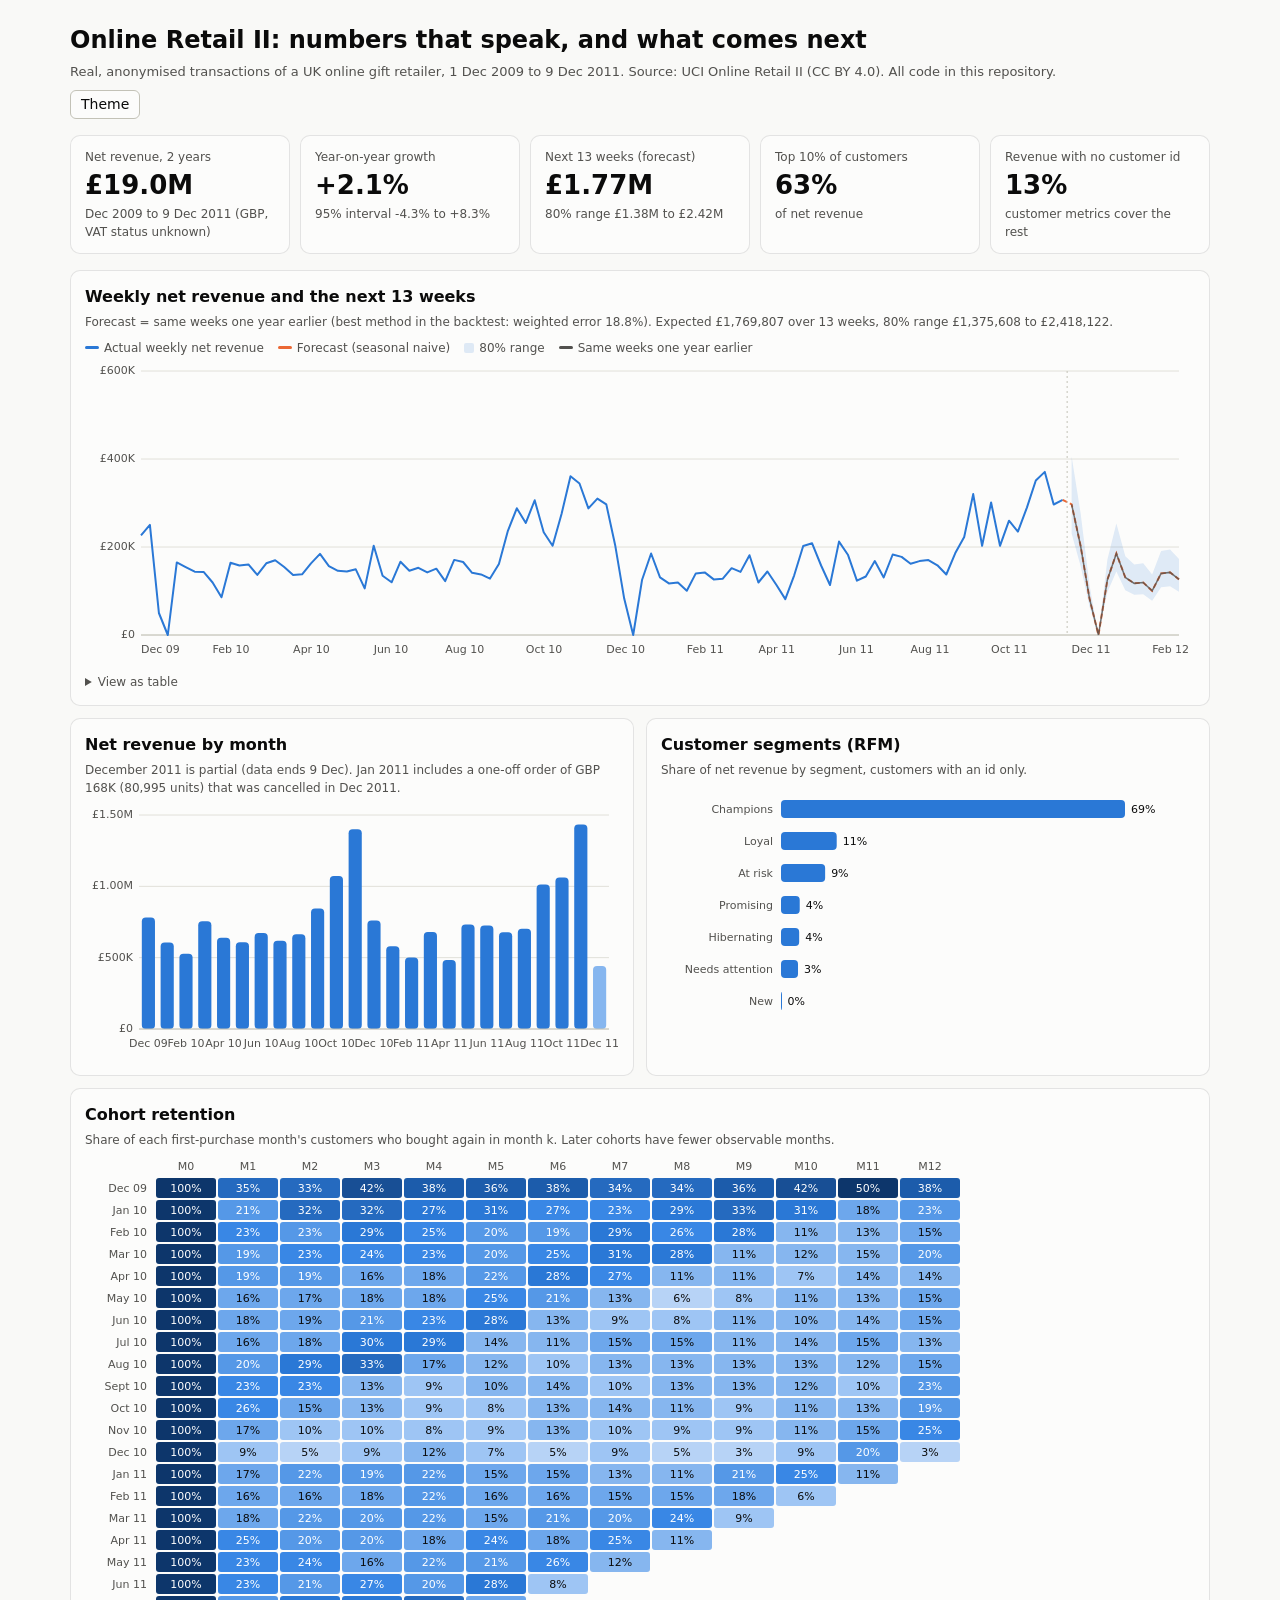
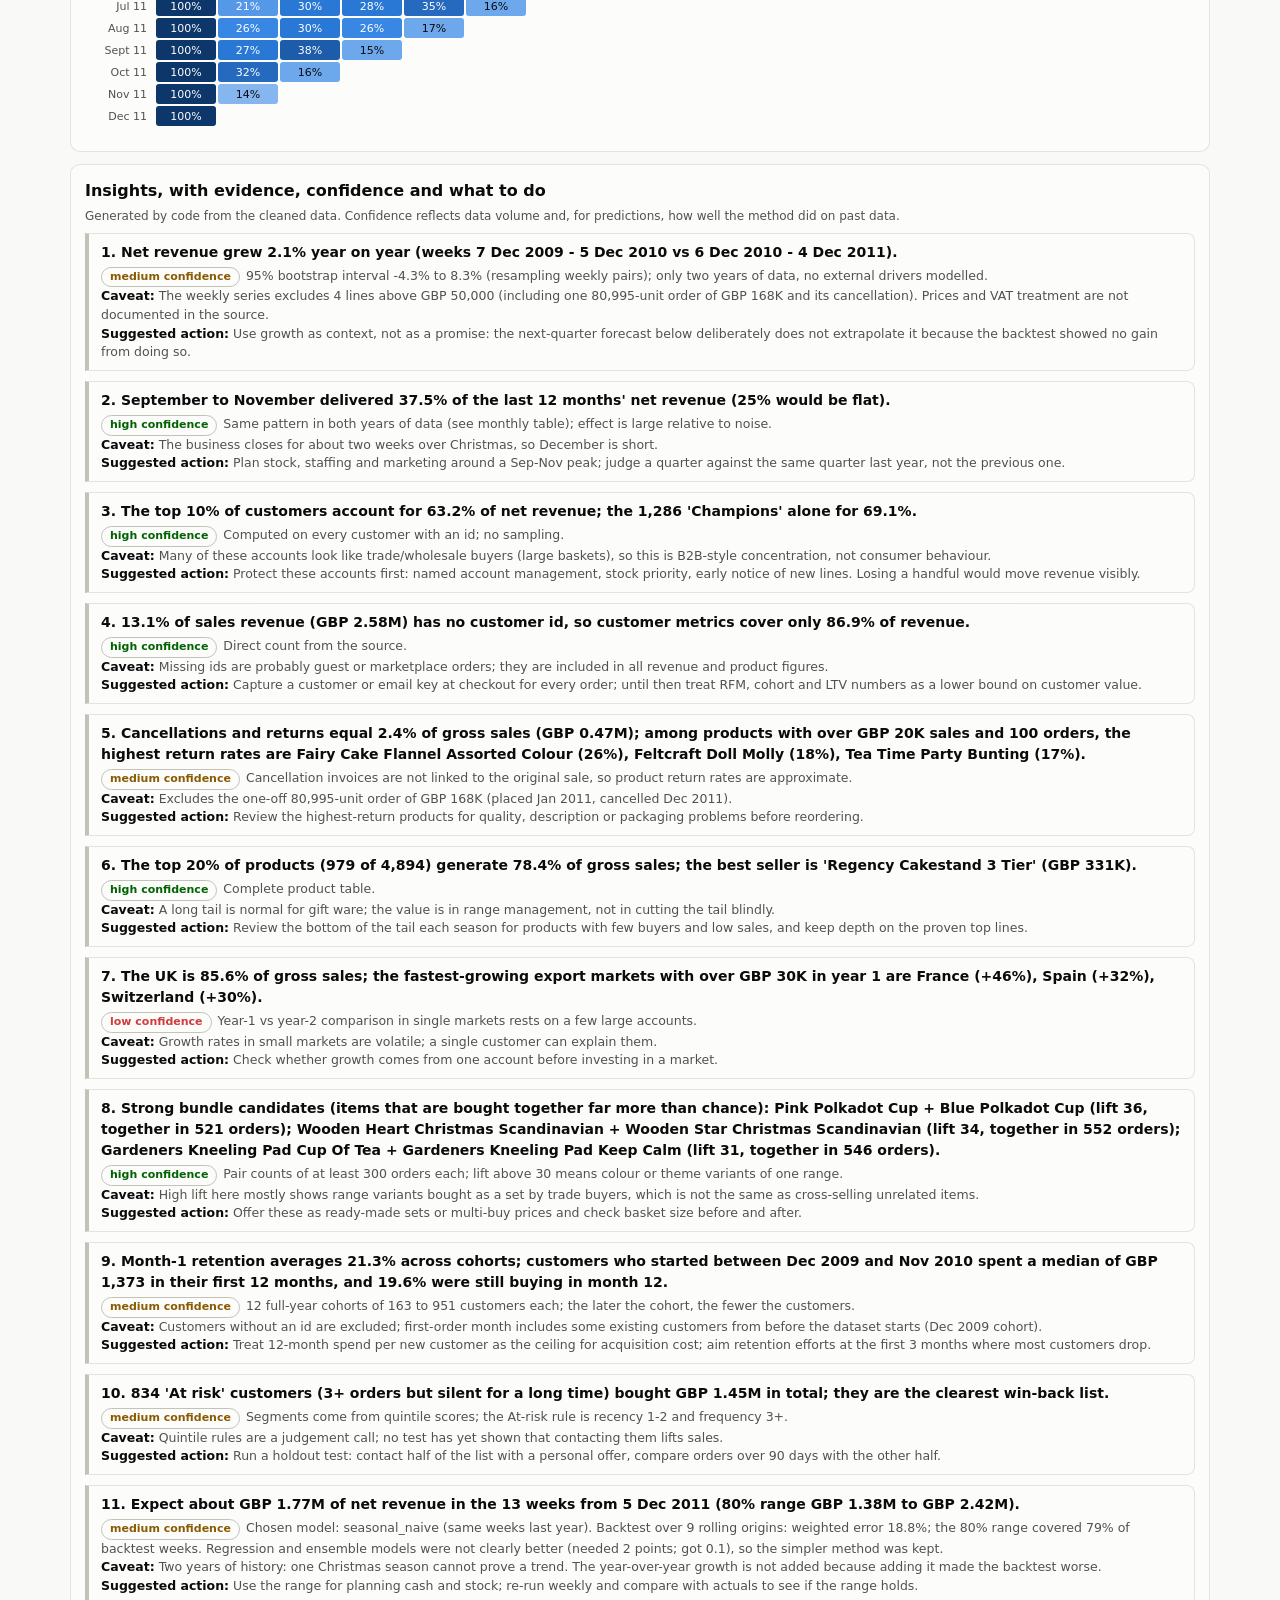
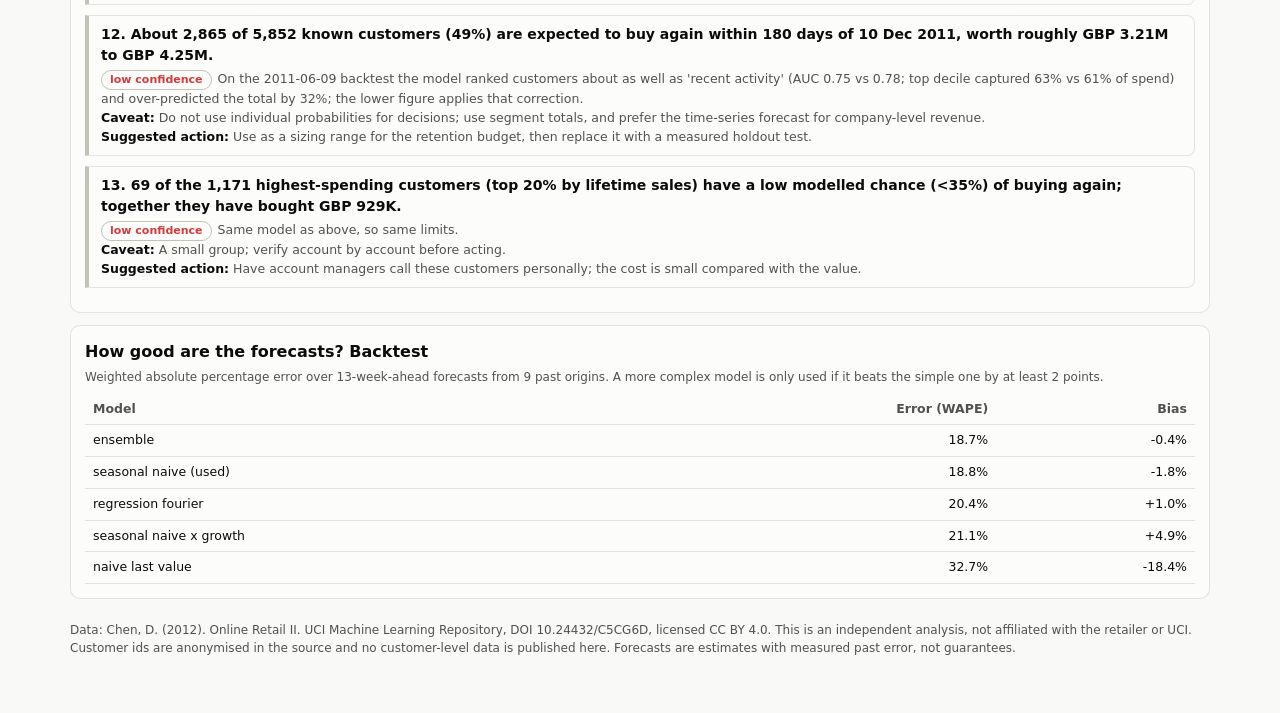
==== report/index.html @ 05dbf52a "Online Retail II: pipeline (clean, metrics, forecast, customer model, insights), report and docs Co-" ====
<!DOCTYPE html>
<html lang="en">
<head>
<meta charset="utf-8">
<meta name="viewport" content="width=device-width, initial-scale=1">
<title>Online Retail II: insights and forecast (real public data)</title>
<meta name="description" content="Insights, backtested forecasts and customer segments from two years of real transactions of a UK online gift retailer (UCI Online Retail II).">
<style>
:root, :root[data-theme="light"]{color-scheme:light;--page:#f9f9f7;--surface:#fcfcfb;--ink:#0b0b0b;--ink2:#52514e;--muted:#898781;--grid:#e1e0d9;--axis:#c3c2b7;--ring:rgba(11,11,11,.10);--wash:rgba(11,11,11,.06);--s1:#2a78d6;--s2:#eb6834;--s3:#1baf7a;--good:#006300;--warn:#8a5a00;--bad:#d03b3b;--band:rgba(42,120,214,.14);
--seq0:#cde2fb;--seq1:#b7d3f6;--seq2:#9ec5f4;--seq3:#86b6ef;--seq4:#6da7ec;--seq5:#5598e7;--seq6:#3987e5;--seq7:#2a78d6;--seq8:#256abf;--seq9:#1c5cab;--seq10:#184f95;--seq11:#104281;--seq12:#0d366b}
@media (prefers-color-scheme:dark){:root:where(:not([data-theme="light"])){color-scheme:dark;--page:#0d0d0d;--surface:#1a1a19;--ink:#f0efec;--ink2:#c3c2b7;--grid:#2c2c2a;--axis:#383835;--ring:rgba(255,255,255,.10);--wash:rgba(255,255,255,.07);--s1:#3987e5;--s2:#d95926;--s3:#199e70;--good:#0ca30c;--warn:#fab219;--bad:#e66767;--band:rgba(57,135,229,.2)}}
:root[data-theme="dark"]{color-scheme:dark;--page:#0d0d0d;--surface:#1a1a19;--ink:#f0efec;--ink2:#c3c2b7;--grid:#2c2c2a;--axis:#383835;--ring:rgba(255,255,255,.10);--wash:rgba(255,255,255,.07);--s1:#3987e5;--s2:#d95926;--s3:#199e70;--good:#0ca30c;--warn:#fab219;--bad:#e66767;--band:rgba(57,135,229,.2)}
*{box-sizing:border-box}body{margin:0;background:var(--page);color:var(--ink);font:14px/1.5 system-ui,-apple-system,"Segoe UI",sans-serif}
.wrap{max-width:1180px;margin:0 auto;padding:22px 20px 56px}h1{font-size:24px;margin:0 0 4px}h2{font-size:16px;margin:0 0 4px}.sub{color:var(--ink2);font-size:13px}
.hero{display:grid;grid-template-columns:repeat(auto-fit,minmax(190px,1fr));gap:10px;margin:16px 0}.tile{background:var(--surface);border:1px solid var(--ring);border-radius:10px;padding:12px 14px}.tile .l{font-size:12px;color:var(--ink2)}.tile .v{font-size:26px;font-weight:650}.tile .d{font-size:12px;color:var(--ink2)}
.card{background:var(--surface);border:1px solid var(--ring);border-radius:10px;padding:14px;margin-bottom:12px;min-width:0}.note{font-size:12px;color:var(--ink2);margin:0 0 8px}.grid2{display:grid;grid-template-columns:1fr 1fr;gap:12px}@media(max-width:880px){.grid2{grid-template-columns:1fr}}
.legend{display:flex;flex-wrap:wrap;gap:4px 14px;font-size:12px;color:var(--ink2);margin-bottom:4px}.legend i{display:inline-block;width:14px;height:3px;margin-right:5px;vertical-align:3px;border-radius:2px;background:var(--c)}.legend i.box{height:10px;width:10px;vertical-align:-1px;border-radius:2px}
svg text{fill:var(--ink2);font:11px system-ui,sans-serif}svg .ink{fill:var(--ink)}svg .grid{stroke:var(--grid);fill:none}svg .axis{stroke:var(--axis)}
.tip{position:fixed;z-index:20;pointer-events:none;background:var(--surface);color:var(--ink);border:1px solid var(--axis);border-radius:8px;padding:8px 10px;font-size:12px;box-shadow:0 4px 18px rgba(0,0,0,.18);display:none;max-width:280px}.tip b{display:block;margin-bottom:3px}.tip .r{display:flex;justify-content:space-between;gap:14px}
table{border-collapse:collapse;width:100%;font-size:12.5px}th,td{padding:6px 8px;text-align:right;border-bottom:1px solid var(--grid)}th:first-child,td:first-child,.l{text-align:left}th{color:var(--ink2);font-weight:560}
.ins{border-left:4px solid var(--axis);padding:8px 12px;margin:0 0 10px;background:var(--surface);border-radius:0 8px 8px 0;border-top:1px solid var(--ring);border-right:1px solid var(--ring);border-bottom:1px solid var(--ring)}
.ins h3{margin:0 0 4px;font-size:14px;font-weight:600}.ins .m{font-size:12.5px;color:var(--ink2)}.ins .m b{color:var(--ink)}
.badge{display:inline-block;font-size:11px;padding:1px 8px;border-radius:999px;border:1px solid var(--axis);margin-right:6px;font-weight:600}.b-high{color:var(--good)}.b-medium{color:var(--warn)}.b-low{color:var(--bad)}
details{margin-top:6px}summary{cursor:pointer;font-size:12px;color:var(--ink2)}footer{margin-top:22px;font-size:12px;color:var(--ink2)}
.tools{display:flex;gap:8px;margin:8px 0 0}button{font:inherit;color:var(--ink);background:var(--surface);border:1px solid var(--axis);border-radius:6px;padding:3px 10px;cursor:pointer}
</style>
</head>
<body><div class="wrap">
<h1>Online Retail II: numbers that speak, and what comes next</h1>
<div class="sub" id="sub"></div>
<div class="tools"><button id="theme" type="button">Theme</button></div>
<div class="hero" id="hero"></div>

<div class="card"><h2>Weekly net revenue and the next 13 weeks</h2>
<p class="note" id="fnote"></p><div class="legend" id="flg"></div><div id="fc"></div><div id="fct"></div></div>

<div class="grid2">
<div class="card"><h2>Net revenue by month</h2><p class="note">December 2011 is partial (data ends 9 Dec). Jan 2011 includes a one-off order of GBP 168K (80,995 units) that was cancelled in Dec 2011.</p><div id="mo"></div></div>
<div class="card"><h2>Customer segments (RFM)</h2><p class="note">Share of net revenue by segment, customers with an id only.</p><div id="rfm"></div></div>
</div>

<div class="card"><h2>Cohort retention</h2><p class="note">Share of each first-purchase month's customers who bought again in month k. Later cohorts have fewer observable months.</p><div id="coh"></div></div>

<div class="card"><h2>Insights, with evidence, confidence and what to do</h2><p class="note">Generated by code from the cleaned data. Confidence reflects data volume and, for predictions, how well the method did on past data.</p><div id="ins"></div></div>

<div class="card"><h2>How good are the forecasts? Backtest</h2><p class="note">Weighted absolute percentage error over 13-week-ahead forecasts from 9 past origins. A more complex model is only used if it beats the simple one by at least 2 points.</p><div id="bt"></div></div>

<footer id="foot"></footer>
</div><div class="tip" id="tip"></div>
<script id="data" type="application/json">{"meta":{"subtitle":"Real, anonymised transactions of a UK online gift retailer, 1 Dec 2009 to 9 Dec 2011. Source: UCI Online Retail II (CC BY 4.0). All code in this repository.","footer":"Data: Chen, D. (2012). Online Retail II. UCI Machine Learning Repository, DOI 10.24432/C5CG6D, licensed CC BY 4.0. This is an independent analysis, not affiliated with the retailer or UCI. Customer ids are anonymised in the source and no customer-level data is published here. Forecasts are estimates with measured past error, not guarantees."},"hero":[{"l":"Net revenue, 2 years","v":"£19.0M","d":"Dec 2009 to 9 Dec 2011 (GBP, VAT status unknown)"},{"l":"Year-on-year growth","v":"+2.1%","d":"95% interval -4.3% to +8.3%"},{"l":"Next 13 weeks (forecast)","v":"£1.77M","d":"80% range £1.38M to £2.42M"},{"l":"Top 10% of customers","v":"63%","d":"of net revenue"},{"l":"Revenue with no customer id","v":"13%","d":"customer metrics cover the rest"}],"forecast":{"history":[{"week":"2009-12-07","y":226253.93000000337},{"week":"2009-12-14","y":250182.0700000038},{"week":"2009-12-21","y":49894.60000000025},{"week":"2009-12-28","y":0.0},{"week":"2010-01-04","y":165013.3800000008},{"week":"2010-01-11","y":154256.77000000243},{"week":"2010-01-18","y":143771.98000000083},{"week":"2010-01-25","y":143343.05000000042},{"week":"2010-02-01","y":119430.01999999923},{"week":"2010-02-08","y":85754.76999999984},{"week":"2010-02-15","y":164050.3500000014},{"week":"2010-02-22","y":157925.15000000186},{"week":"2010-03-01","y":160559.0500000025},{"week":"2010-03-08","y":136546.47999999986},{"week":"2010-03-15","y":163050.39000000028},{"week":"2010-03-22","y":169955.08000000115},{"week":"2010-03-29","y":154520.66000000123},{"week":"2010-04-05","y":136439.5100000006},{"week":"2010-04-12","y":137925.53999999934},{"week":"2010-04-19","y":162697.86000000234},{"week":"2010-04-26","y":184213.46999999956},{"week":"2010-05-03","y":156650.6300000016},{"week":"2010-05-10","y":145917.46000000086},{"week":"2010-05-17","y":144239.30999999875},{"week":"2010-05-24","y":149281.02000000014},{"week":"2010-05-31","y":105982.98000000021},{"week":"2010-06-07","y":202681.93000000325},{"week":"2010-06-14","y":134497.3199999991},{"week":"2010-06-21","y":119828.81999999944},{"week":"2010-06-28","y":166518.05000000095},{"week":"2010-07-05","y":145826.60000000018},{"week":"2010-07-12","y":152815.98999999918},{"week":"2010-07-19","y":142255.82999999975},{"week":"2010-07-26","y":150642.9999999986},{"week":"2010-08-02","y":122345.67999999847},{"week":"2010-08-09","y":170692.29000000018},{"week":"2010-08-16","y":165983.6500000014},{"week":"2010-08-23","y":141405.78000000014},{"week":"2010-08-30","y":137781.94000000024},{"week":"2010-09-06","y":128263.16999999824},{"week":"2010-09-13","y":161371.65000000023},{"week":"2010-09-20","y":236731.08999999973},{"week":"2010-09-27","y":288014.4300000083},{"week":"2010-10-04","y":254790.65000000517},{"week":"2010-10-11","y":306143.7400000072},{"week":"2010-10-18","y":233426.28000000547},{"week":"2010-10-25","y":202945.49000000342},{"week":"2010-11-01","y":275716.6300000084},{"week":"2010-11-08","y":360740.07000000885},{"week":"2010-11-15","y":344288.5400000095},{"week":"2010-11-22","y":287681.9900000106},{"week":"2010-11-29","y":310102.90000000864},{"week":"2010-12-06","y":296838.64000000677},{"week":"2010-12-13","y":202839.14000000255},{"week":"2010-12-20","y":82675.24000000041},{"week":"2010-12-27","y":0.0},{"week":"2011-01-03","y":125737.83999999925},{"week":"2011-01-10","y":185317.36000000333},{"week":"2011-01-17","y":130796.82999999892},{"week":"2011-01-24","y":117337.61999999867},{"week":"2011-01-31","y":119185.92999999884},{"week":"2011-02-07","y":100439.4199999991},{"week":"2011-02-14","y":139906.52000000078},{"week":"2011-02-21","y":142299.92000000048},{"week":"2011-02-28","y":126432.28999999881},{"week":"2011-03-07","y":127714.48999999891},{"week":"2011-03-14","y":151908.5700000001},{"week":"2011-03-21","y":143458.59999999896},{"week":"2011-03-28","y":181475.96000000127},{"week":"2011-04-04","y":119312.88999999952},{"week":"2011-04-11","y":144351.43000000023},{"week":"2011-04-18","y":113999.23999999969},{"week":"2011-04-25","y":81548.44000000002},{"week":"2011-05-02","y":135737.11000000092},{"week":"2011-05-09","y":202300.15000000034},{"week":"2011-05-16","y":208377.20000000112},{"week":"2011-05-23","y":157860.01000000013},{"week":"2011-05-30","y":113688.06999999892},{"week":"2011-06-06","y":212228.42999999947},{"week":"2011-06-13","y":182525.3099999998},{"week":"2011-06-20","y":123300.33999999931},{"week":"2011-06-27","y":132906.60999999952},{"week":"2011-07-04","y":168043.26000000208},{"week":"2011-07-11","y":130847.77999999914},{"week":"2011-07-18","y":183042.74999999988},{"week":"2011-07-25","y":177510.77999999997},{"week":"2011-08-01","y":161980.35999999958},{"week":"2011-08-08","y":167894.2700000006},{"week":"2011-08-15","y":170339.70999999964},{"week":"2011-08-22","y":158299.04000000085},{"week":"2011-08-29","y":137448.9599999998},{"week":"2011-09-05","y":186085.1600000005},{"week":"2011-09-12","y":222718.88999999923},{"week":"2011-09-19","y":320223.6500000076},{"week":"2011-09-26","y":202648.19999999995},{"week":"2011-10-03","y":301208.65000000363},{"week":"2011-10-10","y":202640.520000002},{"week":"2011-10-17","y":259712.3200000018},{"week":"2011-10-24","y":235085.9300000011},{"week":"2011-10-31","y":289593.31000000745},{"week":"2011-11-07","y":351158.8500000154},{"week":"2011-11-14","y":370687.2600000118},{"week":"2011-11-21","y":296531.4100000128},{"week":"2011-11-28","y":307087.1900000082}],"forecast":[{"week":"2011-12-05","point":296838.64000000677,"lo":230722.14806620864,"hi":405576.5722118046},{"week":"2011-12-12","point":202839.14000000255,"lo":157659.6702258909,"hi":277143.17486291373},{"week":"2011-12-19","point":82675.24000000041,"lo":64260.53213519977,"hi":112960.83436437952},{"week":"2011-12-26","point":0.0,"lo":0.0,"hi":0.0},{"week":"2012-01-02","point":125737.83999999925,"lo":97731.56398373345,"hi":171798.12622950596},{"week":"2012-01-09","point":185317.36000000333,"lo":144040.61200778538,"hi":253202.81631845716},{"week":"2012-01-16","point":130796.82999999892,"lo":101663.73750347928,"hi":178710.32547369334},{"week":"2012-01-23","point":117337.61999999867,"lo":91202.37087521894,"hi":160320.73759362887},{"week":"2012-01-30","point":119185.92999999884,"lo":92638.99669149503,"hi":162846.1205228353},{"week":"2012-02-06","point":100439.4199999991,"lo":78067.99927705969,"hi":137232.38887814767},{"week":"2012-02-13","point":139906.52000000078,"lo":108744.37648301927,"hi":191157.077163813},{"week":"2012-02-20","point":142299.92000000048,"lo":110604.68142573691,"hi":194427.22746476976},{"week":"2012-02-27","point":126432.28999999881,"lo":98271.33534141273,"hi":172746.96715726488}],"forecast_total":{"point":1769806.7500000077,"lo":1375608.02401624,"hi":2418122.3682412137},"chosen_model":"seasonal_naive","chosen_wape":0.1880688452720293,"backtest":[{"model":"ensemble","origins":9,"wape":0.18657774391969686,"bias":-0.003961032274878984},{"model":"seasonal_naive","origins":9,"wape":0.1880688452720293,"bias":-0.017990670300719214},{"model":"regression_fourier","origins":9,"wape":0.2040199879081778,"bias":0.010068605750961135},{"model":"seasonal_naive_x_growth","origins":9,"wape":0.21133129527306205,"bias":0.048512644962765084},{"model":"naive_last_value","origins":9,"wape":0.32719184765418385,"bias":-0.18376214013342296}],"last_year":[296838.64000000677,202839.14000000255,82675.24000000041,0.0,125737.83999999925,185317.36000000333,130796.82999999892,117337.61999999867,119185.92999999884,100439.4199999991,139906.52000000078,142299.92000000048,126432.28999999881]},"monthly":[{"month":"2009-12-01","net":781541.690000019,"orders":1666,"partial":false},{"month":"2010-01-01","net":606385.1799999977,"orders":1049,"partial":false},{"month":"2010-02-01","net":527160.2900000062,"orders":1189,"partial":false},{"month":"2010-03-01","net":754676.6500000095,"orders":1647,"partial":false},{"month":"2010-04-01","net":638968.5600000009,"orders":1435,"partial":false},{"month":"2010-05-01","net":608351.2500000008,"orders":1484,"partial":false},{"month":"2010-06-01","net":672972.0100000023,"orders":1612,"partial":false},{"month":"2010-07-01","net":617764.2599999883,"orders":1507,"partial":false},{"month":"2010-08-01","net":663642.0699999868,"orders":1402,"partial":false},{"month":"2010-09-01","net":844100.3700000229,"orders":1789,"partial":false},{"month":"2010-10-01","net":1072467.6499999,"orders":2244,"partial":false},{"month":"2010-11-01","net":1400559.239999901,"orders":2719,"partial":false},{"month":"2010-12-01","net":760323.910000005,"orders":1550,"partial":false},{"month":"2011-01-01","net":580406.8900000211,"orders":1081,"partial":false},{"month":"2011-02-01","net":500510.3300000268,"orders":1093,"partial":false},{"month":"2011-03-01","net":680582.3100000191,"orders":1440,"partial":false},{"month":"2011-04-01","net":482901.2100000136,"orders":1235,"partial":false},{"month":"2011-05-01","net":732244.180000012,"orders":1668,"partial":false},{"month":"2011-06-01","net":724991.030000023,"orders":1525,"partial":false},{"month":"2011-07-01","net":677955.2000000163,"orders":1452,"partial":false},{"month":"2011-08-01","net":702583.980000014,"orders":1339,"partial":false},{"month":"2011-09-01","net":1013430.6800000112,"orders":1818,"partial":false},{"month":"2011-10-01","net":1062677.659999984,"orders":2005,"partial":false},{"month":"2011-11-01","net":1432734.9900000338,"orders":2751,"partial":false},{"month":"2011-12-01","net":441366.51000001753,"orders":816,"partial":true}],"cohorts":[{"cohort":"2009-12-01","size":951,"active":[951,333,317,404,360,342,358,327,321,344,401,472,358],"ret":[1.0,0.3501577287066246,0.3333333333333333,0.4248159831756046,0.3785488958990536,0.3596214511041009,0.3764458464773922,0.3438485804416404,0.3375394321766561,0.3617245005257624,0.4216614090431125,0.4963196635120925,0.3764458464773922]},{"cohort":"2010-01-01","size":368,"active":[368,79,118,116,100,114,99,86,105,120,114,66,84],"ret":[1.0,0.2146739130434782,0.3206521739130434,0.3152173913043478,0.2717391304347826,0.3097826086956521,0.2690217391304347,0.233695652173913,0.2853260869565217,0.3260869565217391,0.3097826086956521,0.1793478260869565,0.2282608695652173]},{"cohort":"2010-02-01","size":375,"active":[375,88,85,110,92,74,72,108,96,104,43,47,57],"ret":[1.0,0.2346666666666666,0.2266666666666666,0.2933333333333333,0.2453333333333333,0.1973333333333333,0.192,0.288,0.256,0.2773333333333333,0.1146666666666666,0.1253333333333333,0.152]},{"cohort":"2010-03-01","size":441,"active":[441,84,102,107,102,90,109,135,122,48,51,64,88],"ret":[1.0,0.1904761904761904,0.2312925170068027,0.2426303854875283,0.2312925170068027,0.2040816326530612,0.2471655328798186,0.3061224489795918,0.2766439909297052,0.1088435374149659,0.1156462585034013,0.1451247165532879,0.1995464852607709]},{"cohort":"2010-04-01","size":294,"active":[294,56,56,47,54,65,81,78,31,32,22,41,42],"ret":[1.0,0.1904761904761904,0.1904761904761904,0.1598639455782313,0.1836734693877551,0.2210884353741496,0.2755102040816326,0.2653061224489796,0.1054421768707483,0.1088435374149659,0.0748299319727891,0.1394557823129251,0.1428571428571428]},{"cohort":"2010-05-01","size":255,"active":[255,40,43,45,45,65,54,32,15,21,29,34,39],"ret":[1.0,0.1568627450980392,0.1686274509803921,0.1764705882352941,0.1764705882352941,0.2549019607843137,0.2117647058823529,0.1254901960784313,0.0588235294117647,0.0823529411764705,0.1137254901960784,0.1333333333333333,0.1529411764705882]},{"cohort":"2010-06-01","size":267,"active":[267,47,50,55,62,76,34,24,22,30,28,37,40],"ret":[1.0,0.1760299625468165,0.1872659176029962,0.2059925093632958,0.2322097378277153,0.2846441947565543,0.1273408239700374,0.0898876404494382,0.0823970037453183,0.1123595505617977,0.1048689138576779,0.1385767790262172,0.149812734082397]},{"cohort":"2010-07-01","size":185,"active":[185,29,34,55,54,26,21,27,27,21,25,27,24],"ret":[1.0,0.1567567567567567,0.1837837837837838,0.2972972972972973,0.2918918918918919,0.1405405405405405,0.1135135135135135,0.1459459459459459,0.1459459459459459,0.1135135135135135,0.1351351351351351,0.1459459459459459,0.1297297297297297]},{"cohort":"2010-08-01","size":163,"active":[163,32,47,53,27,19,16,21,22,21,21,19,24],"ret":[1.0,0.1963190184049079,0.2883435582822086,0.3251533742331288,0.1656441717791411,0.1165644171779141,0.0981595092024539,0.1288343558282208,0.1349693251533742,0.1288343558282208,0.1288343558282208,0.1165644171779141,0.147239263803681]},{"cohort":"2010-09-01","size":239,"active":[239,55,56,31,21,25,33,23,31,31,29,24,54],"ret":[1.0,0.2301255230125523,0.2343096234309623,0.1297071129707113,0.0878661087866108,0.104602510460251,0.1380753138075313,0.0962343096234309,0.1297071129707113,0.1297071129707113,0.1213389121338912,0.100418410041841,0.2259414225941422]},{"cohort":"2010-10-01","size":375,"active":[375,97,55,47,33,31,49,52,40,35,40,48,72],"ret":[1.0,0.2586666666666666,0.1466666666666666,0.1253333333333333,0.088,0.0826666666666666,0.1306666666666666,0.1386666666666666,0.1066666666666666,0.0933333333333333,0.1066666666666666,0.128,0.192]},{"cohort":"2010-11-01","size":326,"active":[326,57,31,31,25,29,42,33,28,30,36,48,82],"ret":[1.0,0.1748466257668711,0.0950920245398773,0.0950920245398773,0.0766871165644171,0.0889570552147239,0.1288343558282208,0.1012269938650306,0.0858895705521472,0.0920245398773006,0.1104294478527607,0.147239263803681,0.2515337423312883]},{"cohort":"2010-12-01","size":76,"active":[76,7,4,7,9,5,4,7,4,2,7,15,2],"ret":[1.0,0.0921052631578947,0.0526315789473684,0.0921052631578947,0.1184210526315789,0.0657894736842105,0.0526315789473684,0.0921052631578947,0.0526315789473684,0.0263157894736842,0.0921052631578947,0.1973684210526315,0.0263157894736842]},{"cohort":"2011-01-01","size":72,"active":[72,12,16,14,16,11,11,9,8,15,18,8],"ret":[1.0,0.1666666666666666,0.2222222222222222,0.1944444444444444,0.2222222222222222,0.1527777777777778,0.1527777777777778,0.125,0.1111111111111111,0.2083333333333333,0.25,0.1111111111111111]},{"cohort":"2011-02-01","size":125,"active":[125,20,20,23,27,20,20,19,19,23,8],"ret":[1.0,0.16,0.16,0.184,0.216,0.16,0.16,0.152,0.152,0.184,0.064]},{"cohort":"2011-03-01","size":179,"active":[179,32,39,36,40,27,37,36,43,17],"ret":[1.0,0.1787709497206704,0.217877094972067,0.2011173184357542,0.2234636871508379,0.1508379888268156,0.2067039106145251,0.2011173184357542,0.2402234636871508,0.0949720670391061]},{"cohort":"2011-04-01","size":106,"active":[106,26,21,21,19,25,19,27,12],"ret":[1.0,0.2452830188679245,0.1981132075471698,0.1981132075471698,0.1792452830188679,0.2358490566037736,0.1792452830188679,0.2547169811320754,0.1132075471698113]},{"cohort":"2011-05-01","size":111,"active":[111,26,27,18,24,23,29,13],"ret":[1.0,0.2342342342342342,0.2432432432432432,0.1621621621621621,0.2162162162162162,0.2072072072072072,0.2612612612612612,0.1171171171171171]},{"cohort":"2011-06-01","size":108,"active":[108,25,23,29,22,30,9],"ret":[1.0,0.2314814814814814,0.2129629629629629,0.2685185185185185,0.2037037037037037,0.2777777777777778,0.0833333333333333]},{"cohort":"2011-07-01","size":101,"active":[101,21,30,28,35,16],"ret":[1.0,0.2079207920792079,0.297029702970297,0.2772277227722772,0.3465346534653465,0.1584158415841584]},{"cohort":"2011-08-01","size":107,"active":[107,28,32,28,18],"ret":[1.0,0.2616822429906542,0.2990654205607476,0.2616822429906542,0.1682242990654205]},{"cohort":"2011-09-01","size":188,"active":[188,51,71,28],"ret":[1.0,0.2712765957446808,0.3776595744680851,0.1489361702127659]},{"cohort":"2011-10-01","size":221,"active":[221,70,35],"ret":[1.0,0.3167420814479638,0.1583710407239819]},{"cohort":"2011-11-01","size":191,"active":[191,27],"ret":[1.0,0.1413612565445026]},{"cohort":"2011-12-01","size":28,"active":[28],"ret":[1.0]}],"rfm":[{"segment":"Champions","customers":1279,"net":11332817.45,"share":0.6904639277428224,"avg_orders":17.036747458952306,"avg_recency_days":18.935887412040657},{"segment":"Loyal","customers":709,"net":1835541.05,"share":0.1118322860584138,"avg_orders":7.674188998589563,"avg_recency_days":82.47390691114245},{"segment":"At risk","customers":837,"net":1453982.19,"share":0.0885854076627265,"avg_orders":4.961768219832736,"avg_recency_days":368.0991636798088},{"segment":"Promising","customers":702,"net":617178.83,"share":0.0376022750707521,"avg_orders":2.5883190883190883,"avg_recency_days":24.83048433048433},{"segment":"Hibernating","customers":1504,"net":598549.7,"share":0.0364672755592024,"avg_orders":1.2466755319148937,"avg_recency_days":455.81117021276594},{"segment":"Needs attention","customers":775,"net":560324.65,"share":0.0341383738295477,"avg_orders":1.8993548387096773,"avg_recency_days":96.20774193548388},{"segment":"New","customers":46,"net":14943.59,"share":0.0009104540765349,"avg_orders":1.0,"avg_recency_days":11.08695652173913}],"insights":[{"id":"growth","area":"Revenue","headline":"Net revenue grew 2.1% year on year (weeks 7 Dec 2009 - 5 Dec 2010 vs 6 Dec 2010 - 4 Dec 2011).","evidence":{"year1_net":9111349.020000096,"year2_net":9303287.85000008,"growth":0.021065906879284668,"ci95":[-0.04342914979200719,0.08258542131265205]},"confidence":"medium","why":"95% bootstrap interval -4.3% to 8.3% (resampling weekly pairs); only two years of data, no external drivers modelled.","caveat":"The weekly series excludes 4 lines above GBP 50,000 (including one 80,995-unit order of GBP 168K and its cancellation). Prices and VAT treatment are not documented in the source.","action":"Use growth as context, not as a promise: the next-quarter forecast below deliberately does not extrapolate it because the backtest showed no gain from doing so."},{"id":"seasonality","area":"Revenue","headline":"September to November delivered 37.5% of the last 12 months' net revenue (25% would be flat).","evidence":{"sep_nov_share":0.3752234910419563,"peak_month":"2011-11","peak_month_net":1432734.9900000338},"confidence":"high","why":"Same pattern in both years of data (see monthly table); effect is large relative to noise.","caveat":"The business closes for about two weeks over Christmas, so December is short.","action":"Plan stock, staffing and marketing around a Sep-Nov peak; judge a quarter against the same quarter last year, not the previous one."},{"id":"concentration","area":"Customers","headline":"The top 10% of customers account for 63.2% of net revenue; the 1,286 'Champions' alone for 69.1%.","evidence":{"top10_share":0.631530475460047,"champions":1286,"champions_share":0.6913694675232736,"customers_with_id":5852},"confidence":"high","why":"Computed on every customer with an id; no sampling.","caveat":"Many of these accounts look like trade/wholesale buyers (large baskets), so this is B2B-style concentration, not consumer behaviour.","action":"Protect these accounts first: named account management, stock priority, early notice of new lines. Losing a handful would move revenue visibly."},{"id":"tracking_gap","area":"Data quality","headline":"13.1% of sales revenue (GBP 2.58M) has no customer id, so customer metrics cover only 86.9% of revenue.","evidence":{"sales_without_customer_id":2576013.4600000703,"total_sales":19700954.43999741},"confidence":"high","why":"Direct count from the source.","caveat":"Missing ids are probably guest or marketplace orders; they are included in all revenue and product figures.","action":"Capture a customer or email key at checkout for every order; until then treat RFM, cohort and LTV numbers as a lower bound on customer value."},{"id":"returns","area":"Operations","headline":"Cancellations and returns equal 2.4% of gross sales (GBP 0.47M); among products with over GBP 20K sales and 100 orders, the highest return rates are Fairy Cake Flannel Assorted Colour (26%), Feltcraft Doll Molly (18%), Tea Time Party Bunting (17%).","evidence":{"returns":474003.13999999885,"gross_sales":19455301.239997257,"rate":0.0243637008830024,"worst_products":[{"description":"FAIRY CAKE FLANNEL ASSORTED COLOUR","rate":0.2600441035919384},{"description":"FELTCRAFT DOLL MOLLY","rate":0.17644358316961564},{"description":"TEA TIME PARTY BUNTING","rate":0.17380154151381702}]},"confidence":"medium","why":"Cancellation invoices are not linked to the original sale, so product return rates are approximate.","caveat":"Excludes the one-off 80,995-unit order of GBP 168K (placed Jan 2011, cancelled Dec 2011).","action":"Review the highest-return products for quality, description or packaging problems before reordering."},{"id":"products","area":"Products","headline":"The top 20% of products (979 of 4,894) generate 78.4% of gross sales; the best seller is 'Regency Cakestand 3 Tier' (GBP 331K).","evidence":{"products_sold":4894,"top20_share":0.7839805419533044,"top_product":"REGENCY CAKESTAND 3 TIER","christmas_named_share":0.04390779764662233},"confidence":"high","why":"Complete product table.","caveat":"A long tail is normal for gift ware; the value is in range management, not in cutting the tail blindly.","action":"Review the bottom of the tail each season for products with few buyers and low sales, and keep depth on the proven top lines."},{"id":"geography","area":"Markets","headline":"The UK is 85.6% of gross sales; the fastest-growing export markets with over GBP 30K in year 1 are France (+46%), Spain (+32%), Switzerland (+30%).","evidence":{"uk_share":0.8556098635391587,"fast":[{"country":"France","y1":126705.64,"y2":184582.74,"growth":0.457},{"country":"Spain","y1":42092.96,"y2":55725.11,"growth":0.324},{"country":"Switzerland","y1":40958.99,"y2":53087.9,"growth":0.296}]},"confidence":"low","why":"Year-1 vs year-2 comparison in single markets rests on a few large accounts.","caveat":"Growth rates in small markets are volatile; a single customer can explain them.","action":"Check whether growth comes from one account before investing in a market."},{"id":"bundles","area":"Products","headline":"Strong bundle candidates (items that are bought together far more than chance): Pink Polkadot Cup + Blue Polkadot Cup (lift 36, together in 521 orders); Wooden Heart Christmas Scandinavian + Wooden Star Christmas Scandinavian (lift 34, together in 552 orders); Gardeners Kneeling Pad Cup Of Tea + Gardeners Kneeling Pad Keep Calm (lift 31, together in 546 orders).","evidence":{"pairs":[{"desc_a":"PINK  POLKADOT CUP","desc_b":"BLUE POLKADOT CUP","together":521,"lift":35.649,"confidence_a_to_b":0.694,"confidence_b_to_a":0.678},{"desc_a":"WOODEN HEART CHRISTMAS SCANDINAVIAN","desc_b":"WOODEN STAR CHRISTMAS SCANDINAVIAN","together":552,"lift":34.137,"confidence_a_to_b":0.663,"confidence_b_to_a":0.719},{"desc_a":"GARDENERS KNEELING PAD CUP OF TEA","desc_b":"GARDENERS KNEELING PAD KEEP CALM","together":546,"lift":31.176,"confidence_a_to_b":0.72,"confidence_b_to_a":0.598}]},"confidence":"high","why":"Pair counts of at least 300 orders each; lift above 30 means colour or theme variants of one range.","caveat":"High lift here mostly shows range variants bought as a set by trade buyers, which is not the same as cross-selling unrelated items.","action":"Offer these as ready-made sets or multi-buy prices and check basket size before and after."},{"id":"retention","area":"Customers","headline":"Month-1 retention averages 21.3% across cohorts; customers who started between Dec 2009 and Nov 2010 spent a median of GBP 1,373 in their first 12 months, and 19.6% were still buying in month 12.","evidence":{"month1_retention_mean":0.21287918756578864,"ltv12_median":1372.5156460674157,"month12_retention_mean":0.1956923677643625,"cohorts":12},"confidence":"medium","why":"12 full-year cohorts of 163 to 951 customers each; the later the cohort, the fewer the customers.","caveat":"Customers without an id are excluded; first-order month includes some existing customers from before the dataset starts (Dec 2009 cohort).","action":"Treat 12-month spend per new customer as the ceiling for acquisition cost; aim retention efforts at the first 3 months where most customers drop."},{"id":"winback","area":"Customers","headline":"834 'At risk' customers (3+ orders but silent for a long time) bought GBP 1.45M in total; they are the clearest win-back list.","evidence":{"at_risk_customers":834,"at_risk_net":1449561.6,"segments":[{"segment":"At risk","customers":834,"net":1449562.0},{"segment":"Champions","customers":1286,"net":11347680.0},{"segment":"Hibernating","customers":1507,"net":602474.0},{"segment":"Loyal","customers":702,"net":1832594.0},{"segment":"Needs attention","customers":772,"net":551546.0},{"segment":"New","customers":46,"net":15173.0},{"segment":"Promising","customers":705,"net":614309.0}]},"confidence":"medium","why":"Segments come from quintile scores; the At-risk rule is recency 1-2 and frequency 3+.","caveat":"Quintile rules are a judgement call; no test has yet shown that contacting them lifts sales.","action":"Run a holdout test: contact half of the list with a personal offer, compare orders over 90 days with the other half."},{"id":"forecast_13w","area":"Forecast","headline":"Expect about GBP 1.77M of net revenue in the 13 weeks from 5 Dec 2011 (80% range GBP 1.38M to GBP 2.42M).","evidence":{"point":1769806.7500000077,"lo":1375608.02401624,"hi":2418122.3682412137,"same_period_last_year":1769806.7500000077,"model":"seasonal_naive","backtest_wape":0.1880688452720293,"backtest_coverage_80":0.7948717948717948,"models":[{"model":"ensemble","origins":9,"wape":0.18657774391969686,"bias":-0.003961032274878984},{"model":"seasonal_naive","origins":9,"wape":0.1880688452720293,"bias":-0.017990670300719214},{"model":"regression_fourier","origins":9,"wape":0.2040199879081778,"bias":0.010068605750961135},{"model":"seasonal_naive_x_growth","origins":9,"wape":0.21133129527306205,"bias":0.048512644962765084},{"model":"naive_last_value","origins":9,"wape":0.32719184765418385,"bias":-0.18376214013342296}]},"confidence":"medium","why":"Chosen model: seasonal_naive (same weeks last year). Backtest over 9 rolling origins: weighted error 18.8%; the 80% range covered 79% of backtest weeks. Regression and ensemble models were not clearly better (needed 2 points; got 0.1), so the simpler method was kept.","caveat":"Two years of history: one Christmas season cannot prove a trend. The year-over-year growth is not added because adding it made the backtest worse.","action":"Use the range for planning cash and stock; re-run weekly and compare with actuals to see if the range holds."},{"id":"customer_forecast","area":"Forecast","headline":"About 2,865 of 5,852 known customers (49%) are expected to buy again within 180 days of 10 Dec 2011, worth roughly GBP 3.21M to GBP 4.25M.","evidence":{"expected_buyers":2865.281357701251,"customers":5852,"expected_spend_raw":4246098.693545485,"expected_spend_calibrated":3211593.923139047,"auc_model":0.7527900961918879,"auc_baseline":0.7787782593605185,"top_decile_capture_model":0.6265953026704331,"top_decile_capture_baseline":0.6128800779306014,"backtest_total_ratio":1.3221156831045757,"segments":[{"segment":"At risk","customers":837,"expected_buyers":259.027,"expected_spend":132231.7,"hist_net_gross":1610969.92,"avg_p_buy":0.309},{"segment":"Champions","customers":1282,"expected_buyers":1127.232,"expected_spend":3186502.294,"hist_net_gross":11660371.95,"avg_p_buy":0.879},{"segment":"Hibernating","customers":1504,"expected_buyers":248.28,"expected_spend":95965.296,"hist_net_gross":615264.66,"avg_p_buy":0.165},{"segment":"Loyal","customers":709,"expected_buyers":472.71,"expected_spend":372442.755,"hist_net_gross":1858946.17,"avg_p_buy":0.667},{"segment":"Needs attention","customers":764,"expected_buyers":334.46,"expected_spend":178442.518,"hist_net_gross":563451.82,"avg_p_buy":0.438},{"segment":"New","customers":48,"expected_buyers":23.109,"expected_spend":10878.62,"hist_net_gross":16006.09,"avg_p_buy":0.481},{"segment":"Promising","customers":708,"expected_buyers":400.463,"expected_spend":269635.51,"hist_net_gross":799930.37,"avg_p_buy":0.566}]},"confidence":"low","why":"On the 2011-06-09 backtest the model ranked customers about as well as 'recent activity' (AUC 0.75 vs 0.78; top decile captured 63% vs 61% of spend) and over-predicted the total by 32%; the lower figure applies that correction.","caveat":"Do not use individual probabilities for decisions; use segment totals, and prefer the time-series forecast for company-level revenue.","action":"Use as a sizing range for the retention budget, then replace it with a measured holdout test."},{"id":"value_at_risk","area":"Forecast","headline":"69 of the 1,171 highest-spending customers (top 20% by lifetime sales) have a low modelled chance (<35%) of buying again; together they have bought GBP 929K.","evidence":{"customers":69,"of_high_value":1171,"hist_gross":929445.4700000002},"confidence":"low","why":"Same model as above, so same limits.","caveat":"A small group; verify account by account before acting.","action":"Have account managers call these customers personally; the cost is small compared with the value."}]}</script>
<script>
"use strict";
const D=JSON.parse(document.getElementById("data").textContent);const $=s=>document.querySelector(s);
const css=n=>getComputedStyle(document.documentElement).getPropertyValue(n).trim();
const nf0=new Intl.NumberFormat("en-GB",{maximumFractionDigits:0});
const gbp=x=>(x<0?"-":"")+"£"+nf0.format(Math.abs(x)),gbpC=x=>{const a=Math.abs(x),s=x<0?"-":"";return a>=1e6?s+"£"+(a/1e6).toFixed(2)+"M":a>=1e3?s+"£"+nf0.format(a/1e3)+"K":s+"£"+nf0.format(a)};
const pct=(x,d=1)=>(x*100).toFixed(d)+"%";
const NS="http://www.w3.org/2000/svg";function S(t,a={},k){const e=document.createElementNS(NS,t);for(const x in a)e.setAttribute(x,a[x]);if(k!=null)e.textContent=k;return e}
const tip=$("#tip");function showTip(ev,h){tip.innerHTML=h;tip.style.display="block";let x=ev.clientX+14,y=ev.clientY+14;if(x+tip.offsetWidth>innerWidth-8)x=ev.clientX-tip.offsetWidth-14;if(y+tip.offsetHeight>innerHeight-8)y=ev.clientY-tip.offsetHeight-14;tip.style.left=Math.max(8,x)+"px";tip.style.top=Math.max(8,y)+"px"}const hideTip=()=>tip.style.display="none";
const trow=(c,l,v)=>`<div class="r"><span>${c?`<i style="display:inline-block;width:9px;height:9px;border-radius:50%;margin-right:6px;background:${c}"></i>`:""}${l}</span><span>${v}</span></div>`;
const width=n=>Math.max(300,n.clientWidth||600);
function niceStep(v){const raw=v/4,p=Math.pow(10,Math.floor(Math.log10(raw)));for(const c of[1,2,2.5,5,10])if(c*p>=raw*.999)return c*p;return 10*p}
function niceMax(v){const s=niceStep(v);return s*Math.max(1,Math.ceil(v/s-1e-9))}function ticks(m){const s=niceStep(m),o=[];for(let t=0;t<=m+s*1e-6;t+=s)o.push(t);return o}
const ML=m=>new Date(m+"T00:00:00Z").toLocaleString("en-GB",{month:"short",year:"2-digit",timeZone:"UTC"});
function lum(h){const c=h.replace("#","");const[r,g,b]=[0,2,4].map(i=>parseInt(c.substr(i,2),16)/255).map(v=>v<=.03928?v/12.92:Math.pow((v+.055)/1.055,2.4));return .2126*r+.7152*g+.0722*b}
const isDark=()=>document.documentElement.dataset.theme==="dark"||(!document.documentElement.dataset.theme&&matchMedia("(prefers-color-scheme: dark)").matches);
function seq(t){const i=Math.round(Math.max(0,Math.min(1,t))*12);return css("--seq"+(isDark()?12-i:i))}

function forecastChart(){
 const H=D.forecast.history,F=D.forecast.forecast;const el=$("#fc");const W=width(el),Ht=300,m={l:56,r:16,t:10,b:26},iw=W-m.l-m.r,ih=Ht-m.t-m.b;
 const dates=H.map(h=>h.week).concat(F.map(f=>f.week));const n=dates.length;const x=i=>m.l+iw*i/(n-1);
 const ly=F.map((f,i)=>D.forecast.last_year[i]);
 const max=niceMax(Math.max(...H.map(h=>h.y),...F.map(f=>f.hi)));const y=v=>m.t+ih*(1-v/max);
 const svg=S("svg",{viewBox:`0 0 ${W} ${Ht}`,width:W,height:Ht,role:"img","aria-label":"Weekly net revenue history and 13-week forecast with 80% range"});
 for(const t of ticks(max)){svg.append(S("line",{x1:m.l,x2:W-m.r,y1:y(t),y2:y(t),class:"grid"}));svg.append(S("text",{x:m.l-6,y:y(t)+3,"text-anchor":"end"},gbpC(t)))}
 svg.append(S("line",{x1:m.l,x2:W-m.r,y1:y(0),y2:y(0),class:"axis"}));
 let lastM="",lastX=-1e9;dates.forEach((d,i)=>{const k=d.slice(0,7);if(k!==lastM&&x(i)-lastX>=46){svg.append(S("text",{x:x(i),y:Ht-8},ML(d.slice(0,7)+"-01")));lastX=x(i)}lastM=k});
 const hn=H.length;
 // band
 let up="",dn="";F.forEach((f,i)=>{up+=(i?"L":"M")+x(hn+i)+" "+y(f.hi)});for(let i=F.length-1;i>=0;i--)dn+="L"+x(hn+i)+" "+y(F[i].lo);
 svg.append(S("path",{d:up+dn+"Z",fill:"var(--band)"}));
 let d1="";H.forEach((h,i)=>d1+=(i?"L":"M")+x(i).toFixed(1)+" "+y(h.y).toFixed(1));svg.append(S("path",{d:d1,fill:"none",stroke:"var(--s1)","stroke-width":2,"stroke-linejoin":"round"}));
 let d2="M"+x(hn-1)+" "+y(H[hn-1].y);F.forEach((f,i)=>d2+="L"+x(hn+i)+" "+y(f.point));svg.append(S("path",{d:d2,fill:"none",stroke:"var(--s2)","stroke-width":2,"stroke-dasharray":"5 3"}));
 let d3="";ly.forEach((v,i)=>d3+=(i?"L":"M")+x(hn+i)+" "+y(v));svg.append(S("path",{d:d3,fill:"none",stroke:"var(--ink2)","stroke-width":1.5,opacity:.8}));
 svg.append(S("line",{x1:x(hn-.5),x2:x(hn-.5),y1:m.t,y2:m.t+ih,stroke:"var(--axis)","stroke-dasharray":"2 3"}));
 const cross=S("line",{y1:m.t,y2:m.t+ih,stroke:"var(--axis)",visibility:"hidden"});svg.append(cross);
 const hit=S("rect",{x:m.l,y:m.t,width:iw,height:ih,fill:"transparent"});svg.append(hit);
 hit.addEventListener("pointermove",e=>{const r=svg.getBoundingClientRect(),px=(e.clientX-r.left)*(W/r.width);const i=Math.max(0,Math.min(n-1,Math.round((px-m.l)/iw*(n-1))));cross.setAttribute("x1",x(i));cross.setAttribute("x2",x(i));cross.setAttribute("visibility","visible");
  const wk=new Date(dates[i]+"T00:00:00Z").toLocaleDateString("en-GB",{day:"numeric",month:"short",year:"numeric",timeZone:"UTC"});
  let h=`<b>Week of ${wk}</b>`;if(i<hn)h+=trow("var(--s1)","Actual",gbp(H[i].y));else{const f=F[i-hn];h+=trow("var(--s2)","Forecast",gbp(f.point))+trow("","80% range",gbpC(f.lo)+" to "+gbpC(f.hi))+trow("var(--ink2)","Same week last year",gbp(ly[i-hn]))}showTip(e,h)});
 hit.addEventListener("pointerleave",()=>{hideTip();cross.setAttribute("visibility","hidden")});
 el.replaceChildren(svg);
 $("#flg").innerHTML=`<span><i style="--c:var(--s1)"></i>Actual weekly net revenue</span><span><i style="--c:var(--s2)"></i>Forecast (${D.forecast.chosen_model.replace(/_/g," ")})</span><span><i class="box" style="--c:var(--band)"></i>80% range</span><span><i style="--c:var(--ink2)"></i>Same weeks one year earlier</span>`;
 $("#fct").innerHTML=`<details><summary>View as table</summary><table><thead><tr><th>Week</th><th>Forecast</th><th>Low (80%)</th><th>High (80%)</th><th>Same week last year</th></tr></thead><tbody>${F.map((f,i)=>`<tr><td>${f.week}</td><td>${gbp(f.point)}</td><td>${gbp(f.lo)}</td><td>${gbp(f.hi)}</td><td>${gbp(ly[i])}</td></tr>`).join("")}</tbody></table></details>`;
}
function monthly(){const el=$("#mo"),M=D.monthly;const W=width(el),Ht=250,m={l:54,r:10,t:10,b:26},iw=W-m.l-m.r,ih=Ht-m.t-m.b;const max=niceMax(Math.max(...M.map(r=>r.net)));const band=iw/M.length,bw=Math.min(26,band*.7),y=v=>m.t+ih*(1-v/max);
 const svg=S("svg",{viewBox:`0 0 ${W} ${Ht}`,width:W,height:Ht,role:"img","aria-label":"Net revenue by month"});for(const t of ticks(max)){svg.append(S("line",{x1:m.l,x2:W-m.r,y1:y(t),y2:y(t),class:"grid"}));svg.append(S("text",{x:m.l-6,y:y(t)+3,"text-anchor":"end"},gbpC(t)))}
 M.forEach((r,i)=>{const cx=m.l+band*i+band/2;const rc=S("rect",{x:cx-bw/2,y:y(r.net),width:bw,height:Math.max(1,y(0)-y(r.net)),rx:4,fill:r.partial?"var(--seq3)":"var(--s1)"});rc.addEventListener("pointermove",e=>showTip(e,`<b>${ML(r.month)}</b>`+trow("","Net revenue",gbp(r.net))+trow("","Orders",nf0.format(r.orders))+(r.partial?"<div>partial month</div>":"")));rc.addEventListener("pointerleave",hideTip);svg.append(rc);if(i%2===0||M.length<14)svg.append(S("text",{x:cx,y:Ht-8,"text-anchor":"middle"},ML(r.month)))});
 svg.append(S("line",{x1:m.l,x2:W-m.r,y1:y(0),y2:y(0),class:"axis"}));el.replaceChildren(svg)}
function hbars(el,items,fmt){const W=width(el),m={l:120,r:70,t:6,b:6},rowH=32,Ht=m.t+m.b+rowH*items.length,iw=W-m.l-m.r;const max=Math.max(...items.map(i=>i.v));const svg=S("svg",{viewBox:`0 0 ${W} ${Ht}`,width:W,height:Ht,role:"img","aria-label":"Bar chart"});
 items.forEach((it,i)=>{const cy=m.t+rowH*i+rowH/2;svg.append(S("text",{x:m.l-8,y:cy+4,"text-anchor":"end"},it.l));const r=S("rect",{x:m.l,y:cy-9,width:Math.max(1,iw*it.v/max),height:18,rx:4,fill:"var(--s1)"});r.addEventListener("pointermove",e=>showTip(e,`<b>${it.l}</b>`+it.tip));r.addEventListener("pointerleave",hideTip);svg.append(r);svg.append(S("text",{x:m.l+iw*it.v/max+6,y:cy+4,class:"ink"},fmt(it.v)))});el.replaceChildren(svg)}
function heat(){const el=$("#coh"),rows=D.cohorts,K=13;const W=width(el),lw=70,cw=Math.min(62,(W-lw-8)/K),ch=22,m={t:20};const Ht=m.t+ch*rows.length+4;const svg=S("svg",{viewBox:`0 0 ${W} ${Ht}`,width:W,height:Ht,role:"img","aria-label":"Cohort retention heatmap"});
 for(let k=0;k<K;k++)svg.append(S("text",{x:lw+cw*k+cw/2,y:13,"text-anchor":"middle"},"M"+k));
 rows.forEach((r,i)=>{svg.append(S("text",{x:lw-8,y:m.t+ch*i+ch/2+4,"text-anchor":"end"},ML(r.cohort)));r.ret.forEach((v,k)=>{if(v==null)return;const fill=seq(v/0.5);const c=S("rect",{x:lw+cw*k+1,y:m.t+ch*i+1,width:cw-2,height:ch-2,rx:3,fill});c.addEventListener("pointermove",e=>showTip(e,`<b>${ML(r.cohort)} cohort, month ${k}</b>`+trow("","Retention",pct(v))+trow("","Customers",nf0.format(r.active[k])+" of "+nf0.format(r.size))));c.addEventListener("pointerleave",hideTip);svg.append(c);
  const hx=fill.startsWith("#")?fill:"#888888";const t=S("text",{x:lw+cw*k+cw/2,y:m.t+ch*i+ch/2+4,"text-anchor":"middle",style:`fill:${lum(hx)>.35?"#0b0b0b":"#fff"}`},k===0?"100%":Math.round(v*100)+"%");t.style.pointerEvents="none";svg.append(t)})});el.replaceChildren(svg)}
function render(){
 $("#sub").textContent=D.meta.subtitle;
 const f=D.forecast,ft=f.forecast_total;
 $("#hero").innerHTML=D.hero.map(h=>`<div class="tile"><div class="l">${h.l}</div><div class="v">${h.v}</div><div class="d">${h.d}</div></div>`).join("");
 $("#fnote").textContent=`Forecast = same weeks one year earlier (best method in the backtest: weighted error ${pct(f.chosen_wape)}). Expected ${gbp(ft.point)} over 13 weeks, 80% range ${gbp(ft.lo)} to ${gbp(ft.hi)}.`;
 forecastChart();monthly();
 hbars($("#rfm"),D.rfm.map(r=>({l:r.segment,v:r.share,tip:trow("","Customers",nf0.format(r.customers))+trow("","Net revenue",gbp(r.net))+trow("","Avg orders",r.avg_orders.toFixed(1))+trow("","Avg days since last order",nf0.format(r.avg_recency_days))})),v=>pct(v,0));
 heat();
 $("#ins").innerHTML=D.insights.map((x,i)=>`<div class="ins"><h3>${i+1}. ${x.headline}</h3><div class="m"><span class="badge b-${x.confidence}">${x.confidence} confidence</span>${x.why}<br><b>Caveat:</b> ${x.caveat}<br><b>Suggested action:</b> ${x.action}</div></div>`).join("");
 $("#bt").innerHTML=`<table><thead><tr><th>Model</th><th>Error (WAPE)</th><th>Bias</th></tr></thead><tbody>${f.backtest.map(b=>`<tr><td>${b.model.replace(/_/g," ")}${b.model===f.chosen_model?" (used)":""}</td><td>${pct(b.wape)}</td><td>${(b.bias>=0?"+":"")+pct(b.bias)}</td></tr>`).join("")}</tbody></table>`;
 $("#foot").innerHTML=D.meta.footer;
}
$("#theme").onclick=()=>{const r=document.documentElement;r.dataset.theme=isDark()?"light":"dark";render()};
let rt;addEventListener("resize",()=>{clearTimeout(rt);rt=setTimeout(render,150)});render();
</script></body></html>
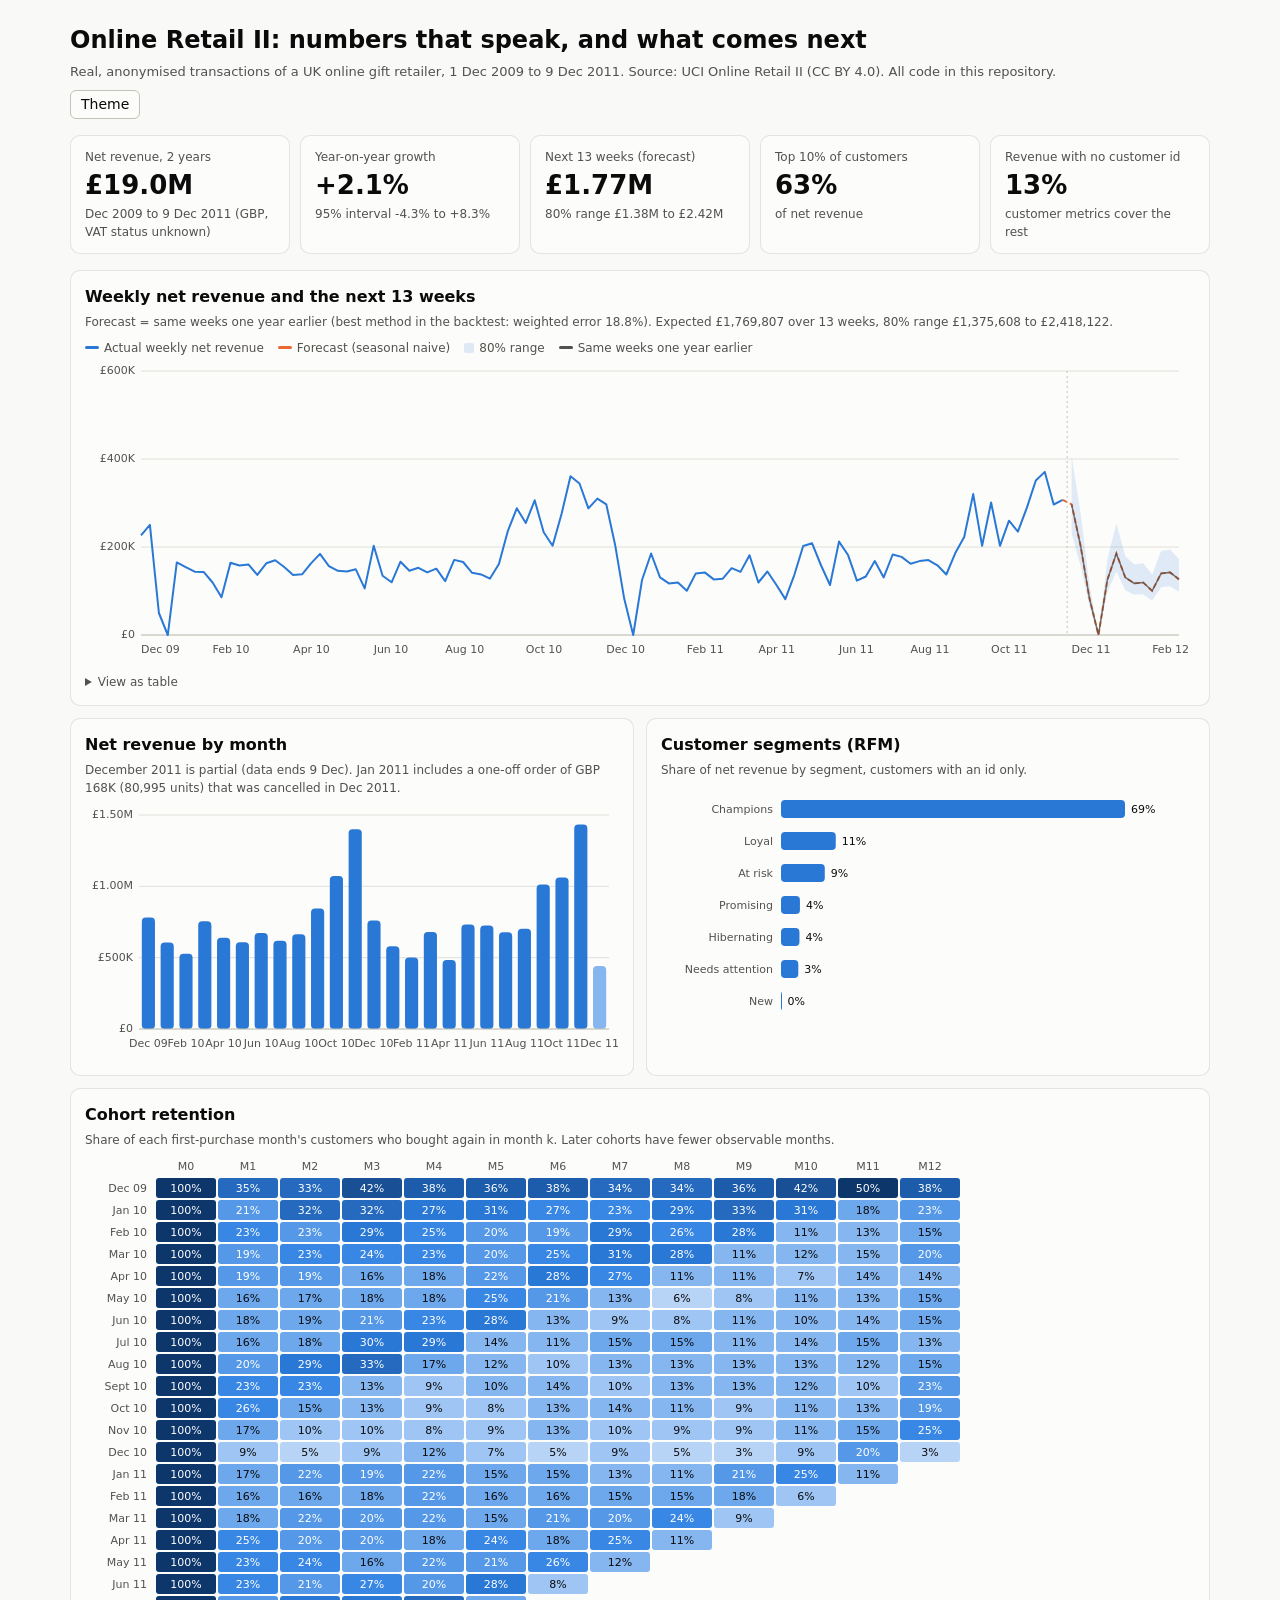
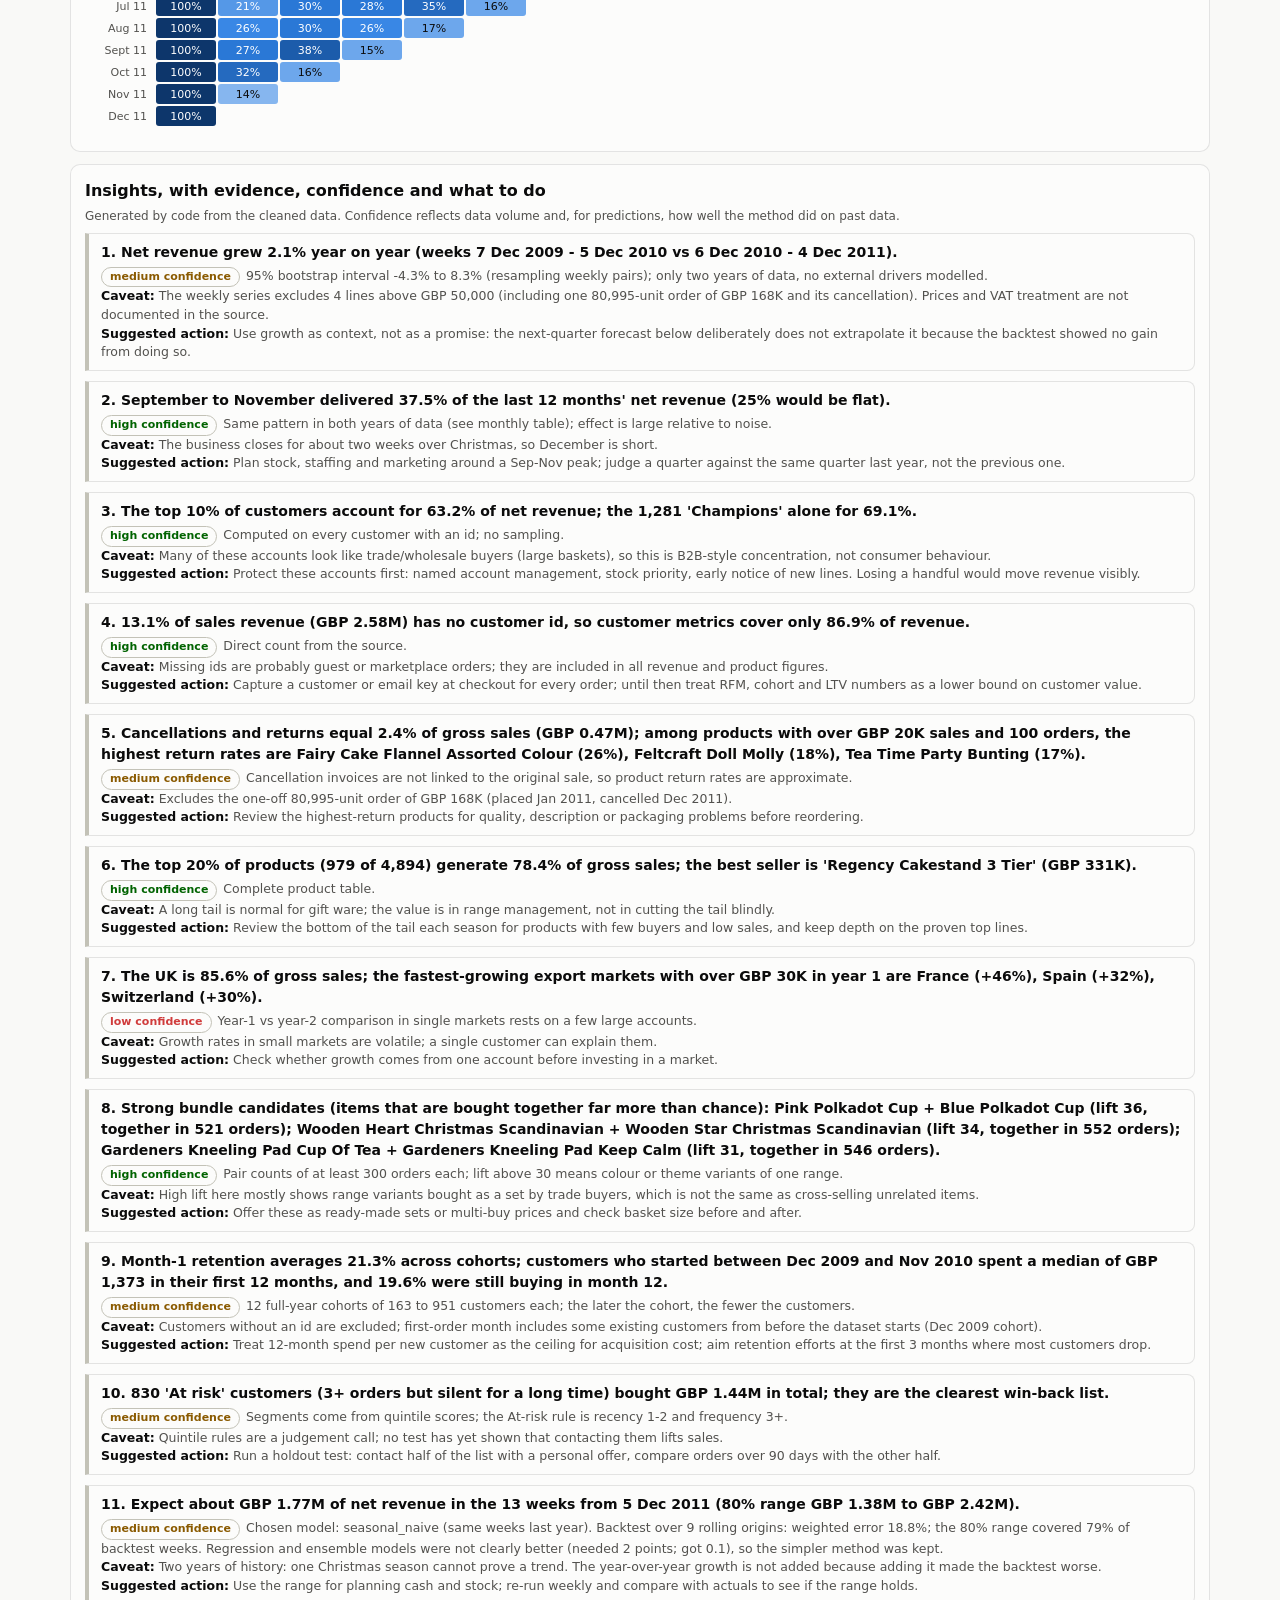
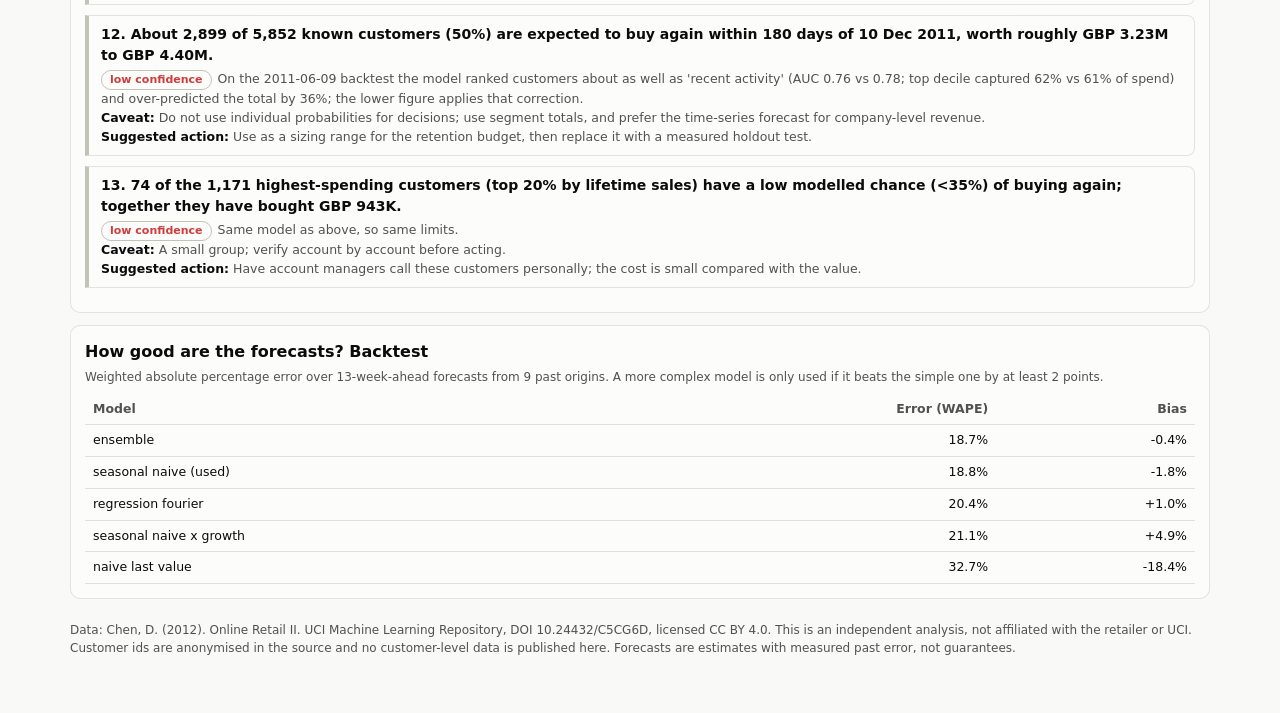
==== commit fbf97137: "Make RFM and customer model deterministic; sync numbers in docs Co-Authored-By: Claude Sonnet 5.5 <n" ====
--- a/report/index.html
+++ b/report/index.html
@@ -47,7 +47,7 @@
 
 <footer id="foot"></footer>
 </div><div class="tip" id="tip"></div>
-<script id="data" type="application/json">{"meta":{"subtitle":"Real, anonymised transactions of a UK online gift retailer, 1 Dec 2009 to 9 Dec 2011. Source: UCI Online Retail II (CC BY 4.0). All code in this repository.","footer":"Data: Chen, D. (2012). Online Retail II. UCI Machine Learning Repository, DOI 10.24432/C5CG6D, licensed CC BY 4.0. This is an independent analysis, not affiliated with the retailer or UCI. Customer ids are anonymised in the source and no customer-level data is published here. Forecasts are estimates with measured past error, not guarantees."},"hero":[{"l":"Net revenue, 2 years","v":"£19.0M","d":"Dec 2009 to 9 Dec 2011 (GBP, VAT status unknown)"},{"l":"Year-on-year growth","v":"+2.1%","d":"95% interval -4.3% to +8.3%"},{"l":"Next 13 weeks (forecast)","v":"£1.77M","d":"80% range £1.38M to £2.42M"},{"l":"Top 10% of customers","v":"63%","d":"of net revenue"},{"l":"Revenue with no customer id","v":"13%","d":"customer metrics cover the rest"}],"forecast":{"history":[{"week":"2009-12-07","y":226253.93000000337},{"week":"2009-12-14","y":250182.0700000038},{"week":"2009-12-21","y":49894.60000000025},{"week":"2009-12-28","y":0.0},{"week":"2010-01-04","y":165013.3800000008},{"week":"2010-01-11","y":154256.77000000243},{"week":"2010-01-18","y":143771.98000000083},{"week":"2010-01-25","y":143343.05000000042},{"week":"2010-02-01","y":119430.01999999923},{"week":"2010-02-08","y":85754.76999999984},{"week":"2010-02-15","y":164050.3500000014},{"week":"2010-02-22","y":157925.15000000186},{"week":"2010-03-01","y":160559.0500000025},{"week":"2010-03-08","y":136546.47999999986},{"week":"2010-03-15","y":163050.39000000028},{"week":"2010-03-22","y":169955.08000000115},{"week":"2010-03-29","y":154520.66000000123},{"week":"2010-04-05","y":136439.5100000006},{"week":"2010-04-12","y":137925.53999999934},{"week":"2010-04-19","y":162697.86000000234},{"week":"2010-04-26","y":184213.46999999956},{"week":"2010-05-03","y":156650.6300000016},{"week":"2010-05-10","y":145917.46000000086},{"week":"2010-05-17","y":144239.30999999875},{"week":"2010-05-24","y":149281.02000000014},{"week":"2010-05-31","y":105982.98000000021},{"week":"2010-06-07","y":202681.93000000325},{"week":"2010-06-14","y":134497.3199999991},{"week":"2010-06-21","y":119828.81999999944},{"week":"2010-06-28","y":166518.05000000095},{"week":"2010-07-05","y":145826.60000000018},{"week":"2010-07-12","y":152815.98999999918},{"week":"2010-07-19","y":142255.82999999975},{"week":"2010-07-26","y":150642.9999999986},{"week":"2010-08-02","y":122345.67999999847},{"week":"2010-08-09","y":170692.29000000018},{"week":"2010-08-16","y":165983.6500000014},{"week":"2010-08-23","y":141405.78000000014},{"week":"2010-08-30","y":137781.94000000024},{"week":"2010-09-06","y":128263.16999999824},{"week":"2010-09-13","y":161371.65000000023},{"week":"2010-09-20","y":236731.08999999973},{"week":"2010-09-27","y":288014.4300000083},{"week":"2010-10-04","y":254790.65000000517},{"week":"2010-10-11","y":306143.7400000072},{"week":"2010-10-18","y":233426.28000000547},{"week":"2010-10-25","y":202945.49000000342},{"week":"2010-11-01","y":275716.6300000084},{"week":"2010-11-08","y":360740.07000000885},{"week":"2010-11-15","y":344288.5400000095},{"week":"2010-11-22","y":287681.9900000106},{"week":"2010-11-29","y":310102.90000000864},{"week":"2010-12-06","y":296838.64000000677},{"week":"2010-12-13","y":202839.14000000255},{"week":"2010-12-20","y":82675.24000000041},{"week":"2010-12-27","y":0.0},{"week":"2011-01-03","y":125737.83999999925},{"week":"2011-01-10","y":185317.36000000333},{"week":"2011-01-17","y":130796.82999999892},{"week":"2011-01-24","y":117337.61999999867},{"week":"2011-01-31","y":119185.92999999884},{"week":"2011-02-07","y":100439.4199999991},{"week":"2011-02-14","y":139906.52000000078},{"week":"2011-02-21","y":142299.92000000048},{"week":"2011-02-28","y":126432.28999999881},{"week":"2011-03-07","y":127714.48999999891},{"week":"2011-03-14","y":151908.5700000001},{"week":"2011-03-21","y":143458.59999999896},{"week":"2011-03-28","y":181475.96000000127},{"week":"2011-04-04","y":119312.88999999952},{"week":"2011-04-11","y":144351.43000000023},{"week":"2011-04-18","y":113999.23999999969},{"week":"2011-04-25","y":81548.44000000002},{"week":"2011-05-02","y":135737.11000000092},{"week":"2011-05-09","y":202300.15000000034},{"week":"2011-05-16","y":208377.20000000112},{"week":"2011-05-23","y":157860.01000000013},{"week":"2011-05-30","y":113688.06999999892},{"week":"2011-06-06","y":212228.42999999947},{"week":"2011-06-13","y":182525.3099999998},{"week":"2011-06-20","y":123300.33999999931},{"week":"2011-06-27","y":132906.60999999952},{"week":"2011-07-04","y":168043.26000000208},{"week":"2011-07-11","y":130847.77999999914},{"week":"2011-07-18","y":183042.74999999988},{"week":"2011-07-25","y":177510.77999999997},{"week":"2011-08-01","y":161980.35999999958},{"week":"2011-08-08","y":167894.2700000006},{"week":"2011-08-15","y":170339.70999999964},{"week":"2011-08-22","y":158299.04000000085},{"week":"2011-08-29","y":137448.9599999998},{"week":"2011-09-05","y":186085.1600000005},{"week":"2011-09-12","y":222718.88999999923},{"week":"2011-09-19","y":320223.6500000076},{"week":"2011-09-26","y":202648.19999999995},{"week":"2011-10-03","y":301208.65000000363},{"week":"2011-10-10","y":202640.520000002},{"week":"2011-10-17","y":259712.3200000018},{"week":"2011-10-24","y":235085.9300000011},{"week":"2011-10-31","y":289593.31000000745},{"week":"2011-11-07","y":351158.8500000154},{"week":"2011-11-14","y":370687.2600000118},{"week":"2011-11-21","y":296531.4100000128},{"week":"2011-11-28","y":307087.1900000082}],"forecast":[{"week":"2011-12-05","point":296838.64000000677,"lo":230722.14806620864,"hi":405576.5722118046},{"week":"2011-12-12","point":202839.14000000255,"lo":157659.6702258909,"hi":277143.17486291373},{"week":"2011-12-19","point":82675.24000000041,"lo":64260.53213519977,"hi":112960.83436437952},{"week":"2011-12-26","point":0.0,"lo":0.0,"hi":0.0},{"week":"2012-01-02","point":125737.83999999925,"lo":97731.56398373345,"hi":171798.12622950596},{"week":"2012-01-09","point":185317.36000000333,"lo":144040.61200778538,"hi":253202.81631845716},{"week":"2012-01-16","point":130796.82999999892,"lo":101663.73750347928,"hi":178710.32547369334},{"week":"2012-01-23","point":117337.61999999867,"lo":91202.37087521894,"hi":160320.73759362887},{"week":"2012-01-30","point":119185.92999999884,"lo":92638.99669149503,"hi":162846.1205228353},{"week":"2012-02-06","point":100439.4199999991,"lo":78067.99927705969,"hi":137232.38887814767},{"week":"2012-02-13","point":139906.52000000078,"lo":108744.37648301927,"hi":191157.077163813},{"week":"2012-02-20","point":142299.92000000048,"lo":110604.68142573691,"hi":194427.22746476976},{"week":"2012-02-27","point":126432.28999999881,"lo":98271.33534141273,"hi":172746.96715726488}],"forecast_total":{"point":1769806.7500000077,"lo":1375608.02401624,"hi":2418122.3682412137},"chosen_model":"seasonal_naive","chosen_wape":0.1880688452720293,"backtest":[{"model":"ensemble","origins":9,"wape":0.18657774391969686,"bias":-0.003961032274878984},{"model":"seasonal_naive","origins":9,"wape":0.1880688452720293,"bias":-0.017990670300719214},{"model":"regression_fourier","origins":9,"wape":0.2040199879081778,"bias":0.010068605750961135},{"model":"seasonal_naive_x_growth","origins":9,"wape":0.21133129527306205,"bias":0.048512644962765084},{"model":"naive_last_value","origins":9,"wape":0.32719184765418385,"bias":-0.18376214013342296}],"last_year":[296838.64000000677,202839.14000000255,82675.24000000041,0.0,125737.83999999925,185317.36000000333,130796.82999999892,117337.61999999867,119185.92999999884,100439.4199999991,139906.52000000078,142299.92000000048,126432.28999999881]},"monthly":[{"month":"2009-12-01","net":781541.690000019,"orders":1666,"partial":false},{"month":"2010-01-01","net":606385.1799999977,"orders":1049,"partial":false},{"month":"2010-02-01","net":527160.2900000062,"orders":1189,"partial":false},{"month":"2010-03-01","net":754676.6500000095,"orders":1647,"partial":false},{"month":"2010-04-01","net":638968.5600000009,"orders":1435,"partial":false},{"month":"2010-05-01","net":608351.2500000008,"orders":1484,"partial":false},{"month":"2010-06-01","net":672972.0100000023,"orders":1612,"partial":false},{"month":"2010-07-01","net":617764.2599999883,"orders":1507,"partial":false},{"month":"2010-08-01","net":663642.0699999868,"orders":1402,"partial":false},{"month":"2010-09-01","net":844100.3700000229,"orders":1789,"partial":false},{"month":"2010-10-01","net":1072467.6499999,"orders":2244,"partial":false},{"month":"2010-11-01","net":1400559.239999901,"orders":2719,"partial":false},{"month":"2010-12-01","net":760323.910000005,"orders":1550,"partial":false},{"month":"2011-01-01","net":580406.8900000211,"orders":1081,"partial":false},{"month":"2011-02-01","net":500510.3300000268,"orders":1093,"partial":false},{"month":"2011-03-01","net":680582.3100000191,"orders":1440,"partial":false},{"month":"2011-04-01","net":482901.2100000136,"orders":1235,"partial":false},{"month":"2011-05-01","net":732244.180000012,"orders":1668,"partial":false},{"month":"2011-06-01","net":724991.030000023,"orders":1525,"partial":false},{"month":"2011-07-01","net":677955.2000000163,"orders":1452,"partial":false},{"month":"2011-08-01","net":702583.980000014,"orders":1339,"partial":false},{"month":"2011-09-01","net":1013430.6800000112,"orders":1818,"partial":false},{"month":"2011-10-01","net":1062677.659999984,"orders":2005,"partial":false},{"month":"2011-11-01","net":1432734.9900000338,"orders":2751,"partial":false},{"month":"2011-12-01","net":441366.51000001753,"orders":816,"partial":true}],"cohorts":[{"cohort":"2009-12-01","size":951,"active":[951,333,317,404,360,342,358,327,321,344,401,472,358],"ret":[1.0,0.3501577287066246,0.3333333333333333,0.4248159831756046,0.3785488958990536,0.3596214511041009,0.3764458464773922,0.3438485804416404,0.3375394321766561,0.3617245005257624,0.4216614090431125,0.4963196635120925,0.3764458464773922]},{"cohort":"2010-01-01","size":368,"active":[368,79,118,116,100,114,99,86,105,120,114,66,84],"ret":[1.0,0.2146739130434782,0.3206521739130434,0.3152173913043478,0.2717391304347826,0.3097826086956521,0.2690217391304347,0.233695652173913,0.2853260869565217,0.3260869565217391,0.3097826086956521,0.1793478260869565,0.2282608695652173]},{"cohort":"2010-02-01","size":375,"active":[375,88,85,110,92,74,72,108,96,104,43,47,57],"ret":[1.0,0.2346666666666666,0.2266666666666666,0.2933333333333333,0.2453333333333333,0.1973333333333333,0.192,0.288,0.256,0.2773333333333333,0.1146666666666666,0.1253333333333333,0.152]},{"cohort":"2010-03-01","size":441,"active":[441,84,102,107,102,90,109,135,122,48,51,64,88],"ret":[1.0,0.1904761904761904,0.2312925170068027,0.2426303854875283,0.2312925170068027,0.2040816326530612,0.2471655328798186,0.3061224489795918,0.2766439909297052,0.1088435374149659,0.1156462585034013,0.1451247165532879,0.1995464852607709]},{"cohort":"2010-04-01","size":294,"active":[294,56,56,47,54,65,81,78,31,32,22,41,42],"ret":[1.0,0.1904761904761904,0.1904761904761904,0.1598639455782313,0.1836734693877551,0.2210884353741496,0.2755102040816326,0.2653061224489796,0.1054421768707483,0.1088435374149659,0.0748299319727891,0.1394557823129251,0.1428571428571428]},{"cohort":"2010-05-01","size":255,"active":[255,40,43,45,45,65,54,32,15,21,29,34,39],"ret":[1.0,0.1568627450980392,0.1686274509803921,0.1764705882352941,0.1764705882352941,0.2549019607843137,0.2117647058823529,0.1254901960784313,0.0588235294117647,0.0823529411764705,0.1137254901960784,0.1333333333333333,0.1529411764705882]},{"cohort":"2010-06-01","size":267,"active":[267,47,50,55,62,76,34,24,22,30,28,37,40],"ret":[1.0,0.1760299625468165,0.1872659176029962,0.2059925093632958,0.2322097378277153,0.2846441947565543,0.1273408239700374,0.0898876404494382,0.0823970037453183,0.1123595505617977,0.1048689138576779,0.1385767790262172,0.149812734082397]},{"cohort":"2010-07-01","size":185,"active":[185,29,34,55,54,26,21,27,27,21,25,27,24],"ret":[1.0,0.1567567567567567,0.1837837837837838,0.2972972972972973,0.2918918918918919,0.1405405405405405,0.1135135135135135,0.1459459459459459,0.1459459459459459,0.1135135135135135,0.1351351351351351,0.1459459459459459,0.1297297297297297]},{"cohort":"2010-08-01","size":163,"active":[163,32,47,53,27,19,16,21,22,21,21,19,24],"ret":[1.0,0.1963190184049079,0.2883435582822086,0.3251533742331288,0.1656441717791411,0.1165644171779141,0.0981595092024539,0.1288343558282208,0.1349693251533742,0.1288343558282208,0.1288343558282208,0.1165644171779141,0.147239263803681]},{"cohort":"2010-09-01","size":239,"active":[239,55,56,31,21,25,33,23,31,31,29,24,54],"ret":[1.0,0.2301255230125523,0.2343096234309623,0.1297071129707113,0.0878661087866108,0.104602510460251,0.1380753138075313,0.0962343096234309,0.1297071129707113,0.1297071129707113,0.1213389121338912,0.100418410041841,0.2259414225941422]},{"cohort":"2010-10-01","size":375,"active":[375,97,55,47,33,31,49,52,40,35,40,48,72],"ret":[1.0,0.2586666666666666,0.1466666666666666,0.1253333333333333,0.088,0.0826666666666666,0.1306666666666666,0.1386666666666666,0.1066666666666666,0.0933333333333333,0.1066666666666666,0.128,0.192]},{"cohort":"2010-11-01","size":326,"active":[326,57,31,31,25,29,42,33,28,30,36,48,82],"ret":[1.0,0.1748466257668711,0.0950920245398773,0.0950920245398773,0.0766871165644171,0.0889570552147239,0.1288343558282208,0.1012269938650306,0.0858895705521472,0.0920245398773006,0.1104294478527607,0.147239263803681,0.2515337423312883]},{"cohort":"2010-12-01","size":76,"active":[76,7,4,7,9,5,4,7,4,2,7,15,2],"ret":[1.0,0.0921052631578947,0.0526315789473684,0.0921052631578947,0.1184210526315789,0.0657894736842105,0.0526315789473684,0.0921052631578947,0.0526315789473684,0.0263157894736842,0.0921052631578947,0.1973684210526315,0.0263157894736842]},{"cohort":"2011-01-01","size":72,"active":[72,12,16,14,16,11,11,9,8,15,18,8],"ret":[1.0,0.1666666666666666,0.2222222222222222,0.1944444444444444,0.2222222222222222,0.1527777777777778,0.1527777777777778,0.125,0.1111111111111111,0.2083333333333333,0.25,0.1111111111111111]},{"cohort":"2011-02-01","size":125,"active":[125,20,20,23,27,20,20,19,19,23,8],"ret":[1.0,0.16,0.16,0.184,0.216,0.16,0.16,0.152,0.152,0.184,0.064]},{"cohort":"2011-03-01","size":179,"active":[179,32,39,36,40,27,37,36,43,17],"ret":[1.0,0.1787709497206704,0.217877094972067,0.2011173184357542,0.2234636871508379,0.1508379888268156,0.2067039106145251,0.2011173184357542,0.2402234636871508,0.0949720670391061]},{"cohort":"2011-04-01","size":106,"active":[106,26,21,21,19,25,19,27,12],"ret":[1.0,0.2452830188679245,0.1981132075471698,0.1981132075471698,0.1792452830188679,0.2358490566037736,0.1792452830188679,0.2547169811320754,0.1132075471698113]},{"cohort":"2011-05-01","size":111,"active":[111,26,27,18,24,23,29,13],"ret":[1.0,0.2342342342342342,0.2432432432432432,0.1621621621621621,0.2162162162162162,0.2072072072072072,0.2612612612612612,0.1171171171171171]},{"cohort":"2011-06-01","size":108,"active":[108,25,23,29,22,30,9],"ret":[1.0,0.2314814814814814,0.2129629629629629,0.2685185185185185,0.2037037037037037,0.2777777777777778,0.0833333333333333]},{"cohort":"2011-07-01","size":101,"active":[101,21,30,28,35,16],"ret":[1.0,0.2079207920792079,0.297029702970297,0.2772277227722772,0.3465346534653465,0.1584158415841584]},{"cohort":"2011-08-01","size":107,"active":[107,28,32,28,18],"ret":[1.0,0.2616822429906542,0.2990654205607476,0.2616822429906542,0.1682242990654205]},{"cohort":"2011-09-01","size":188,"active":[188,51,71,28],"ret":[1.0,0.2712765957446808,0.3776595744680851,0.1489361702127659]},{"cohort":"2011-10-01","size":221,"active":[221,70,35],"ret":[1.0,0.3167420814479638,0.1583710407239819]},{"cohort":"2011-11-01","size":191,"active":[191,27],"ret":[1.0,0.1413612565445026]},{"cohort":"2011-12-01","size":28,"active":[28],"ret":[1.0]}],"rfm":[{"segment":"Champions","customers":1279,"net":11332817.45,"share":0.6904639277428224,"avg_orders":17.036747458952306,"avg_recency_days":18.935887412040657},{"segment":"Loyal","customers":709,"net":1835541.05,"share":0.1118322860584138,"avg_orders":7.674188998589563,"avg_recency_days":82.47390691114245},{"segment":"At risk","customers":837,"net":1453982.19,"share":0.0885854076627265,"avg_orders":4.961768219832736,"avg_recency_days":368.0991636798088},{"segment":"Promising","customers":702,"net":617178.83,"share":0.0376022750707521,"avg_orders":2.5883190883190883,"avg_recency_days":24.83048433048433},{"segment":"Hibernating","customers":1504,"net":598549.7,"share":0.0364672755592024,"avg_orders":1.2466755319148937,"avg_recency_days":455.81117021276594},{"segment":"Needs attention","customers":775,"net":560324.65,"share":0.0341383738295477,"avg_orders":1.8993548387096773,"avg_recency_days":96.20774193548388},{"segment":"New","customers":46,"net":14943.59,"share":0.0009104540765349,"avg_orders":1.0,"avg_recency_days":11.08695652173913}],"insights":[{"id":"growth","area":"Revenue","headline":"Net revenue grew 2.1% year on year (weeks 7 Dec 2009 - 5 Dec 2010 vs 6 Dec 2010 - 4 Dec 2011).","evidence":{"year1_net":9111349.020000096,"year2_net":9303287.85000008,"growth":0.021065906879284668,"ci95":[-0.04342914979200719,0.08258542131265205]},"confidence":"medium","why":"95% bootstrap interval -4.3% to 8.3% (resampling weekly pairs); only two years of data, no external drivers modelled.","caveat":"The weekly series excludes 4 lines above GBP 50,000 (including one 80,995-unit order of GBP 168K and its cancellation). Prices and VAT treatment are not documented in the source.","action":"Use growth as context, not as a promise: the next-quarter forecast below deliberately does not extrapolate it because the backtest showed no gain from doing so."},{"id":"seasonality","area":"Revenue","headline":"September to November delivered 37.5% of the last 12 months' net revenue (25% would be flat).","evidence":{"sep_nov_share":0.3752234910419563,"peak_month":"2011-11","peak_month_net":1432734.9900000338},"confidence":"high","why":"Same pattern in both years of data (see monthly table); effect is large relative to noise.","caveat":"The business closes for about two weeks over Christmas, so December is short.","action":"Plan stock, staffing and marketing around a Sep-Nov peak; judge a quarter against the same quarter last year, not the previous one."},{"id":"concentration","area":"Customers","headline":"The top 10% of customers account for 63.2% of net revenue; the 1,286 'Champions' alone for 69.1%.","evidence":{"top10_share":0.631530475460047,"champions":1286,"champions_share":0.6913694675232736,"customers_with_id":5852},"confidence":"high","why":"Computed on every customer with an id; no sampling.","caveat":"Many of these accounts look like trade/wholesale buyers (large baskets), so this is B2B-style concentration, not consumer behaviour.","action":"Protect these accounts first: named account management, stock priority, early notice of new lines. Losing a handful would move revenue visibly."},{"id":"tracking_gap","area":"Data quality","headline":"13.1% of sales revenue (GBP 2.58M) has no customer id, so customer metrics cover only 86.9% of revenue.","evidence":{"sales_without_customer_id":2576013.4600000703,"total_sales":19700954.43999741},"confidence":"high","why":"Direct count from the source.","caveat":"Missing ids are probably guest or marketplace orders; they are included in all revenue and product figures.","action":"Capture a customer or email key at checkout for every order; until then treat RFM, cohort and LTV numbers as a lower bound on customer value."},{"id":"returns","area":"Operations","headline":"Cancellations and returns equal 2.4% of gross sales (GBP 0.47M); among products with over GBP 20K sales and 100 orders, the highest return rates are Fairy Cake Flannel Assorted Colour (26%), Feltcraft Doll Molly (18%), Tea Time Party Bunting (17%).","evidence":{"returns":474003.13999999885,"gross_sales":19455301.239997257,"rate":0.0243637008830024,"worst_products":[{"description":"FAIRY CAKE FLANNEL ASSORTED COLOUR","rate":0.2600441035919384},{"description":"FELTCRAFT DOLL MOLLY","rate":0.17644358316961564},{"description":"TEA TIME PARTY BUNTING","rate":0.17380154151381702}]},"confidence":"medium","why":"Cancellation invoices are not linked to the original sale, so product return rates are approximate.","caveat":"Excludes the one-off 80,995-unit order of GBP 168K (placed Jan 2011, cancelled Dec 2011).","action":"Review the highest-return products for quality, description or packaging problems before reordering."},{"id":"products","area":"Products","headline":"The top 20% of products (979 of 4,894) generate 78.4% of gross sales; the best seller is 'Regency Cakestand 3 Tier' (GBP 331K).","evidence":{"products_sold":4894,"top20_share":0.7839805419533044,"top_product":"REGENCY CAKESTAND 3 TIER","christmas_named_share":0.04390779764662233},"confidence":"high","why":"Complete product table.","caveat":"A long tail is normal for gift ware; the value is in range management, not in cutting the tail blindly.","action":"Review the bottom of the tail each season for products with few buyers and low sales, and keep depth on the proven top lines."},{"id":"geography","area":"Markets","headline":"The UK is 85.6% of gross sales; the fastest-growing export markets with over GBP 30K in year 1 are France (+46%), Spain (+32%), Switzerland (+30%).","evidence":{"uk_share":0.8556098635391587,"fast":[{"country":"France","y1":126705.64,"y2":184582.74,"growth":0.457},{"country":"Spain","y1":42092.96,"y2":55725.11,"growth":0.324},{"country":"Switzerland","y1":40958.99,"y2":53087.9,"growth":0.296}]},"confidence":"low","why":"Year-1 vs year-2 comparison in single markets rests on a few large accounts.","caveat":"Growth rates in small markets are volatile; a single customer can explain them.","action":"Check whether growth comes from one account before investing in a market."},{"id":"bundles","area":"Products","headline":"Strong bundle candidates (items that are bought together far more than chance): Pink Polkadot Cup + Blue Polkadot Cup (lift 36, together in 521 orders); Wooden Heart Christmas Scandinavian + Wooden Star Christmas Scandinavian (lift 34, together in 552 orders); Gardeners Kneeling Pad Cup Of Tea + Gardeners Kneeling Pad Keep Calm (lift 31, together in 546 orders).","evidence":{"pairs":[{"desc_a":"PINK  POLKADOT CUP","desc_b":"BLUE POLKADOT CUP","together":521,"lift":35.649,"confidence_a_to_b":0.694,"confidence_b_to_a":0.678},{"desc_a":"WOODEN HEART CHRISTMAS SCANDINAVIAN","desc_b":"WOODEN STAR CHRISTMAS SCANDINAVIAN","together":552,"lift":34.137,"confidence_a_to_b":0.663,"confidence_b_to_a":0.719},{"desc_a":"GARDENERS KNEELING PAD CUP OF TEA","desc_b":"GARDENERS KNEELING PAD KEEP CALM","together":546,"lift":31.176,"confidence_a_to_b":0.72,"confidence_b_to_a":0.598}]},"confidence":"high","why":"Pair counts of at least 300 orders each; lift above 30 means colour or theme variants of one range.","caveat":"High lift here mostly shows range variants bought as a set by trade buyers, which is not the same as cross-selling unrelated items.","action":"Offer these as ready-made sets or multi-buy prices and check basket size before and after."},{"id":"retention","area":"Customers","headline":"Month-1 retention averages 21.3% across cohorts; customers who started between Dec 2009 and Nov 2010 spent a median of GBP 1,373 in their first 12 months, and 19.6% were still buying in month 12.","evidence":{"month1_retention_mean":0.21287918756578864,"ltv12_median":1372.5156460674157,"month12_retention_mean":0.1956923677643625,"cohorts":12},"confidence":"medium","why":"12 full-year cohorts of 163 to 951 customers each; the later the cohort, the fewer the customers.","caveat":"Customers without an id are excluded; first-order month includes some existing customers from before the dataset starts (Dec 2009 cohort).","action":"Treat 12-month spend per new customer as the ceiling for acquisition cost; aim retention efforts at the first 3 months where most customers drop."},{"id":"winback","area":"Customers","headline":"834 'At risk' customers (3+ orders but silent for a long time) bought GBP 1.45M in total; they are the clearest win-back list.","evidence":{"at_risk_customers":834,"at_risk_net":1449561.6,"segments":[{"segment":"At risk","customers":834,"net":1449562.0},{"segment":"Champions","customers":1286,"net":11347680.0},{"segment":"Hibernating","customers":1507,"net":602474.0},{"segment":"Loyal","customers":702,"net":1832594.0},{"segment":"Needs attention","customers":772,"net":551546.0},{"segment":"New","customers":46,"net":15173.0},{"segment":"Promising","customers":705,"net":614309.0}]},"confidence":"medium","why":"Segments come from quintile scores; the At-risk rule is recency 1-2 and frequency 3+.","caveat":"Quintile rules are a judgement call; no test has yet shown that contacting them lifts sales.","action":"Run a holdout test: contact half of the list with a personal offer, compare orders over 90 days with the other half."},{"id":"forecast_13w","area":"Forecast","headline":"Expect about GBP 1.77M of net revenue in the 13 weeks from 5 Dec 2011 (80% range GBP 1.38M to GBP 2.42M).","evidence":{"point":1769806.7500000077,"lo":1375608.02401624,"hi":2418122.3682412137,"same_period_last_year":1769806.7500000077,"model":"seasonal_naive","backtest_wape":0.1880688452720293,"backtest_coverage_80":0.7948717948717948,"models":[{"model":"ensemble","origins":9,"wape":0.18657774391969686,"bias":-0.003961032274878984},{"model":"seasonal_naive","origins":9,"wape":0.1880688452720293,"bias":-0.017990670300719214},{"model":"regression_fourier","origins":9,"wape":0.2040199879081778,"bias":0.010068605750961135},{"model":"seasonal_naive_x_growth","origins":9,"wape":0.21133129527306205,"bias":0.048512644962765084},{"model":"naive_last_value","origins":9,"wape":0.32719184765418385,"bias":-0.18376214013342296}]},"confidence":"medium","why":"Chosen model: seasonal_naive (same weeks last year). Backtest over 9 rolling origins: weighted error 18.8%; the 80% range covered 79% of backtest weeks. Regression and ensemble models were not clearly better (needed 2 points; got 0.1), so the simpler method was kept.","caveat":"Two years of history: one Christmas season cannot prove a trend. The year-over-year growth is not added because adding it made the backtest worse.","action":"Use the range for planning cash and stock; re-run weekly and compare with actuals to see if the range holds."},{"id":"customer_forecast","area":"Forecast","headline":"About 2,865 of 5,852 known customers (49%) are expected to buy again within 180 days of 10 Dec 2011, worth roughly GBP 3.21M to GBP 4.25M.","evidence":{"expected_buyers":2865.281357701251,"customers":5852,"expected_spend_raw":4246098.693545485,"expected_spend_calibrated":3211593.923139047,"auc_model":0.7527900961918879,"auc_baseline":0.7787782593605185,"top_decile_capture_model":0.6265953026704331,"top_decile_capture_baseline":0.6128800779306014,"backtest_total_ratio":1.3221156831045757,"segments":[{"segment":"At risk","customers":837,"expected_buyers":259.027,"expected_spend":132231.7,"hist_net_gross":1610969.92,"avg_p_buy":0.309},{"segment":"Champions","customers":1282,"expected_buyers":1127.232,"expected_spend":3186502.294,"hist_net_gross":11660371.95,"avg_p_buy":0.879},{"segment":"Hibernating","customers":1504,"expected_buyers":248.28,"expected_spend":95965.296,"hist_net_gross":615264.66,"avg_p_buy":0.165},{"segment":"Loyal","customers":709,"expected_buyers":472.71,"expected_spend":372442.755,"hist_net_gross":1858946.17,"avg_p_buy":0.667},{"segment":"Needs attention","customers":764,"expected_buyers":334.46,"expected_spend":178442.518,"hist_net_gross":563451.82,"avg_p_buy":0.438},{"segment":"New","customers":48,"expected_buyers":23.109,"expected_spend":10878.62,"hist_net_gross":16006.09,"avg_p_buy":0.481},{"segment":"Promising","customers":708,"expected_buyers":400.463,"expected_spend":269635.51,"hist_net_gross":799930.37,"avg_p_buy":0.566}]},"confidence":"low","why":"On the 2011-06-09 backtest the model ranked customers about as well as 'recent activity' (AUC 0.75 vs 0.78; top decile captured 63% vs 61% of spend) and over-predicted the total by 32%; the lower figure applies that correction.","caveat":"Do not use individual probabilities for decisions; use segment totals, and prefer the time-series forecast for company-level revenue.","action":"Use as a sizing range for the retention budget, then replace it with a measured holdout test."},{"id":"value_at_risk","area":"Forecast","headline":"69 of the 1,171 highest-spending customers (top 20% by lifetime sales) have a low modelled chance (<35%) of buying again; together they have bought GBP 929K.","evidence":{"customers":69,"of_high_value":1171,"hist_gross":929445.4700000002},"confidence":"low","why":"Same model as above, so same limits.","caveat":"A small group; verify account by account before acting.","action":"Have account managers call these customers personally; the cost is small compared with the value."}]}</script>
+<script id="data" type="application/json">{"meta":{"subtitle":"Real, anonymised transactions of a UK online gift retailer, 1 Dec 2009 to 9 Dec 2011. Source: UCI Online Retail II (CC BY 4.0). All code in this repository.","footer":"Data: Chen, D. (2012). Online Retail II. UCI Machine Learning Repository, DOI 10.24432/C5CG6D, licensed CC BY 4.0. This is an independent analysis, not affiliated with the retailer or UCI. Customer ids are anonymised in the source and no customer-level data is published here. Forecasts are estimates with measured past error, not guarantees."},"hero":[{"l":"Net revenue, 2 years","v":"£19.0M","d":"Dec 2009 to 9 Dec 2011 (GBP, VAT status unknown)"},{"l":"Year-on-year growth","v":"+2.1%","d":"95% interval -4.3% to +8.3%"},{"l":"Next 13 weeks (forecast)","v":"£1.77M","d":"80% range £1.38M to £2.42M"},{"l":"Top 10% of customers","v":"63%","d":"of net revenue"},{"l":"Revenue with no customer id","v":"13%","d":"customer metrics cover the rest"}],"forecast":{"history":[{"week":"2009-12-07","y":226253.93000000337},{"week":"2009-12-14","y":250182.0700000038},{"week":"2009-12-21","y":49894.60000000025},{"week":"2009-12-28","y":0.0},{"week":"2010-01-04","y":165013.3800000008},{"week":"2010-01-11","y":154256.77000000243},{"week":"2010-01-18","y":143771.98000000083},{"week":"2010-01-25","y":143343.05000000042},{"week":"2010-02-01","y":119430.01999999923},{"week":"2010-02-08","y":85754.76999999984},{"week":"2010-02-15","y":164050.3500000014},{"week":"2010-02-22","y":157925.15000000186},{"week":"2010-03-01","y":160559.0500000025},{"week":"2010-03-08","y":136546.47999999986},{"week":"2010-03-15","y":163050.39000000028},{"week":"2010-03-22","y":169955.08000000115},{"week":"2010-03-29","y":154520.66000000123},{"week":"2010-04-05","y":136439.5100000006},{"week":"2010-04-12","y":137925.53999999934},{"week":"2010-04-19","y":162697.86000000234},{"week":"2010-04-26","y":184213.46999999956},{"week":"2010-05-03","y":156650.6300000016},{"week":"2010-05-10","y":145917.46000000086},{"week":"2010-05-17","y":144239.30999999875},{"week":"2010-05-24","y":149281.02000000014},{"week":"2010-05-31","y":105982.98000000021},{"week":"2010-06-07","y":202681.93000000325},{"week":"2010-06-14","y":134497.3199999991},{"week":"2010-06-21","y":119828.81999999944},{"week":"2010-06-28","y":166518.05000000095},{"week":"2010-07-05","y":145826.60000000018},{"week":"2010-07-12","y":152815.98999999918},{"week":"2010-07-19","y":142255.82999999975},{"week":"2010-07-26","y":150642.9999999986},{"week":"2010-08-02","y":122345.67999999847},{"week":"2010-08-09","y":170692.29000000018},{"week":"2010-08-16","y":165983.6500000014},{"week":"2010-08-23","y":141405.78000000014},{"week":"2010-08-30","y":137781.94000000024},{"week":"2010-09-06","y":128263.16999999824},{"week":"2010-09-13","y":161371.65000000023},{"week":"2010-09-20","y":236731.08999999973},{"week":"2010-09-27","y":288014.4300000083},{"week":"2010-10-04","y":254790.65000000517},{"week":"2010-10-11","y":306143.7400000072},{"week":"2010-10-18","y":233426.28000000547},{"week":"2010-10-25","y":202945.49000000342},{"week":"2010-11-01","y":275716.6300000084},{"week":"2010-11-08","y":360740.07000000885},{"week":"2010-11-15","y":344288.5400000095},{"week":"2010-11-22","y":287681.9900000106},{"week":"2010-11-29","y":310102.90000000864},{"week":"2010-12-06","y":296838.64000000677},{"week":"2010-12-13","y":202839.14000000255},{"week":"2010-12-20","y":82675.24000000041},{"week":"2010-12-27","y":0.0},{"week":"2011-01-03","y":125737.83999999925},{"week":"2011-01-10","y":185317.36000000333},{"week":"2011-01-17","y":130796.82999999892},{"week":"2011-01-24","y":117337.61999999867},{"week":"2011-01-31","y":119185.92999999884},{"week":"2011-02-07","y":100439.4199999991},{"week":"2011-02-14","y":139906.52000000078},{"week":"2011-02-21","y":142299.92000000048},{"week":"2011-02-28","y":126432.28999999881},{"week":"2011-03-07","y":127714.48999999891},{"week":"2011-03-14","y":151908.5700000001},{"week":"2011-03-21","y":143458.59999999896},{"week":"2011-03-28","y":181475.96000000127},{"week":"2011-04-04","y":119312.88999999952},{"week":"2011-04-11","y":144351.43000000023},{"week":"2011-04-18","y":113999.23999999969},{"week":"2011-04-25","y":81548.44000000002},{"week":"2011-05-02","y":135737.11000000092},{"week":"2011-05-09","y":202300.15000000034},{"week":"2011-05-16","y":208377.20000000112},{"week":"2011-05-23","y":157860.01000000013},{"week":"2011-05-30","y":113688.06999999892},{"week":"2011-06-06","y":212228.42999999947},{"week":"2011-06-13","y":182525.3099999998},{"week":"2011-06-20","y":123300.33999999931},{"week":"2011-06-27","y":132906.60999999952},{"week":"2011-07-04","y":168043.26000000208},{"week":"2011-07-11","y":130847.77999999914},{"week":"2011-07-18","y":183042.74999999988},{"week":"2011-07-25","y":177510.77999999997},{"week":"2011-08-01","y":161980.35999999958},{"week":"2011-08-08","y":167894.2700000006},{"week":"2011-08-15","y":170339.70999999964},{"week":"2011-08-22","y":158299.04000000085},{"week":"2011-08-29","y":137448.9599999998},{"week":"2011-09-05","y":186085.1600000005},{"week":"2011-09-12","y":222718.88999999923},{"week":"2011-09-19","y":320223.6500000076},{"week":"2011-09-26","y":202648.19999999995},{"week":"2011-10-03","y":301208.65000000363},{"week":"2011-10-10","y":202640.520000002},{"week":"2011-10-17","y":259712.3200000018},{"week":"2011-10-24","y":235085.9300000011},{"week":"2011-10-31","y":289593.31000000745},{"week":"2011-11-07","y":351158.8500000154},{"week":"2011-11-14","y":370687.2600000118},{"week":"2011-11-21","y":296531.4100000128},{"week":"2011-11-28","y":307087.1900000082}],"forecast":[{"week":"2011-12-05","point":296838.64000000677,"lo":230722.14806620864,"hi":405576.5722118046},{"week":"2011-12-12","point":202839.14000000255,"lo":157659.6702258909,"hi":277143.17486291373},{"week":"2011-12-19","point":82675.24000000041,"lo":64260.53213519977,"hi":112960.83436437952},{"week":"2011-12-26","point":0.0,"lo":0.0,"hi":0.0},{"week":"2012-01-02","point":125737.83999999925,"lo":97731.56398373345,"hi":171798.12622950596},{"week":"2012-01-09","point":185317.36000000333,"lo":144040.61200778538,"hi":253202.81631845716},{"week":"2012-01-16","point":130796.82999999892,"lo":101663.73750347928,"hi":178710.32547369334},{"week":"2012-01-23","point":117337.61999999867,"lo":91202.37087521894,"hi":160320.73759362887},{"week":"2012-01-30","point":119185.92999999884,"lo":92638.99669149503,"hi":162846.1205228353},{"week":"2012-02-06","point":100439.4199999991,"lo":78067.99927705969,"hi":137232.38887814767},{"week":"2012-02-13","point":139906.52000000078,"lo":108744.37648301927,"hi":191157.077163813},{"week":"2012-02-20","point":142299.92000000048,"lo":110604.68142573691,"hi":194427.22746476976},{"week":"2012-02-27","point":126432.28999999881,"lo":98271.33534141273,"hi":172746.96715726488}],"forecast_total":{"point":1769806.7500000077,"lo":1375608.02401624,"hi":2418122.3682412137},"chosen_model":"seasonal_naive","chosen_wape":0.1880688452720293,"backtest":[{"model":"ensemble","origins":9,"wape":0.18657774391969686,"bias":-0.003961032274878984},{"model":"seasonal_naive","origins":9,"wape":0.1880688452720293,"bias":-0.017990670300719214},{"model":"regression_fourier","origins":9,"wape":0.2040199879081778,"bias":0.010068605750961135},{"model":"seasonal_naive_x_growth","origins":9,"wape":0.21133129527306205,"bias":0.048512644962765084},{"model":"naive_last_value","origins":9,"wape":0.32719184765418385,"bias":-0.18376214013342296}],"last_year":[296838.64000000677,202839.14000000255,82675.24000000041,0.0,125737.83999999925,185317.36000000333,130796.82999999892,117337.61999999867,119185.92999999884,100439.4199999991,139906.52000000078,142299.92000000048,126432.28999999881]},"monthly":[{"month":"2009-12-01","net":781541.690000019,"orders":1666,"partial":false},{"month":"2010-01-01","net":606385.1799999977,"orders":1049,"partial":false},{"month":"2010-02-01","net":527160.2900000062,"orders":1189,"partial":false},{"month":"2010-03-01","net":754676.6500000095,"orders":1647,"partial":false},{"month":"2010-04-01","net":638968.5600000009,"orders":1435,"partial":false},{"month":"2010-05-01","net":608351.2500000008,"orders":1484,"partial":false},{"month":"2010-06-01","net":672972.0100000023,"orders":1612,"partial":false},{"month":"2010-07-01","net":617764.2599999883,"orders":1507,"partial":false},{"month":"2010-08-01","net":663642.0699999868,"orders":1402,"partial":false},{"month":"2010-09-01","net":844100.3700000229,"orders":1789,"partial":false},{"month":"2010-10-01","net":1072467.6499999,"orders":2244,"partial":false},{"month":"2010-11-01","net":1400559.239999901,"orders":2719,"partial":false},{"month":"2010-12-01","net":760323.910000005,"orders":1550,"partial":false},{"month":"2011-01-01","net":580406.8900000211,"orders":1081,"partial":false},{"month":"2011-02-01","net":500510.3300000268,"orders":1093,"partial":false},{"month":"2011-03-01","net":680582.3100000191,"orders":1440,"partial":false},{"month":"2011-04-01","net":482901.2100000136,"orders":1235,"partial":false},{"month":"2011-05-01","net":732244.180000012,"orders":1668,"partial":false},{"month":"2011-06-01","net":724991.030000023,"orders":1525,"partial":false},{"month":"2011-07-01","net":677955.2000000163,"orders":1452,"partial":false},{"month":"2011-08-01","net":702583.980000014,"orders":1339,"partial":false},{"month":"2011-09-01","net":1013430.6800000112,"orders":1818,"partial":false},{"month":"2011-10-01","net":1062677.659999984,"orders":2005,"partial":false},{"month":"2011-11-01","net":1432734.9900000338,"orders":2751,"partial":false},{"month":"2011-12-01","net":441366.51000001753,"orders":816,"partial":true}],"cohorts":[{"cohort":"2009-12-01","size":951,"active":[951,333,317,404,360,342,358,327,321,344,401,472,358],"ret":[1.0,0.3501577287066246,0.3333333333333333,0.4248159831756046,0.3785488958990536,0.3596214511041009,0.3764458464773922,0.3438485804416404,0.3375394321766561,0.3617245005257624,0.4216614090431125,0.4963196635120925,0.3764458464773922]},{"cohort":"2010-01-01","size":368,"active":[368,79,118,116,100,114,99,86,105,120,114,66,84],"ret":[1.0,0.2146739130434782,0.3206521739130434,0.3152173913043478,0.2717391304347826,0.3097826086956521,0.2690217391304347,0.233695652173913,0.2853260869565217,0.3260869565217391,0.3097826086956521,0.1793478260869565,0.2282608695652173]},{"cohort":"2010-02-01","size":375,"active":[375,88,85,110,92,74,72,108,96,104,43,47,57],"ret":[1.0,0.2346666666666666,0.2266666666666666,0.2933333333333333,0.2453333333333333,0.1973333333333333,0.192,0.288,0.256,0.2773333333333333,0.1146666666666666,0.1253333333333333,0.152]},{"cohort":"2010-03-01","size":441,"active":[441,84,102,107,102,90,109,135,122,48,51,64,88],"ret":[1.0,0.1904761904761904,0.2312925170068027,0.2426303854875283,0.2312925170068027,0.2040816326530612,0.2471655328798186,0.3061224489795918,0.2766439909297052,0.1088435374149659,0.1156462585034013,0.1451247165532879,0.1995464852607709]},{"cohort":"2010-04-01","size":294,"active":[294,56,56,47,54,65,81,78,31,32,22,41,42],"ret":[1.0,0.1904761904761904,0.1904761904761904,0.1598639455782313,0.1836734693877551,0.2210884353741496,0.2755102040816326,0.2653061224489796,0.1054421768707483,0.1088435374149659,0.0748299319727891,0.1394557823129251,0.1428571428571428]},{"cohort":"2010-05-01","size":255,"active":[255,40,43,45,45,65,54,32,15,21,29,34,39],"ret":[1.0,0.1568627450980392,0.1686274509803921,0.1764705882352941,0.1764705882352941,0.2549019607843137,0.2117647058823529,0.1254901960784313,0.0588235294117647,0.0823529411764705,0.1137254901960784,0.1333333333333333,0.1529411764705882]},{"cohort":"2010-06-01","size":267,"active":[267,47,50,55,62,76,34,24,22,30,28,37,40],"ret":[1.0,0.1760299625468165,0.1872659176029962,0.2059925093632958,0.2322097378277153,0.2846441947565543,0.1273408239700374,0.0898876404494382,0.0823970037453183,0.1123595505617977,0.1048689138576779,0.1385767790262172,0.149812734082397]},{"cohort":"2010-07-01","size":185,"active":[185,29,34,55,54,26,21,27,27,21,25,27,24],"ret":[1.0,0.1567567567567567,0.1837837837837838,0.2972972972972973,0.2918918918918919,0.1405405405405405,0.1135135135135135,0.1459459459459459,0.1459459459459459,0.1135135135135135,0.1351351351351351,0.1459459459459459,0.1297297297297297]},{"cohort":"2010-08-01","size":163,"active":[163,32,47,53,27,19,16,21,22,21,21,19,24],"ret":[1.0,0.1963190184049079,0.2883435582822086,0.3251533742331288,0.1656441717791411,0.1165644171779141,0.0981595092024539,0.1288343558282208,0.1349693251533742,0.1288343558282208,0.1288343558282208,0.1165644171779141,0.147239263803681]},{"cohort":"2010-09-01","size":239,"active":[239,55,56,31,21,25,33,23,31,31,29,24,54],"ret":[1.0,0.2301255230125523,0.2343096234309623,0.1297071129707113,0.0878661087866108,0.104602510460251,0.1380753138075313,0.0962343096234309,0.1297071129707113,0.1297071129707113,0.1213389121338912,0.100418410041841,0.2259414225941422]},{"cohort":"2010-10-01","size":375,"active":[375,97,55,47,33,31,49,52,40,35,40,48,72],"ret":[1.0,0.2586666666666666,0.1466666666666666,0.1253333333333333,0.088,0.0826666666666666,0.1306666666666666,0.1386666666666666,0.1066666666666666,0.0933333333333333,0.1066666666666666,0.128,0.192]},{"cohort":"2010-11-01","size":326,"active":[326,57,31,31,25,29,42,33,28,30,36,48,82],"ret":[1.0,0.1748466257668711,0.0950920245398773,0.0950920245398773,0.0766871165644171,0.0889570552147239,0.1288343558282208,0.1012269938650306,0.0858895705521472,0.0920245398773006,0.1104294478527607,0.147239263803681,0.2515337423312883]},{"cohort":"2010-12-01","size":76,"active":[76,7,4,7,9,5,4,7,4,2,7,15,2],"ret":[1.0,0.0921052631578947,0.0526315789473684,0.0921052631578947,0.1184210526315789,0.0657894736842105,0.0526315789473684,0.0921052631578947,0.0526315789473684,0.0263157894736842,0.0921052631578947,0.1973684210526315,0.0263157894736842]},{"cohort":"2011-01-01","size":72,"active":[72,12,16,14,16,11,11,9,8,15,18,8],"ret":[1.0,0.1666666666666666,0.2222222222222222,0.1944444444444444,0.2222222222222222,0.1527777777777778,0.1527777777777778,0.125,0.1111111111111111,0.2083333333333333,0.25,0.1111111111111111]},{"cohort":"2011-02-01","size":125,"active":[125,20,20,23,27,20,20,19,19,23,8],"ret":[1.0,0.16,0.16,0.184,0.216,0.16,0.16,0.152,0.152,0.184,0.064]},{"cohort":"2011-03-01","size":179,"active":[179,32,39,36,40,27,37,36,43,17],"ret":[1.0,0.1787709497206704,0.217877094972067,0.2011173184357542,0.2234636871508379,0.1508379888268156,0.2067039106145251,0.2011173184357542,0.2402234636871508,0.0949720670391061]},{"cohort":"2011-04-01","size":106,"active":[106,26,21,21,19,25,19,27,12],"ret":[1.0,0.2452830188679245,0.1981132075471698,0.1981132075471698,0.1792452830188679,0.2358490566037736,0.1792452830188679,0.2547169811320754,0.1132075471698113]},{"cohort":"2011-05-01","size":111,"active":[111,26,27,18,24,23,29,13],"ret":[1.0,0.2342342342342342,0.2432432432432432,0.1621621621621621,0.2162162162162162,0.2072072072072072,0.2612612612612612,0.1171171171171171]},{"cohort":"2011-06-01","size":108,"active":[108,25,23,29,22,30,9],"ret":[1.0,0.2314814814814814,0.2129629629629629,0.2685185185185185,0.2037037037037037,0.2777777777777778,0.0833333333333333]},{"cohort":"2011-07-01","size":101,"active":[101,21,30,28,35,16],"ret":[1.0,0.2079207920792079,0.297029702970297,0.2772277227722772,0.3465346534653465,0.1584158415841584]},{"cohort":"2011-08-01","size":107,"active":[107,28,32,28,18],"ret":[1.0,0.2616822429906542,0.2990654205607476,0.2616822429906542,0.1682242990654205]},{"cohort":"2011-09-01","size":188,"active":[188,51,71,28],"ret":[1.0,0.2712765957446808,0.3776595744680851,0.1489361702127659]},{"cohort":"2011-10-01","size":221,"active":[221,70,35],"ret":[1.0,0.3167420814479638,0.1583710407239819]},{"cohort":"2011-11-01","size":191,"active":[191,27],"ret":[1.0,0.1413612565445026]},{"cohort":"2011-12-01","size":28,"active":[28],"ret":[1.0]}],"rfm":[{"segment":"Champions","customers":1281,"net":11341814.66,"share":0.691012092308495,"avg_orders":17.040593286494925,"avg_recency_days":19.079625292740047},{"segment":"Loyal","customers":700,"net":1805431.11,"share":0.1099978060159862,"avg_orders":7.678571428571429,"avg_recency_days":82.59285714285714},{"segment":"At risk","customers":830,"net":1443964.48,"share":0.0879750680517598,"avg_orders":4.98433734939759,"avg_recency_days":367.121686746988},{"segment":"Promising","customers":711,"net":624366.34,"share":0.038040181743756,"avg_orders":2.573839662447257,"avg_recency_days":25.126582278481013},{"segment":"Hibernating","customers":1511,"net":608684.55,"share":0.0370847520489595,"avg_orders":1.2495036399735275,"avg_recency_days":455.9417604235605},{"segment":"Needs attention","customers":767,"net":571055.18,"share":0.0347921427553467,"avg_orders":1.9335071707953064,"avg_recency_days":97.23076923076924},{"segment":"New","customers":52,"net":18021.14,"share":0.0010979570756964,"avg_orders":1.0,"avg_recency_days":9.576923076923077}],"insights":[{"id":"growth","area":"Revenue","headline":"Net revenue grew 2.1% year on year (weeks 7 Dec 2009 - 5 Dec 2010 vs 6 Dec 2010 - 4 Dec 2011).","evidence":{"year1_net":9111349.020000096,"year2_net":9303287.85000008,"growth":0.021065906879284668,"ci95":[-0.04342914979200719,0.08258542131265205]},"confidence":"medium","why":"95% bootstrap interval -4.3% to 8.3% (resampling weekly pairs); only two years of data, no external drivers modelled.","caveat":"The weekly series excludes 4 lines above GBP 50,000 (including one 80,995-unit order of GBP 168K and its cancellation). Prices and VAT treatment are not documented in the source.","action":"Use growth as context, not as a promise: the next-quarter forecast below deliberately does not extrapolate it because the backtest showed no gain from doing so."},{"id":"seasonality","area":"Revenue","headline":"September to November delivered 37.5% of the last 12 months' net revenue (25% would be flat).","evidence":{"sep_nov_share":0.3752234910419563,"peak_month":"2011-11","peak_month_net":1432734.9900000338},"confidence":"high","why":"Same pattern in both years of data (see monthly table); effect is large relative to noise.","caveat":"The business closes for about two weeks over Christmas, so December is short.","action":"Plan stock, staffing and marketing around a Sep-Nov peak; judge a quarter against the same quarter last year, not the previous one."},{"id":"concentration","area":"Customers","headline":"The top 10% of customers account for 63.2% of net revenue; the 1,281 'Champions' alone for 69.1%.","evidence":{"top10_share":0.631530475460047,"champions":1281,"champions_share":0.691012092308495,"customers_with_id":5852},"confidence":"high","why":"Computed on every customer with an id; no sampling.","caveat":"Many of these accounts look like trade/wholesale buyers (large baskets), so this is B2B-style concentration, not consumer behaviour.","action":"Protect these accounts first: named account management, stock priority, early notice of new lines. Losing a handful would move revenue visibly."},{"id":"tracking_gap","area":"Data quality","headline":"13.1% of sales revenue (GBP 2.58M) has no customer id, so customer metrics cover only 86.9% of revenue.","evidence":{"sales_without_customer_id":2576013.4600000707,"total_sales":19700954.43999741},"confidence":"high","why":"Direct count from the source.","caveat":"Missing ids are probably guest or marketplace orders; they are included in all revenue and product figures.","action":"Capture a customer or email key at checkout for every order; until then treat RFM, cohort and LTV numbers as a lower bound on customer value."},{"id":"returns","area":"Operations","headline":"Cancellations and returns equal 2.4% of gross sales (GBP 0.47M); among products with over GBP 20K sales and 100 orders, the highest return rates are Fairy Cake Flannel Assorted Colour (26%), Feltcraft Doll Molly (18%), Tea Time Party Bunting (17%).","evidence":{"returns":474003.13999999873,"gross_sales":19455301.239997257,"rate":0.024363700883002395,"worst_products":[{"description":"FAIRY CAKE FLANNEL ASSORTED COLOUR","rate":0.2600441035919384},{"description":"FELTCRAFT DOLL MOLLY","rate":0.17644358316961564},{"description":"TEA TIME PARTY BUNTING","rate":0.17380154151381702}]},"confidence":"medium","why":"Cancellation invoices are not linked to the original sale, so product return rates are approximate.","caveat":"Excludes the one-off 80,995-unit order of GBP 168K (placed Jan 2011, cancelled Dec 2011).","action":"Review the highest-return products for quality, description or packaging problems before reordering."},{"id":"products","area":"Products","headline":"The top 20% of products (979 of 4,894) generate 78.4% of gross sales; the best seller is 'Regency Cakestand 3 Tier' (GBP 331K).","evidence":{"products_sold":4894,"top20_share":0.7839805419533044,"top_product":"REGENCY CAKESTAND 3 TIER","christmas_named_share":0.04390779764662233},"confidence":"high","why":"Complete product table.","caveat":"A long tail is normal for gift ware; the value is in range management, not in cutting the tail blindly.","action":"Review the bottom of the tail each season for products with few buyers and low sales, and keep depth on the proven top lines."},{"id":"geography","area":"Markets","headline":"The UK is 85.6% of gross sales; the fastest-growing export markets with over GBP 30K in year 1 are France (+46%), Spain (+32%), Switzerland (+30%).","evidence":{"uk_share":0.8556098635391587,"fast":[{"country":"France","y1":126705.64,"y2":184582.74,"growth":0.457},{"country":"Spain","y1":42092.96,"y2":55725.11,"growth":0.324},{"country":"Switzerland","y1":40958.99,"y2":53087.9,"growth":0.296}]},"confidence":"low","why":"Year-1 vs year-2 comparison in single markets rests on a few large accounts.","caveat":"Growth rates in small markets are volatile; a single customer can explain them.","action":"Check whether growth comes from one account before investing in a market."},{"id":"bundles","area":"Products","headline":"Strong bundle candidates (items that are bought together far more than chance): Pink Polkadot Cup + Blue Polkadot Cup (lift 36, together in 521 orders); Wooden Heart Christmas Scandinavian + Wooden Star Christmas Scandinavian (lift 34, together in 552 orders); Gardeners Kneeling Pad Cup Of Tea + Gardeners Kneeling Pad Keep Calm (lift 31, together in 546 orders).","evidence":{"pairs":[{"desc_a":"PINK  POLKADOT CUP","desc_b":"BLUE POLKADOT CUP","together":521,"lift":35.649,"confidence_a_to_b":0.694,"confidence_b_to_a":0.678},{"desc_a":"WOODEN HEART CHRISTMAS SCANDINAVIAN","desc_b":"WOODEN STAR CHRISTMAS SCANDINAVIAN","together":552,"lift":34.137,"confidence_a_to_b":0.663,"confidence_b_to_a":0.719},{"desc_a":"GARDENERS KNEELING PAD CUP OF TEA","desc_b":"GARDENERS KNEELING PAD KEEP CALM","together":546,"lift":31.176,"confidence_a_to_b":0.72,"confidence_b_to_a":0.598}]},"confidence":"high","why":"Pair counts of at least 300 orders each; lift above 30 means colour or theme variants of one range.","caveat":"High lift here mostly shows range variants bought as a set by trade buyers, which is not the same as cross-selling unrelated items.","action":"Offer these as ready-made sets or multi-buy prices and check basket size before and after."},{"id":"retention","area":"Customers","headline":"Month-1 retention averages 21.3% across cohorts; customers who started between Dec 2009 and Nov 2010 spent a median of GBP 1,373 in their first 12 months, and 19.6% were still buying in month 12.","evidence":{"month1_retention_mean":0.21287918756578864,"ltv12_median":1372.5156460674157,"month12_retention_mean":0.1956923677643625,"cohorts":12},"confidence":"medium","why":"12 full-year cohorts of 163 to 951 customers each; the later the cohort, the fewer the customers.","caveat":"Customers without an id are excluded; first-order month includes some existing customers from before the dataset starts (Dec 2009 cohort).","action":"Treat 12-month spend per new customer as the ceiling for acquisition cost; aim retention efforts at the first 3 months where most customers drop."},{"id":"winback","area":"Customers","headline":"830 'At risk' customers (3+ orders but silent for a long time) bought GBP 1.44M in total; they are the clearest win-back list.","evidence":{"at_risk_customers":830,"at_risk_net":1443964.48,"segments":[{"segment":"At risk","customers":830,"net":1443964.0},{"segment":"Champions","customers":1281,"net":11341815.0},{"segment":"Hibernating","customers":1511,"net":608685.0},{"segment":"Loyal","customers":700,"net":1805431.0},{"segment":"Needs attention","customers":767,"net":571055.0},{"segment":"New","customers":52,"net":18021.0},{"segment":"Promising","customers":711,"net":624366.0}]},"confidence":"medium","why":"Segments come from quintile scores; the At-risk rule is recency 1-2 and frequency 3+.","caveat":"Quintile rules are a judgement call; no test has yet shown that contacting them lifts sales.","action":"Run a holdout test: contact half of the list with a personal offer, compare orders over 90 days with the other half."},{"id":"forecast_13w","area":"Forecast","headline":"Expect about GBP 1.77M of net revenue in the 13 weeks from 5 Dec 2011 (80% range GBP 1.38M to GBP 2.42M).","evidence":{"point":1769806.7500000077,"lo":1375608.02401624,"hi":2418122.3682412137,"same_period_last_year":1769806.7500000077,"model":"seasonal_naive","backtest_wape":0.1880688452720293,"backtest_coverage_80":0.7948717948717948,"models":[{"model":"ensemble","origins":9,"wape":0.18657774391969686,"bias":-0.003961032274878984},{"model":"seasonal_naive","origins":9,"wape":0.1880688452720293,"bias":-0.017990670300719214},{"model":"regression_fourier","origins":9,"wape":0.2040199879081778,"bias":0.010068605750961135},{"model":"seasonal_naive_x_growth","origins":9,"wape":0.21133129527306205,"bias":0.048512644962765084},{"model":"naive_last_value","origins":9,"wape":0.32719184765418385,"bias":-0.18376214013342296}]},"confidence":"medium","why":"Chosen model: seasonal_naive (same weeks last year). Backtest over 9 rolling origins: weighted error 18.8%; the 80% range covered 79% of backtest weeks. Regression and ensemble models were not clearly better (needed 2 points; got 0.1), so the simpler method was kept.","caveat":"Two years of history: one Christmas season cannot prove a trend. The year-over-year growth is not added because adding it made the backtest worse.","action":"Use the range for planning cash and stock; re-run weekly and compare with actuals to see if the range holds."},{"id":"customer_forecast","area":"Forecast","headline":"About 2,899 of 5,852 known customers (50%) are expected to buy again within 180 days of 10 Dec 2011, worth roughly GBP 3.23M to GBP 4.40M.","evidence":{"expected_buyers":2898.507189067541,"customers":5852,"expected_spend_raw":4397207.193401871,"expected_spend_calibrated":3226685.011358545,"auc_model":0.7562541785832151,"auc_baseline":0.7787782593605185,"top_decile_capture_model":0.6245787937742618,"top_decile_capture_baseline":0.6128800779306014,"backtest_total_ratio":1.3627630766321674,"segments":[{"segment":"At risk","customers":830,"expected_buyers":244.787,"expected_spend":116186.927,"hist_net_gross":1604314.52,"avg_p_buy":0.295},{"segment":"Champions","customers":1281,"expected_buyers":1150.978,"expected_spend":3331037.352,"hist_net_gross":11639992.62,"avg_p_buy":0.898},{"segment":"Hibernating","customers":1511,"expected_buyers":241.608,"expected_spend":92053.563,"hist_net_gross":623849.22,"avg_p_buy":0.16},{"segment":"Loyal","customers":700,"expected_buyers":485.593,"expected_spend":379520.596,"hist_net_gross":1840269.46,"avg_p_buy":0.694},{"segment":"Needs attention","customers":767,"expected_buyers":342.483,"expected_spend":186123.971,"hist_net_gross":581681.4,"avg_p_buy":0.447},{"segment":"New","customers":52,"expected_buyers":25.941,"expected_spend":13109.979,"hist_net_gross":18341.0,"avg_p_buy":0.499},{"segment":"Promising","customers":711,"expected_buyers":407.117,"expected_spend":279174.805,"hist_net_gross":816492.76,"avg_p_buy":0.573}]},"confidence":"low","why":"On the 2011-06-09 backtest the model ranked customers about as well as 'recent activity' (AUC 0.76 vs 0.78; top decile captured 62% vs 61% of spend) and over-predicted the total by 36%; the lower figure applies that correction.","caveat":"Do not use individual probabilities for decisions; use segment totals, and prefer the time-series forecast for company-level revenue.","action":"Use as a sizing range for the retention budget, then replace it with a measured holdout test."},{"id":"value_at_risk","area":"Forecast","headline":"74 of the 1,171 highest-spending customers (top 20% by lifetime sales) have a low modelled chance (<35%) of buying again; together they have bought GBP 943K.","evidence":{"customers":74,"of_high_value":1171,"hist_gross":943423.7000000001},"confidence":"low","why":"Same model as above, so same limits.","caveat":"A small group; verify account by account before acting.","action":"Have account managers call these customers personally; the cost is small compared with the value."}]}</script>
 <script>
 "use strict";
 const D=JSON.parse(document.getElementById("data").textContent);const $=s=>document.querySelector(s);
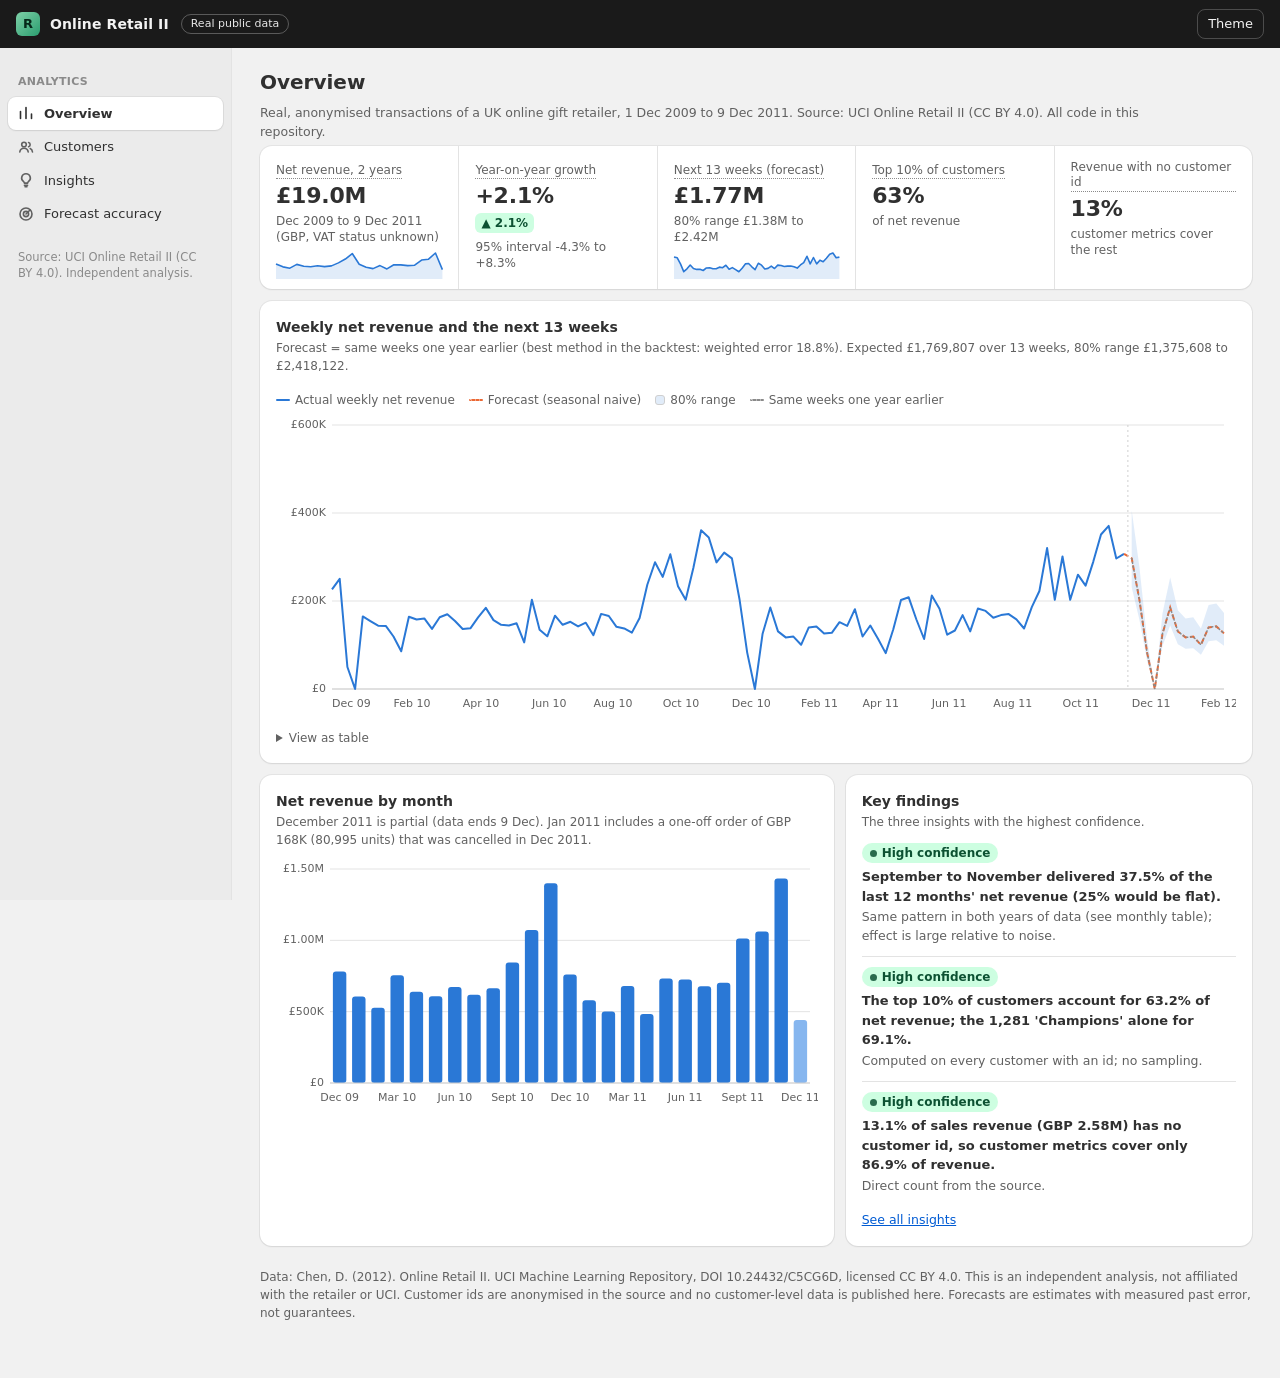
==== commit f7d356b5: "Report: admin-style redesign (sidebar pages, metric strip, insight filters, forecast accuracy page) " ====
--- a/report/index.html
+++ b/report/index.html
@@ -6,48 +6,269 @@
 <title>Online Retail II: insights and forecast (real public data)</title>
 <meta name="description" content="Insights, backtested forecasts and customer segments from two years of real transactions of a UK online gift retailer (UCI Online Retail II).">
 <style>
-:root, :root[data-theme="light"]{color-scheme:light;--page:#f9f9f7;--surface:#fcfcfb;--ink:#0b0b0b;--ink2:#52514e;--muted:#898781;--grid:#e1e0d9;--axis:#c3c2b7;--ring:rgba(11,11,11,.10);--wash:rgba(11,11,11,.06);--s1:#2a78d6;--s2:#eb6834;--s3:#1baf7a;--good:#006300;--warn:#8a5a00;--bad:#d03b3b;--band:rgba(42,120,214,.14);
---seq0:#cde2fb;--seq1:#b7d3f6;--seq2:#9ec5f4;--seq3:#86b6ef;--seq4:#6da7ec;--seq5:#5598e7;--seq6:#3987e5;--seq7:#2a78d6;--seq8:#256abf;--seq9:#1c5cab;--seq10:#184f95;--seq11:#104281;--seq12:#0d366b}
-@media (prefers-color-scheme:dark){:root:where(:not([data-theme="light"])){color-scheme:dark;--page:#0d0d0d;--surface:#1a1a19;--ink:#f0efec;--ink2:#c3c2b7;--grid:#2c2c2a;--axis:#383835;--ring:rgba(255,255,255,.10);--wash:rgba(255,255,255,.07);--s1:#3987e5;--s2:#d95926;--s3:#199e70;--good:#0ca30c;--warn:#fab219;--bad:#e66767;--band:rgba(57,135,229,.2)}}
-:root[data-theme="dark"]{color-scheme:dark;--page:#0d0d0d;--surface:#1a1a19;--ink:#f0efec;--ink2:#c3c2b7;--grid:#2c2c2a;--axis:#383835;--ring:rgba(255,255,255,.10);--wash:rgba(255,255,255,.07);--s1:#3987e5;--s2:#d95926;--s3:#199e70;--good:#0ca30c;--warn:#fab219;--bad:#e66767;--band:rgba(57,135,229,.2)}
-*{box-sizing:border-box}body{margin:0;background:var(--page);color:var(--ink);font:14px/1.5 system-ui,-apple-system,"Segoe UI",sans-serif}
-.wrap{max-width:1180px;margin:0 auto;padding:22px 20px 56px}h1{font-size:24px;margin:0 0 4px}h2{font-size:16px;margin:0 0 4px}.sub{color:var(--ink2);font-size:13px}
-.hero{display:grid;grid-template-columns:repeat(auto-fit,minmax(190px,1fr));gap:10px;margin:16px 0}.tile{background:var(--surface);border:1px solid var(--ring);border-radius:10px;padding:12px 14px}.tile .l{font-size:12px;color:var(--ink2)}.tile .v{font-size:26px;font-weight:650}.tile .d{font-size:12px;color:var(--ink2)}
-.card{background:var(--surface);border:1px solid var(--ring);border-radius:10px;padding:14px;margin-bottom:12px;min-width:0}.note{font-size:12px;color:var(--ink2);margin:0 0 8px}.grid2{display:grid;grid-template-columns:1fr 1fr;gap:12px}@media(max-width:880px){.grid2{grid-template-columns:1fr}}
-.legend{display:flex;flex-wrap:wrap;gap:4px 14px;font-size:12px;color:var(--ink2);margin-bottom:4px}.legend i{display:inline-block;width:14px;height:3px;margin-right:5px;vertical-align:3px;border-radius:2px;background:var(--c)}.legend i.box{height:10px;width:10px;vertical-align:-1px;border-radius:2px}
-svg text{fill:var(--ink2);font:11px system-ui,sans-serif}svg .ink{fill:var(--ink)}svg .grid{stroke:var(--grid);fill:none}svg .axis{stroke:var(--axis)}
-.tip{position:fixed;z-index:20;pointer-events:none;background:var(--surface);color:var(--ink);border:1px solid var(--axis);border-radius:8px;padding:8px 10px;font-size:12px;box-shadow:0 4px 18px rgba(0,0,0,.18);display:none;max-width:280px}.tip b{display:block;margin-bottom:3px}.tip .r{display:flex;justify-content:space-between;gap:14px}
-table{border-collapse:collapse;width:100%;font-size:12.5px}th,td{padding:6px 8px;text-align:right;border-bottom:1px solid var(--grid)}th:first-child,td:first-child,.l{text-align:left}th{color:var(--ink2);font-weight:560}
-.ins{border-left:4px solid var(--axis);padding:8px 12px;margin:0 0 10px;background:var(--surface);border-radius:0 8px 8px 0;border-top:1px solid var(--ring);border-right:1px solid var(--ring);border-bottom:1px solid var(--ring)}
-.ins h3{margin:0 0 4px;font-size:14px;font-weight:600}.ins .m{font-size:12.5px;color:var(--ink2)}.ins .m b{color:var(--ink)}
-.badge{display:inline-block;font-size:11px;padding:1px 8px;border-radius:999px;border:1px solid var(--axis);margin-right:6px;font-weight:600}.b-high{color:var(--good)}.b-medium{color:var(--warn)}.b-low{color:var(--bad)}
-details{margin-top:6px}summary{cursor:pointer;font-size:12px;color:var(--ink2)}footer{margin-top:22px;font-size:12px;color:var(--ink2)}
-.tools{display:flex;gap:8px;margin:8px 0 0}button{font:inherit;color:var(--ink);background:var(--surface);border:1px solid var(--axis);border-radius:6px;padding:3px 10px;cursor:pointer}
+/* Shared admin-style theme (inspired by the look and feel of ecommerce admin analytics: neutral grey canvas, white rounded cards,
+   dark top bar, left navigation, metric strip with trend pills). Own implementation, no third-party assets, no external fonts.
+   Tokens: light by default; dark via prefers-color-scheme or [data-theme="dark"]. Series colours keep the validated categorical order. */
+:root, :root[data-theme="light"] {
+  color-scheme: light;
+  --bg:#f1f1f1; --surface:#ffffff; --surface-2:#fafafa; --side:#ebebeb; --top:#1a1a1a; --top-ink:#f3f3f3;
+  --ink:#303030; --ink2:#616161; --muted:#8a8a8a; --line:#e3e3e3; --line-strong:#cfcfcf; --hover:#f4f4f4; --press:#ebebeb;
+  --shadow:0 1px 2px rgba(26,26,26,.07), 0 0 0 1px rgba(26,26,26,.06);
+  --pop-shadow:0 8px 24px rgba(26,26,26,.18), 0 0 0 1px rgba(26,26,26,.08);
+  --primary:#303030; --primary-ink:#ffffff; --link:#005bd3; --focus:#005bd3;
+  --ok-bg:#cdfee1; --ok-ink:#0c5132; --bad-bg:#fedad9; --bad-ink:#8e0b21; --warn-bg:#ffeb78; --warn-ink:#5e4200; --info-bg:#e0f0ff; --info-ink:#00527c; --neutral-bg:#e8e8e8; --neutral-ink:#4a4a4a;
+  --s1:#2a78d6; --s2:#eb6834; --s3:#1baf7a; --s4:#eda100; --s5:#e87ba4; --s6:#008300; --s7:#6250d6; --s8:#e34948;
+  --good:#006300; --critical:#d03b3b; --band:rgba(42,120,214,.14); --compare:#8a8a8a;
+  --seq0:#cde2fb; --seq1:#b7d3f6; --seq2:#9ec5f4; --seq3:#86b6ef; --seq4:#6da7ec; --seq5:#5598e7; --seq6:#3987e5; --seq7:#2a78d6; --seq8:#256abf; --seq9:#1c5cab; --seq10:#184f95; --seq11:#104281; --seq12:#0d366b;
+}
+@media (prefers-color-scheme: dark) {
+  :root:where(:not([data-theme="light"])) {
+    color-scheme: dark;
+    --bg:#0f0f0f; --surface:#1a1a1a; --surface-2:#202020; --side:#141414; --top:#000000; --top-ink:#f3f3f3;
+    --ink:#f3f3f3; --ink2:#c7c7c7; --muted:#8a8a8a; --line:#2e2e2e; --line-strong:#454545; --hover:#242424; --press:#2b2b2b;
+    --shadow:0 0 0 1px rgba(255,255,255,.08); --pop-shadow:0 8px 24px rgba(0,0,0,.6), 0 0 0 1px rgba(255,255,255,.1);
+    --primary:#f3f3f3; --primary-ink:#1a1a1a; --link:#7fb5ff; --focus:#7fb5ff;
+    --ok-bg:#0b3d24; --ok-ink:#9be8bf; --bad-bg:#4a1218; --bad-ink:#ffb4b4; --warn-bg:#4a3a00; --warn-ink:#ffe27a; --info-bg:#0c2b44; --info-ink:#9ccfff; --neutral-bg:#2e2e2e; --neutral-ink:#d0d0d0;
+    --s1:#3987e5; --s2:#d95926; --s3:#199e70; --s4:#c98500; --s5:#d55181; --s6:#0ca30c; --s7:#9085e9; --s8:#e66767;
+    --good:#0ca30c; --critical:#e66767; --band:rgba(57,135,229,.2); --compare:#8a8a8a;
+  }
+}
+:root[data-theme="dark"] {
+  color-scheme: dark;
+  --bg:#0f0f0f; --surface:#1a1a1a; --surface-2:#202020; --side:#141414; --top:#000000; --top-ink:#f3f3f3;
+  --ink:#f3f3f3; --ink2:#c7c7c7; --muted:#8a8a8a; --line:#2e2e2e; --line-strong:#454545; --hover:#242424; --press:#2b2b2b;
+  --shadow:0 0 0 1px rgba(255,255,255,.08); --pop-shadow:0 8px 24px rgba(0,0,0,.6), 0 0 0 1px rgba(255,255,255,.1);
+  --primary:#f3f3f3; --primary-ink:#1a1a1a; --link:#7fb5ff; --focus:#7fb5ff;
+  --ok-bg:#0b3d24; --ok-ink:#9be8bf; --bad-bg:#4a1218; --bad-ink:#ffb4b4; --warn-bg:#4a3a00; --warn-ink:#ffe27a; --info-bg:#0c2b44; --info-ink:#9ccfff; --neutral-bg:#2e2e2e; --neutral-ink:#d0d0d0;
+  --s1:#3987e5; --s2:#d95926; --s3:#199e70; --s4:#c98500; --s5:#d55181; --s6:#0ca30c; --s7:#9085e9; --s8:#e66767;
+  --good:#0ca30c; --critical:#e66767; --band:rgba(57,135,229,.2); --compare:#8a8a8a;
+}
+
+*{box-sizing:border-box}
+html,body{height:100%}
+body{margin:0;background:var(--bg);color:var(--ink);font:13px/1.5 system-ui,-apple-system,"Segoe UI",Roboto,sans-serif;-webkit-font-smoothing:antialiased}
+a{color:var(--link)}
+button,select,input{font:inherit;color:inherit}
+:focus-visible{outline:2px solid var(--focus);outline-offset:2px;border-radius:6px}
+.sr{position:absolute;width:1px;height:1px;overflow:hidden;clip:rect(0 0 0 0)}
+
+/* top bar */
+.topbar{position:sticky;top:0;z-index:30;height:48px;background:var(--top);color:var(--top-ink);display:flex;align-items:center;gap:12px;padding:0 16px}
+.brand{display:flex;align-items:center;gap:10px;font-weight:650;font-size:14px;letter-spacing:.1px}
+.logo{width:24px;height:24px;border-radius:6px;background:linear-gradient(135deg,#7fd1a8,#2a9d6f);display:grid;place-items:center;color:#06281a;font-weight:800;font-size:13px}
+.topbar .spacer{flex:1}
+.topbar .pill-top{font-size:11px;border:1px solid rgba(255,255,255,.28);border-radius:999px;padding:1px 9px;color:#e8e8e8}
+.topbar .tbtn{background:transparent;border:1px solid rgba(255,255,255,.22);color:var(--top-ink);border-radius:8px;padding:4px 10px;cursor:pointer}
+.topbar .tbtn:hover{background:rgba(255,255,255,.1)}
+.burger{display:none}
+
+/* shell */
+.shell{display:grid;grid-template-columns:232px minmax(0,1fr);min-height:calc(100vh - 48px)}
+.side{background:var(--side);padding:12px 8px;border-right:1px solid var(--line);position:sticky;top:48px;align-self:start;height:calc(100vh - 48px);overflow:auto}
+.side h6{margin:14px 10px 6px;font-size:11px;font-weight:600;color:var(--muted);letter-spacing:.3px;text-transform:uppercase}
+.nav{display:flex;align-items:center;gap:10px;width:100%;padding:7px 10px;border:none;background:transparent;border-radius:8px;color:var(--ink);cursor:pointer;text-align:left;text-decoration:none;font-weight:500}
+.nav svg{width:16px;height:16px;flex:none;stroke:currentColor;fill:none;stroke-width:1.6;stroke-linecap:round;stroke-linejoin:round;color:var(--ink2)}
+.nav:hover{background:var(--press)}
+.nav[aria-current="page"]{background:var(--surface);box-shadow:var(--shadow);font-weight:650}
+.nav[aria-current="page"] svg{color:var(--ink)}
+.side .foot{margin:18px 10px 0;font-size:11.5px;color:var(--muted);line-height:1.45}
+.main{padding:20px 28px 56px;max-width:1180px;width:100%}
+
+/* page head and controls */
+.page-head{display:flex;flex-wrap:wrap;align-items:center;gap:10px 12px;margin-bottom:14px}
+.page-head h1{font-size:20px;line-height:28px;font-weight:650;margin:0 auto 0 0}
+.btn{display:inline-flex;align-items:center;gap:6px;background:var(--surface);border:1px solid var(--line-strong);border-radius:8px;padding:5px 11px;cursor:pointer;box-shadow:0 1px 0 rgba(26,26,26,.05);white-space:nowrap}
+.btn:hover{background:var(--hover)}
+.btn[aria-expanded="true"]{background:var(--press)}
+.btn.primary{background:var(--primary);color:var(--primary-ink);border-color:var(--primary)}
+.btn .chev{width:10px;height:10px;stroke:currentColor;fill:none;stroke-width:2;color:var(--ink2)}
+.btn .k{color:var(--ink2)}
+.ctrl{position:relative}
+.pop{position:absolute;top:calc(100% + 6px);left:0;z-index:25;min-width:240px;background:var(--surface);border-radius:12px;box-shadow:var(--pop-shadow);padding:6px;display:none}
+.pop.right{left:auto;right:0}
+.pop.open{display:block}
+.pop .item{display:flex;align-items:center;gap:10px;width:100%;padding:7px 10px;border:none;background:transparent;border-radius:8px;cursor:pointer;text-align:left}
+.pop .item:hover{background:var(--hover)}
+.pop .item[aria-checked="true"]{background:var(--press);font-weight:600}
+.pop .sep{height:1px;background:var(--line);margin:6px 4px}
+.pop .row{display:flex;gap:8px;align-items:center;padding:6px 10px}
+.pop select{flex:1;background:var(--surface);border:1px solid var(--line-strong);border-radius:8px;padding:5px 8px}
+.check{width:16px;height:16px;border:1.5px solid var(--line-strong);border-radius:4px;display:inline-grid;place-items:center;flex:none;background:var(--surface)}
+.item[aria-checked="true"] .check{background:var(--primary);border-color:var(--primary);color:var(--primary-ink)}
+.check svg{width:11px;height:11px;stroke:currentColor;fill:none;stroke-width:3;opacity:0}
+.item[aria-checked="true"] .check svg{opacity:1}
+.swatch{width:9px;height:9px;border-radius:50%;flex:none;background:var(--c)}
+.switch{display:inline-flex;align-items:center;gap:8px;cursor:pointer;user-select:none}
+.switch input{position:absolute;opacity:0}
+.switch .tr{width:32px;height:18px;border-radius:999px;background:var(--line-strong);position:relative;transition:background .12s}
+.switch .tr::after{content:"";position:absolute;top:2px;left:2px;width:14px;height:14px;border-radius:50%;background:#fff;transition:transform .12s;box-shadow:0 1px 2px rgba(0,0,0,.3)}
+.switch input:checked + .tr{background:var(--primary)}
+.switch input:checked + .tr::after{transform:translateX(14px);background:var(--primary-ink)}
+.switch input:focus-visible + .tr{outline:2px solid var(--focus);outline-offset:2px}
+
+/* cards */
+.card{background:var(--surface);border-radius:12px;box-shadow:var(--shadow);padding:16px;min-width:0}
+.card h2{font-size:14px;line-height:20px;font-weight:650;margin:0}
+.card .note{margin:2px 0 10px;color:var(--ink2);font-size:12px}
+.card-head{display:flex;align-items:flex-start;gap:12px;justify-content:space-between;flex-wrap:wrap;margin-bottom:6px}
+.grid{display:grid;grid-template-columns:repeat(12,minmax(0,1fr));gap:12px;margin-top:12px}
+.c12{grid-column:span 12}.c8{grid-column:span 8}.c7{grid-column:span 7}.c6{grid-column:span 6}.c5{grid-column:span 5}.c4{grid-column:span 4}
+@media (max-width:1000px){.c8,.c7,.c6,.c5,.c4{grid-column:span 12}}
+
+/* metric strip */
+.strip{display:grid;grid-template-columns:repeat(auto-fit,minmax(170px,1fr));padding:0;overflow:hidden}
+.kpi{padding:14px 16px 10px;border-left:1px solid var(--line);position:relative;min-width:0;background:transparent;border-top:none;border-right:none;border-bottom:none;text-align:left;cursor:default}
+.kpi:first-child{border-left:none}
+button.kpi{cursor:pointer}
+button.kpi:hover{background:var(--hover)}
+button.kpi[aria-pressed="true"]{box-shadow:inset 0 -2px 0 var(--ink)}
+.kpi .l{font-size:12px;color:var(--ink2);display:inline-block;border-bottom:1px dotted var(--muted);line-height:1.3}
+.kpi .v{font-size:22px;line-height:30px;font-weight:650;margin-top:2px;letter-spacing:-.2px;white-space:nowrap}
+.kpi .d{display:flex;align-items:center;gap:6px;min-height:22px;font-size:12px;color:var(--ink2);margin-top:2px}
+.kpi svg.spark{display:block;width:100%;height:28px;margin-top:6px;overflow:visible}
+.pill{display:inline-flex;align-items:center;gap:3px;border-radius:6px;padding:0 6px;font-size:12px;font-weight:600;line-height:20px;white-space:nowrap}
+.pill.up{background:var(--ok-bg);color:var(--ok-ink)}
+.pill.down{background:var(--bad-bg);color:var(--bad-ink)}
+.pill.flat{background:var(--neutral-bg);color:var(--neutral-ink)}
+.badge{display:inline-flex;align-items:center;gap:5px;border-radius:999px;padding:0 8px;font-size:12px;font-weight:550;line-height:20px;white-space:nowrap}
+.badge::before{content:"";width:7px;height:7px;border-radius:50%;background:currentColor;opacity:.85}
+.badge.success{background:var(--ok-bg);color:var(--ok-ink)}
+.badge.critical{background:var(--bad-bg);color:var(--bad-ink)}
+.badge.warning{background:var(--warn-bg);color:var(--warn-ink)}
+.badge.info{background:var(--info-bg);color:var(--info-ink)}
+.badge.neutral{background:var(--neutral-bg);color:var(--neutral-ink)}
+
+/* segmented control and legends */
+.seg{display:inline-flex;background:var(--press);border-radius:8px;padding:2px;gap:2px}
+.seg button{border:none;background:transparent;border-radius:6px;padding:3px 10px;cursor:pointer;color:var(--ink2);font-weight:550}
+.seg button[aria-pressed="true"]{background:var(--surface);color:var(--ink);box-shadow:0 1px 2px rgba(26,26,26,.15)}
+.legend{display:flex;flex-wrap:wrap;gap:4px 14px;margin:2px 0 6px;font-size:12px;color:var(--ink2)}
+.legend i{display:inline-block;width:10px;height:10px;border-radius:3px;margin-right:5px;vertical-align:-1px;background:var(--c)}
+.legend i.line{height:2px;width:14px;border-radius:1px;vertical-align:3px}
+.legend i.dash{height:0;width:14px;border-top:2px dotted var(--c);background:none;vertical-align:3px}
+.legend i.band{background:var(--wash,rgba(128,128,128,.12));border:1px solid var(--line-strong)}
+
+/* charts */
+svg text{fill:var(--ink2);font:11px system-ui,-apple-system,"Segoe UI",sans-serif}
+svg .ink{fill:var(--ink)}
+svg .grid{stroke:var(--line);stroke-width:1;fill:none}
+svg .axis{stroke:var(--line-strong);stroke-width:1}
+.tip{position:fixed;z-index:60;pointer-events:none;background:var(--surface);color:var(--ink);border-radius:10px;padding:9px 11px;font-size:12px;box-shadow:var(--pop-shadow);max-width:290px;display:none}
+.tip b{display:block;margin-bottom:4px}
+.tip .r{display:flex;justify-content:space-between;gap:16px}
+.tip .r i{display:inline-block;width:9px;height:9px;border-radius:50%;margin-right:6px}
+
+/* tables */
+.scroll{max-height:340px;overflow:auto;border-radius:8px}
+table{border-collapse:collapse;width:100%;font-size:13px}
+th,td{padding:9px 12px;text-align:right;border-bottom:1px solid var(--line);white-space:nowrap}
+th:first-child,td:first-child,.l{text-align:left}
+th{color:var(--ink2);font-weight:560;background:var(--surface-2);position:sticky;top:0;font-size:12px}
+tbody tr:hover td{background:var(--hover)}
+tbody tr:last-child td{border-bottom:none}
+details{margin-top:8px}summary{cursor:pointer;font-size:12px;color:var(--ink2)}
+.empty{color:var(--ink2);padding:28px 0;text-align:center}
+.insight{border:1px solid var(--line);border-radius:10px;padding:12px 14px;margin:0 0 10px;background:var(--surface)}
+.insight h3{margin:0 0 6px;font-size:14px;line-height:20px;font-weight:600}
+.insight .m{color:var(--ink2);font-size:12.5px}.insight .m b{color:var(--ink)}
+footer.foot-note{margin-top:22px;font-size:12px;color:var(--ink2)}
+
+/* small screens: navigation becomes a horizontal strip */
+@media (max-width:860px){
+  .shell{grid-template-columns:1fr}
+  .side{position:static;height:auto;display:flex;gap:4px;overflow-x:auto;padding:8px;border-right:none;border-bottom:1px solid var(--line)}
+  .side h6,.side .foot{display:none}
+  .nav{width:auto;white-space:nowrap}
+  .main{padding:14px 12px 40px}
+  .page-head h1{width:100%}
+  .strip{grid-template-columns:repeat(2,minmax(0,1fr))}
+  .kpi:nth-child(odd){border-left:none}
+  .kpi{border-top:1px solid var(--line)}
+  .kpi:nth-child(-n+2){border-top:none}
+}
+@media print{.topbar,.side,.page-head .ctrl,.switch{display:none}.shell{display:block}body{background:#fff}}
+
+.page[hidden]{display:none}
+.sub{color:var(--ink2);font-size:12.5px;margin:-6px 0 4px;max-width:880px}
+.kpi .d .ci{min-width:0}
+.kpi .d{align-items:flex-start;line-height:1.35}
+.kpi .d{flex-wrap:wrap}
+.legend i.box{border-radius:2px}
+.finding{display:block;padding:10px 0;border-top:1px solid var(--line)}
+.finding:first-of-type{border-top:none;padding-top:2px}
+.finding .t{font-weight:600;margin:4px 0 2px}
+.finding .w{color:var(--ink2);font-size:12.5px}
+.card .more{display:inline-block;margin-top:6px;font-size:12.5px}
+.filters{display:flex;flex-wrap:wrap;align-items:center;gap:10px 14px;margin-bottom:12px}
+.filters label{color:var(--ink2);font-size:12.5px;display:flex;align-items:center;gap:6px}
+.filters select{background:var(--surface);border:1px solid var(--line-strong);border-radius:8px;padding:5px 8px}
+.filters .count{margin-left:auto;color:var(--ink2);font-size:12.5px}
+.insight .top{display:flex;gap:8px;align-items:center;flex-wrap:wrap;margin-bottom:6px;color:var(--ink2);font-size:12px}
+.insight .row{margin:3px 0 0;color:var(--ink2);font-size:12.5px}.insight .row b{color:var(--ink);font-weight:600}
+.warnline{display:flex;gap:10px;align-items:flex-start;margin-top:12px;padding:10px 12px;border-radius:10px;background:var(--warn-bg);color:var(--warn-ink);font-size:12.5px}
+.warnline b{font-weight:650}
+.used{margin-left:6px}
+.tight th,.tight td{padding:7px 10px}
+.num{font-variant-numeric:tabular-nums}
+@media (max-width:860px){.kpi:last-child:nth-child(odd){grid-column:span 2}.shell{grid-template-columns:minmax(0,1fr)}.main{min-width:0}.filters .count{margin-left:0;width:100%}.kpi .v{font-size:19px}}
 </style>
 </head>
-<body><div class="wrap">
-<h1>Online Retail II: numbers that speak, and what comes next</h1>
-<div class="sub" id="sub"></div>
-<div class="tools"><button id="theme" type="button">Theme</button></div>
-<div class="hero" id="hero"></div>
-
-<div class="card"><h2>Weekly net revenue and the next 13 weeks</h2>
-<p class="note" id="fnote"></p><div class="legend" id="flg"></div><div id="fc"></div><div id="fct"></div></div>
-
-<div class="grid2">
-<div class="card"><h2>Net revenue by month</h2><p class="note">December 2011 is partial (data ends 9 Dec). Jan 2011 includes a one-off order of GBP 168K (80,995 units) that was cancelled in Dec 2011.</p><div id="mo"></div></div>
-<div class="card"><h2>Customer segments (RFM)</h2><p class="note">Share of net revenue by segment, customers with an id only.</p><div id="rfm"></div></div>
+<body>
+<header class="topbar">
+  <button class="tbtn burger" type="button" aria-hidden="true" tabindex="-1"></button>
+  <div class="brand"><span class="logo" aria-hidden="true">R</span><span>Online Retail II</span></div>
+  <span class="pill-top">Real public data</span>
+  <span class="spacer"></span>
+  <button class="tbtn" id="theme" type="button" aria-label="Toggle light and dark theme">Theme</button>
+</header>
+<div class="shell">
+  <aside class="side" aria-label="Sections">
+    <h6>Analytics</h6>
+    <nav id="nav" aria-label="Analytics pages"></nav>
+    <p class="foot" id="sidefoot"></p>
+  </aside>
+  <main class="main" id="main">
+    <section class="page" id="p-overview" data-page="overview" hidden>
+      <div class="page-head"><h1>Overview</h1></div>
+      <p class="sub" id="sub"></p>
+      <div class="card strip" id="hero"></div>
+      <div class="grid">
+        <div class="card c12"><div class="card-head"><div><h2>Weekly net revenue and the next 13 weeks</h2><p class="note" id="fnote"></p></div></div><div class="legend" id="flg"></div><div id="fc"></div><div id="fct"></div></div>
+        <div class="card c7"><h2>Net revenue by month</h2><p class="note">December 2011 is partial (data ends 9 Dec). Jan 2011 includes a one-off order of GBP 168K (80,995 units) that was cancelled in Dec 2011.</p><div id="mo"></div></div>
+        <div class="card c5"><h2>Key findings</h2><p class="note">The three insights with the highest confidence.</p><div id="keyf"></div><a class="more" href="#insights">See all insights</a></div>
+      </div>
+    </section>
+
+    <section class="page" id="p-customers" data-page="customers" hidden>
+      <div class="page-head"><h1>Customers</h1></div>
+      <div class="grid" style="margin-top:0">
+        <div class="card c12"><h2>Customer segments (RFM)</h2><p class="note">Share of net revenue by segment, customers with an id only.</p><div id="rfm"></div><div class="scroll" id="rfmt"></div></div>
+        <div class="card c12"><h2>Cohort retention</h2><p class="note">Share of each first-purchase month's customers who bought again in month k. Later cohorts have fewer observable months.</p><div class="scroll" style="max-height:none;overflow-x:auto"><div id="coh"></div></div></div>
+      </div>
+    </section>
+
+    <section class="page" id="p-insights" data-page="insights" hidden>
+      <div class="page-head"><h1>Insights</h1></div>
+      <p class="sub">Generated by code from the cleaned data. Confidence reflects data volume and, for predictions, how well the method did on past data.</p>
+      <div class="filters">
+        <div class="seg" id="conf" role="group" aria-label="Filter by confidence"></div>
+        <label>Area <select id="area"></select></label>
+        <span class="count" id="count" role="status" aria-live="polite"></span>
+      </div>
+      <div id="ins"></div>
+    </section>
+
+    <section class="page" id="p-accuracy" data-page="accuracy" hidden>
+      <div class="page-head"><h1>Forecast accuracy</h1></div>
+      <div class="grid" style="margin-top:0">
+        <div class="card c12"><h2>Backtest</h2><p class="note" id="btnote"></p><div class="scroll" style="max-height:none"><div id="bt"></div></div><div class="warnline" id="cmwarn"></div></div>
+      </div>
+    </section>
+    <footer class="foot-note" id="foot"></footer>
+  </main>
 </div>
-
-<div class="card"><h2>Cohort retention</h2><p class="note">Share of each first-purchase month's customers who bought again in month k. Later cohorts have fewer observable months.</p><div id="coh"></div></div>
-
-<div class="card"><h2>Insights, with evidence, confidence and what to do</h2><p class="note">Generated by code from the cleaned data. Confidence reflects data volume and, for predictions, how well the method did on past data.</p><div id="ins"></div></div>
-
-<div class="card"><h2>How good are the forecasts? Backtest</h2><p class="note">Weighted absolute percentage error over 13-week-ahead forecasts from 9 past origins. A more complex model is only used if it beats the simple one by at least 2 points.</p><div id="bt"></div></div>
-
-<footer id="foot"></footer>
-</div><div class="tip" id="tip"></div>
-<script id="data" type="application/json">{"meta":{"subtitle":"Real, anonymised transactions of a UK online gift retailer, 1 Dec 2009 to 9 Dec 2011. Source: UCI Online Retail II (CC BY 4.0). All code in this repository.","footer":"Data: Chen, D. (2012). Online Retail II. UCI Machine Learning Repository, DOI 10.24432/C5CG6D, licensed CC BY 4.0. This is an independent analysis, not affiliated with the retailer or UCI. Customer ids are anonymised in the source and no customer-level data is published here. Forecasts are estimates with measured past error, not guarantees."},"hero":[{"l":"Net revenue, 2 years","v":"£19.0M","d":"Dec 2009 to 9 Dec 2011 (GBP, VAT status unknown)"},{"l":"Year-on-year growth","v":"+2.1%","d":"95% interval -4.3% to +8.3%"},{"l":"Next 13 weeks (forecast)","v":"£1.77M","d":"80% range £1.38M to £2.42M"},{"l":"Top 10% of customers","v":"63%","d":"of net revenue"},{"l":"Revenue with no customer id","v":"13%","d":"customer metrics cover the rest"}],"forecast":{"history":[{"week":"2009-12-07","y":226253.93000000337},{"week":"2009-12-14","y":250182.0700000038},{"week":"2009-12-21","y":49894.60000000025},{"week":"2009-12-28","y":0.0},{"week":"2010-01-04","y":165013.3800000008},{"week":"2010-01-11","y":154256.77000000243},{"week":"2010-01-18","y":143771.98000000083},{"week":"2010-01-25","y":143343.05000000042},{"week":"2010-02-01","y":119430.01999999923},{"week":"2010-02-08","y":85754.76999999984},{"week":"2010-02-15","y":164050.3500000014},{"week":"2010-02-22","y":157925.15000000186},{"week":"2010-03-01","y":160559.0500000025},{"week":"2010-03-08","y":136546.47999999986},{"week":"2010-03-15","y":163050.39000000028},{"week":"2010-03-22","y":169955.08000000115},{"week":"2010-03-29","y":154520.66000000123},{"week":"2010-04-05","y":136439.5100000006},{"week":"2010-04-12","y":137925.53999999934},{"week":"2010-04-19","y":162697.86000000234},{"week":"2010-04-26","y":184213.46999999956},{"week":"2010-05-03","y":156650.6300000016},{"week":"2010-05-10","y":145917.46000000086},{"week":"2010-05-17","y":144239.30999999875},{"week":"2010-05-24","y":149281.02000000014},{"week":"2010-05-31","y":105982.98000000021},{"week":"2010-06-07","y":202681.93000000325},{"week":"2010-06-14","y":134497.3199999991},{"week":"2010-06-21","y":119828.81999999944},{"week":"2010-06-28","y":166518.05000000095},{"week":"2010-07-05","y":145826.60000000018},{"week":"2010-07-12","y":152815.98999999918},{"week":"2010-07-19","y":142255.82999999975},{"week":"2010-07-26","y":150642.9999999986},{"week":"2010-08-02","y":122345.67999999847},{"week":"2010-08-09","y":170692.29000000018},{"week":"2010-08-16","y":165983.6500000014},{"week":"2010-08-23","y":141405.78000000014},{"week":"2010-08-30","y":137781.94000000024},{"week":"2010-09-06","y":128263.16999999824},{"week":"2010-09-13","y":161371.65000000023},{"week":"2010-09-20","y":236731.08999999973},{"week":"2010-09-27","y":288014.4300000083},{"week":"2010-10-04","y":254790.65000000517},{"week":"2010-10-11","y":306143.7400000072},{"week":"2010-10-18","y":233426.28000000547},{"week":"2010-10-25","y":202945.49000000342},{"week":"2010-11-01","y":275716.6300000084},{"week":"2010-11-08","y":360740.07000000885},{"week":"2010-11-15","y":344288.5400000095},{"week":"2010-11-22","y":287681.9900000106},{"week":"2010-11-29","y":310102.90000000864},{"week":"2010-12-06","y":296838.64000000677},{"week":"2010-12-13","y":202839.14000000255},{"week":"2010-12-20","y":82675.24000000041},{"week":"2010-12-27","y":0.0},{"week":"2011-01-03","y":125737.83999999925},{"week":"2011-01-10","y":185317.36000000333},{"week":"2011-01-17","y":130796.82999999892},{"week":"2011-01-24","y":117337.61999999867},{"week":"2011-01-31","y":119185.92999999884},{"week":"2011-02-07","y":100439.4199999991},{"week":"2011-02-14","y":139906.52000000078},{"week":"2011-02-21","y":142299.92000000048},{"week":"2011-02-28","y":126432.28999999881},{"week":"2011-03-07","y":127714.48999999891},{"week":"2011-03-14","y":151908.5700000001},{"week":"2011-03-21","y":143458.59999999896},{"week":"2011-03-28","y":181475.96000000127},{"week":"2011-04-04","y":119312.88999999952},{"week":"2011-04-11","y":144351.43000000023},{"week":"2011-04-18","y":113999.23999999969},{"week":"2011-04-25","y":81548.44000000002},{"week":"2011-05-02","y":135737.11000000092},{"week":"2011-05-09","y":202300.15000000034},{"week":"2011-05-16","y":208377.20000000112},{"week":"2011-05-23","y":157860.01000000013},{"week":"2011-05-30","y":113688.06999999892},{"week":"2011-06-06","y":212228.42999999947},{"week":"2011-06-13","y":182525.3099999998},{"week":"2011-06-20","y":123300.33999999931},{"week":"2011-06-27","y":132906.60999999952},{"week":"2011-07-04","y":168043.26000000208},{"week":"2011-07-11","y":130847.77999999914},{"week":"2011-07-18","y":183042.74999999988},{"week":"2011-07-25","y":177510.77999999997},{"week":"2011-08-01","y":161980.35999999958},{"week":"2011-08-08","y":167894.2700000006},{"week":"2011-08-15","y":170339.70999999964},{"week":"2011-08-22","y":158299.04000000085},{"week":"2011-08-29","y":137448.9599999998},{"week":"2011-09-05","y":186085.1600000005},{"week":"2011-09-12","y":222718.88999999923},{"week":"2011-09-19","y":320223.6500000076},{"week":"2011-09-26","y":202648.19999999995},{"week":"2011-10-03","y":301208.65000000363},{"week":"2011-10-10","y":202640.520000002},{"week":"2011-10-17","y":259712.3200000018},{"week":"2011-10-24","y":235085.9300000011},{"week":"2011-10-31","y":289593.31000000745},{"week":"2011-11-07","y":351158.8500000154},{"week":"2011-11-14","y":370687.2600000118},{"week":"2011-11-21","y":296531.4100000128},{"week":"2011-11-28","y":307087.1900000082}],"forecast":[{"week":"2011-12-05","point":296838.64000000677,"lo":230722.14806620864,"hi":405576.5722118046},{"week":"2011-12-12","point":202839.14000000255,"lo":157659.6702258909,"hi":277143.17486291373},{"week":"2011-12-19","point":82675.24000000041,"lo":64260.53213519977,"hi":112960.83436437952},{"week":"2011-12-26","point":0.0,"lo":0.0,"hi":0.0},{"week":"2012-01-02","point":125737.83999999925,"lo":97731.56398373345,"hi":171798.12622950596},{"week":"2012-01-09","point":185317.36000000333,"lo":144040.61200778538,"hi":253202.81631845716},{"week":"2012-01-16","point":130796.82999999892,"lo":101663.73750347928,"hi":178710.32547369334},{"week":"2012-01-23","point":117337.61999999867,"lo":91202.37087521894,"hi":160320.73759362887},{"week":"2012-01-30","point":119185.92999999884,"lo":92638.99669149503,"hi":162846.1205228353},{"week":"2012-02-06","point":100439.4199999991,"lo":78067.99927705969,"hi":137232.38887814767},{"week":"2012-02-13","point":139906.52000000078,"lo":108744.37648301927,"hi":191157.077163813},{"week":"2012-02-20","point":142299.92000000048,"lo":110604.68142573691,"hi":194427.22746476976},{"week":"2012-02-27","point":126432.28999999881,"lo":98271.33534141273,"hi":172746.96715726488}],"forecast_total":{"point":1769806.7500000077,"lo":1375608.02401624,"hi":2418122.3682412137},"chosen_model":"seasonal_naive","chosen_wape":0.1880688452720293,"backtest":[{"model":"ensemble","origins":9,"wape":0.18657774391969686,"bias":-0.003961032274878984},{"model":"seasonal_naive","origins":9,"wape":0.1880688452720293,"bias":-0.017990670300719214},{"model":"regression_fourier","origins":9,"wape":0.2040199879081778,"bias":0.010068605750961135},{"model":"seasonal_naive_x_growth","origins":9,"wape":0.21133129527306205,"bias":0.048512644962765084},{"model":"naive_last_value","origins":9,"wape":0.32719184765418385,"bias":-0.18376214013342296}],"last_year":[296838.64000000677,202839.14000000255,82675.24000000041,0.0,125737.83999999925,185317.36000000333,130796.82999999892,117337.61999999867,119185.92999999884,100439.4199999991,139906.52000000078,142299.92000000048,126432.28999999881]},"monthly":[{"month":"2009-12-01","net":781541.690000019,"orders":1666,"partial":false},{"month":"2010-01-01","net":606385.1799999977,"orders":1049,"partial":false},{"month":"2010-02-01","net":527160.2900000062,"orders":1189,"partial":false},{"month":"2010-03-01","net":754676.6500000095,"orders":1647,"partial":false},{"month":"2010-04-01","net":638968.5600000009,"orders":1435,"partial":false},{"month":"2010-05-01","net":608351.2500000008,"orders":1484,"partial":false},{"month":"2010-06-01","net":672972.0100000023,"orders":1612,"partial":false},{"month":"2010-07-01","net":617764.2599999883,"orders":1507,"partial":false},{"month":"2010-08-01","net":663642.0699999868,"orders":1402,"partial":false},{"month":"2010-09-01","net":844100.3700000229,"orders":1789,"partial":false},{"month":"2010-10-01","net":1072467.6499999,"orders":2244,"partial":false},{"month":"2010-11-01","net":1400559.239999901,"orders":2719,"partial":false},{"month":"2010-12-01","net":760323.910000005,"orders":1550,"partial":false},{"month":"2011-01-01","net":580406.8900000211,"orders":1081,"partial":false},{"month":"2011-02-01","net":500510.3300000268,"orders":1093,"partial":false},{"month":"2011-03-01","net":680582.3100000191,"orders":1440,"partial":false},{"month":"2011-04-01","net":482901.2100000136,"orders":1235,"partial":false},{"month":"2011-05-01","net":732244.180000012,"orders":1668,"partial":false},{"month":"2011-06-01","net":724991.030000023,"orders":1525,"partial":false},{"month":"2011-07-01","net":677955.2000000163,"orders":1452,"partial":false},{"month":"2011-08-01","net":702583.980000014,"orders":1339,"partial":false},{"month":"2011-09-01","net":1013430.6800000112,"orders":1818,"partial":false},{"month":"2011-10-01","net":1062677.659999984,"orders":2005,"partial":false},{"month":"2011-11-01","net":1432734.9900000338,"orders":2751,"partial":false},{"month":"2011-12-01","net":441366.51000001753,"orders":816,"partial":true}],"cohorts":[{"cohort":"2009-12-01","size":951,"active":[951,333,317,404,360,342,358,327,321,344,401,472,358],"ret":[1.0,0.3501577287066246,0.3333333333333333,0.4248159831756046,0.3785488958990536,0.3596214511041009,0.3764458464773922,0.3438485804416404,0.3375394321766561,0.3617245005257624,0.4216614090431125,0.4963196635120925,0.3764458464773922]},{"cohort":"2010-01-01","size":368,"active":[368,79,118,116,100,114,99,86,105,120,114,66,84],"ret":[1.0,0.2146739130434782,0.3206521739130434,0.3152173913043478,0.2717391304347826,0.3097826086956521,0.2690217391304347,0.233695652173913,0.2853260869565217,0.3260869565217391,0.3097826086956521,0.1793478260869565,0.2282608695652173]},{"cohort":"2010-02-01","size":375,"active":[375,88,85,110,92,74,72,108,96,104,43,47,57],"ret":[1.0,0.2346666666666666,0.2266666666666666,0.2933333333333333,0.2453333333333333,0.1973333333333333,0.192,0.288,0.256,0.2773333333333333,0.1146666666666666,0.1253333333333333,0.152]},{"cohort":"2010-03-01","size":441,"active":[441,84,102,107,102,90,109,135,122,48,51,64,88],"ret":[1.0,0.1904761904761904,0.2312925170068027,0.2426303854875283,0.2312925170068027,0.2040816326530612,0.2471655328798186,0.3061224489795918,0.2766439909297052,0.1088435374149659,0.1156462585034013,0.1451247165532879,0.1995464852607709]},{"cohort":"2010-04-01","size":294,"active":[294,56,56,47,54,65,81,78,31,32,22,41,42],"ret":[1.0,0.1904761904761904,0.1904761904761904,0.1598639455782313,0.1836734693877551,0.2210884353741496,0.2755102040816326,0.2653061224489796,0.1054421768707483,0.1088435374149659,0.0748299319727891,0.1394557823129251,0.1428571428571428]},{"cohort":"2010-05-01","size":255,"active":[255,40,43,45,45,65,54,32,15,21,29,34,39],"ret":[1.0,0.1568627450980392,0.1686274509803921,0.1764705882352941,0.1764705882352941,0.2549019607843137,0.2117647058823529,0.1254901960784313,0.0588235294117647,0.0823529411764705,0.1137254901960784,0.1333333333333333,0.1529411764705882]},{"cohort":"2010-06-01","size":267,"active":[267,47,50,55,62,76,34,24,22,30,28,37,40],"ret":[1.0,0.1760299625468165,0.1872659176029962,0.2059925093632958,0.2322097378277153,0.2846441947565543,0.1273408239700374,0.0898876404494382,0.0823970037453183,0.1123595505617977,0.1048689138576779,0.1385767790262172,0.149812734082397]},{"cohort":"2010-07-01","size":185,"active":[185,29,34,55,54,26,21,27,27,21,25,27,24],"ret":[1.0,0.1567567567567567,0.1837837837837838,0.2972972972972973,0.2918918918918919,0.1405405405405405,0.1135135135135135,0.1459459459459459,0.1459459459459459,0.1135135135135135,0.1351351351351351,0.1459459459459459,0.1297297297297297]},{"cohort":"2010-08-01","size":163,"active":[163,32,47,53,27,19,16,21,22,21,21,19,24],"ret":[1.0,0.1963190184049079,0.2883435582822086,0.3251533742331288,0.1656441717791411,0.1165644171779141,0.0981595092024539,0.1288343558282208,0.1349693251533742,0.1288343558282208,0.1288343558282208,0.1165644171779141,0.147239263803681]},{"cohort":"2010-09-01","size":239,"active":[239,55,56,31,21,25,33,23,31,31,29,24,54],"ret":[1.0,0.2301255230125523,0.2343096234309623,0.1297071129707113,0.0878661087866108,0.104602510460251,0.1380753138075313,0.0962343096234309,0.1297071129707113,0.1297071129707113,0.1213389121338912,0.100418410041841,0.2259414225941422]},{"cohort":"2010-10-01","size":375,"active":[375,97,55,47,33,31,49,52,40,35,40,48,72],"ret":[1.0,0.2586666666666666,0.1466666666666666,0.1253333333333333,0.088,0.0826666666666666,0.1306666666666666,0.1386666666666666,0.1066666666666666,0.0933333333333333,0.1066666666666666,0.128,0.192]},{"cohort":"2010-11-01","size":326,"active":[326,57,31,31,25,29,42,33,28,30,36,48,82],"ret":[1.0,0.1748466257668711,0.0950920245398773,0.0950920245398773,0.0766871165644171,0.0889570552147239,0.1288343558282208,0.1012269938650306,0.0858895705521472,0.0920245398773006,0.1104294478527607,0.147239263803681,0.2515337423312883]},{"cohort":"2010-12-01","size":76,"active":[76,7,4,7,9,5,4,7,4,2,7,15,2],"ret":[1.0,0.0921052631578947,0.0526315789473684,0.0921052631578947,0.1184210526315789,0.0657894736842105,0.0526315789473684,0.0921052631578947,0.0526315789473684,0.0263157894736842,0.0921052631578947,0.1973684210526315,0.0263157894736842]},{"cohort":"2011-01-01","size":72,"active":[72,12,16,14,16,11,11,9,8,15,18,8],"ret":[1.0,0.1666666666666666,0.2222222222222222,0.1944444444444444,0.2222222222222222,0.1527777777777778,0.1527777777777778,0.125,0.1111111111111111,0.2083333333333333,0.25,0.1111111111111111]},{"cohort":"2011-02-01","size":125,"active":[125,20,20,23,27,20,20,19,19,23,8],"ret":[1.0,0.16,0.16,0.184,0.216,0.16,0.16,0.152,0.152,0.184,0.064]},{"cohort":"2011-03-01","size":179,"active":[179,32,39,36,40,27,37,36,43,17],"ret":[1.0,0.1787709497206704,0.217877094972067,0.2011173184357542,0.2234636871508379,0.1508379888268156,0.2067039106145251,0.2011173184357542,0.2402234636871508,0.0949720670391061]},{"cohort":"2011-04-01","size":106,"active":[106,26,21,21,19,25,19,27,12],"ret":[1.0,0.2452830188679245,0.1981132075471698,0.1981132075471698,0.1792452830188679,0.2358490566037736,0.1792452830188679,0.2547169811320754,0.1132075471698113]},{"cohort":"2011-05-01","size":111,"active":[111,26,27,18,24,23,29,13],"ret":[1.0,0.2342342342342342,0.2432432432432432,0.1621621621621621,0.2162162162162162,0.2072072072072072,0.2612612612612612,0.1171171171171171]},{"cohort":"2011-06-01","size":108,"active":[108,25,23,29,22,30,9],"ret":[1.0,0.2314814814814814,0.2129629629629629,0.2685185185185185,0.2037037037037037,0.2777777777777778,0.0833333333333333]},{"cohort":"2011-07-01","size":101,"active":[101,21,30,28,35,16],"ret":[1.0,0.2079207920792079,0.297029702970297,0.2772277227722772,0.3465346534653465,0.1584158415841584]},{"cohort":"2011-08-01","size":107,"active":[107,28,32,28,18],"ret":[1.0,0.2616822429906542,0.2990654205607476,0.2616822429906542,0.1682242990654205]},{"cohort":"2011-09-01","size":188,"active":[188,51,71,28],"ret":[1.0,0.2712765957446808,0.3776595744680851,0.1489361702127659]},{"cohort":"2011-10-01","size":221,"active":[221,70,35],"ret":[1.0,0.3167420814479638,0.1583710407239819]},{"cohort":"2011-11-01","size":191,"active":[191,27],"ret":[1.0,0.1413612565445026]},{"cohort":"2011-12-01","size":28,"active":[28],"ret":[1.0]}],"rfm":[{"segment":"Champions","customers":1281,"net":11341814.66,"share":0.691012092308495,"avg_orders":17.040593286494925,"avg_recency_days":19.079625292740047},{"segment":"Loyal","customers":700,"net":1805431.11,"share":0.1099978060159862,"avg_orders":7.678571428571429,"avg_recency_days":82.59285714285714},{"segment":"At risk","customers":830,"net":1443964.48,"share":0.0879750680517598,"avg_orders":4.98433734939759,"avg_recency_days":367.121686746988},{"segment":"Promising","customers":711,"net":624366.34,"share":0.038040181743756,"avg_orders":2.573839662447257,"avg_recency_days":25.126582278481013},{"segment":"Hibernating","customers":1511,"net":608684.55,"share":0.0370847520489595,"avg_orders":1.2495036399735275,"avg_recency_days":455.9417604235605},{"segment":"Needs attention","customers":767,"net":571055.18,"share":0.0347921427553467,"avg_orders":1.9335071707953064,"avg_recency_days":97.23076923076924},{"segment":"New","customers":52,"net":18021.14,"share":0.0010979570756964,"avg_orders":1.0,"avg_recency_days":9.576923076923077}],"insights":[{"id":"growth","area":"Revenue","headline":"Net revenue grew 2.1% year on year (weeks 7 Dec 2009 - 5 Dec 2010 vs 6 Dec 2010 - 4 Dec 2011).","evidence":{"year1_net":9111349.020000096,"year2_net":9303287.85000008,"growth":0.021065906879284668,"ci95":[-0.04342914979200719,0.08258542131265205]},"confidence":"medium","why":"95% bootstrap interval -4.3% to 8.3% (resampling weekly pairs); only two years of data, no external drivers modelled.","caveat":"The weekly series excludes 4 lines above GBP 50,000 (including one 80,995-unit order of GBP 168K and its cancellation). Prices and VAT treatment are not documented in the source.","action":"Use growth as context, not as a promise: the next-quarter forecast below deliberately does not extrapolate it because the backtest showed no gain from doing so."},{"id":"seasonality","area":"Revenue","headline":"September to November delivered 37.5% of the last 12 months' net revenue (25% would be flat).","evidence":{"sep_nov_share":0.3752234910419563,"peak_month":"2011-11","peak_month_net":1432734.9900000338},"confidence":"high","why":"Same pattern in both years of data (see monthly table); effect is large relative to noise.","caveat":"The business closes for about two weeks over Christmas, so December is short.","action":"Plan stock, staffing and marketing around a Sep-Nov peak; judge a quarter against the same quarter last year, not the previous one."},{"id":"concentration","area":"Customers","headline":"The top 10% of customers account for 63.2% of net revenue; the 1,281 'Champions' alone for 69.1%.","evidence":{"top10_share":0.631530475460047,"champions":1281,"champions_share":0.691012092308495,"customers_with_id":5852},"confidence":"high","why":"Computed on every customer with an id; no sampling.","caveat":"Many of these accounts look like trade/wholesale buyers (large baskets), so this is B2B-style concentration, not consumer behaviour.","action":"Protect these accounts first: named account management, stock priority, early notice of new lines. Losing a handful would move revenue visibly."},{"id":"tracking_gap","area":"Data quality","headline":"13.1% of sales revenue (GBP 2.58M) has no customer id, so customer metrics cover only 86.9% of revenue.","evidence":{"sales_without_customer_id":2576013.4600000707,"total_sales":19700954.43999741},"confidence":"high","why":"Direct count from the source.","caveat":"Missing ids are probably guest or marketplace orders; they are included in all revenue and product figures.","action":"Capture a customer or email key at checkout for every order; until then treat RFM, cohort and LTV numbers as a lower bound on customer value."},{"id":"returns","area":"Operations","headline":"Cancellations and returns equal 2.4% of gross sales (GBP 0.47M); among products with over GBP 20K sales and 100 orders, the highest return rates are Fairy Cake Flannel Assorted Colour (26%), Feltcraft Doll Molly (18%), Tea Time Party Bunting (17%).","evidence":{"returns":474003.13999999873,"gross_sales":19455301.239997257,"rate":0.024363700883002395,"worst_products":[{"description":"FAIRY CAKE FLANNEL ASSORTED COLOUR","rate":0.2600441035919384},{"description":"FELTCRAFT DOLL MOLLY","rate":0.17644358316961564},{"description":"TEA TIME PARTY BUNTING","rate":0.17380154151381702}]},"confidence":"medium","why":"Cancellation invoices are not linked to the original sale, so product return rates are approximate.","caveat":"Excludes the one-off 80,995-unit order of GBP 168K (placed Jan 2011, cancelled Dec 2011).","action":"Review the highest-return products for quality, description or packaging problems before reordering."},{"id":"products","area":"Products","headline":"The top 20% of products (979 of 4,894) generate 78.4% of gross sales; the best seller is 'Regency Cakestand 3 Tier' (GBP 331K).","evidence":{"products_sold":4894,"top20_share":0.7839805419533044,"top_product":"REGENCY CAKESTAND 3 TIER","christmas_named_share":0.04390779764662233},"confidence":"high","why":"Complete product table.","caveat":"A long tail is normal for gift ware; the value is in range management, not in cutting the tail blindly.","action":"Review the bottom of the tail each season for products with few buyers and low sales, and keep depth on the proven top lines."},{"id":"geography","area":"Markets","headline":"The UK is 85.6% of gross sales; the fastest-growing export markets with over GBP 30K in year 1 are France (+46%), Spain (+32%), Switzerland (+30%).","evidence":{"uk_share":0.8556098635391587,"fast":[{"country":"France","y1":126705.64,"y2":184582.74,"growth":0.457},{"country":"Spain","y1":42092.96,"y2":55725.11,"growth":0.324},{"country":"Switzerland","y1":40958.99,"y2":53087.9,"growth":0.296}]},"confidence":"low","why":"Year-1 vs year-2 comparison in single markets rests on a few large accounts.","caveat":"Growth rates in small markets are volatile; a single customer can explain them.","action":"Check whether growth comes from one account before investing in a market."},{"id":"bundles","area":"Products","headline":"Strong bundle candidates (items that are bought together far more than chance): Pink Polkadot Cup + Blue Polkadot Cup (lift 36, together in 521 orders); Wooden Heart Christmas Scandinavian + Wooden Star Christmas Scandinavian (lift 34, together in 552 orders); Gardeners Kneeling Pad Cup Of Tea + Gardeners Kneeling Pad Keep Calm (lift 31, together in 546 orders).","evidence":{"pairs":[{"desc_a":"PINK  POLKADOT CUP","desc_b":"BLUE POLKADOT CUP","together":521,"lift":35.649,"confidence_a_to_b":0.694,"confidence_b_to_a":0.678},{"desc_a":"WOODEN HEART CHRISTMAS SCANDINAVIAN","desc_b":"WOODEN STAR CHRISTMAS SCANDINAVIAN","together":552,"lift":34.137,"confidence_a_to_b":0.663,"confidence_b_to_a":0.719},{"desc_a":"GARDENERS KNEELING PAD CUP OF TEA","desc_b":"GARDENERS KNEELING PAD KEEP CALM","together":546,"lift":31.176,"confidence_a_to_b":0.72,"confidence_b_to_a":0.598}]},"confidence":"high","why":"Pair counts of at least 300 orders each; lift above 30 means colour or theme variants of one range.","caveat":"High lift here mostly shows range variants bought as a set by trade buyers, which is not the same as cross-selling unrelated items.","action":"Offer these as ready-made sets or multi-buy prices and check basket size before and after."},{"id":"retention","area":"Customers","headline":"Month-1 retention averages 21.3% across cohorts; customers who started between Dec 2009 and Nov 2010 spent a median of GBP 1,373 in their first 12 months, and 19.6% were still buying in month 12.","evidence":{"month1_retention_mean":0.21287918756578864,"ltv12_median":1372.5156460674157,"month12_retention_mean":0.1956923677643625,"cohorts":12},"confidence":"medium","why":"12 full-year cohorts of 163 to 951 customers each; the later the cohort, the fewer the customers.","caveat":"Customers without an id are excluded; first-order month includes some existing customers from before the dataset starts (Dec 2009 cohort).","action":"Treat 12-month spend per new customer as the ceiling for acquisition cost; aim retention efforts at the first 3 months where most customers drop."},{"id":"winback","area":"Customers","headline":"830 'At risk' customers (3+ orders but silent for a long time) bought GBP 1.44M in total; they are the clearest win-back list.","evidence":{"at_risk_customers":830,"at_risk_net":1443964.48,"segments":[{"segment":"At risk","customers":830,"net":1443964.0},{"segment":"Champions","customers":1281,"net":11341815.0},{"segment":"Hibernating","customers":1511,"net":608685.0},{"segment":"Loyal","customers":700,"net":1805431.0},{"segment":"Needs attention","customers":767,"net":571055.0},{"segment":"New","customers":52,"net":18021.0},{"segment":"Promising","customers":711,"net":624366.0}]},"confidence":"medium","why":"Segments come from quintile scores; the At-risk rule is recency 1-2 and frequency 3+.","caveat":"Quintile rules are a judgement call; no test has yet shown that contacting them lifts sales.","action":"Run a holdout test: contact half of the list with a personal offer, compare orders over 90 days with the other half."},{"id":"forecast_13w","area":"Forecast","headline":"Expect about GBP 1.77M of net revenue in the 13 weeks from 5 Dec 2011 (80% range GBP 1.38M to GBP 2.42M).","evidence":{"point":1769806.7500000077,"lo":1375608.02401624,"hi":2418122.3682412137,"same_period_last_year":1769806.7500000077,"model":"seasonal_naive","backtest_wape":0.1880688452720293,"backtest_coverage_80":0.7948717948717948,"models":[{"model":"ensemble","origins":9,"wape":0.18657774391969686,"bias":-0.003961032274878984},{"model":"seasonal_naive","origins":9,"wape":0.1880688452720293,"bias":-0.017990670300719214},{"model":"regression_fourier","origins":9,"wape":0.2040199879081778,"bias":0.010068605750961135},{"model":"seasonal_naive_x_growth","origins":9,"wape":0.21133129527306205,"bias":0.048512644962765084},{"model":"naive_last_value","origins":9,"wape":0.32719184765418385,"bias":-0.18376214013342296}]},"confidence":"medium","why":"Chosen model: seasonal_naive (same weeks last year). Backtest over 9 rolling origins: weighted error 18.8%; the 80% range covered 79% of backtest weeks. Regression and ensemble models were not clearly better (needed 2 points; got 0.1), so the simpler method was kept.","caveat":"Two years of history: one Christmas season cannot prove a trend. The year-over-year growth is not added because adding it made the backtest worse.","action":"Use the range for planning cash and stock; re-run weekly and compare with actuals to see if the range holds."},{"id":"customer_forecast","area":"Forecast","headline":"About 2,899 of 5,852 known customers (50%) are expected to buy again within 180 days of 10 Dec 2011, worth roughly GBP 3.23M to GBP 4.40M.","evidence":{"expected_buyers":2898.507189067541,"customers":5852,"expected_spend_raw":4397207.193401871,"expected_spend_calibrated":3226685.011358545,"auc_model":0.7562541785832151,"auc_baseline":0.7787782593605185,"top_decile_capture_model":0.6245787937742618,"top_decile_capture_baseline":0.6128800779306014,"backtest_total_ratio":1.3627630766321674,"segments":[{"segment":"At risk","customers":830,"expected_buyers":244.787,"expected_spend":116186.927,"hist_net_gross":1604314.52,"avg_p_buy":0.295},{"segment":"Champions","customers":1281,"expected_buyers":1150.978,"expected_spend":3331037.352,"hist_net_gross":11639992.62,"avg_p_buy":0.898},{"segment":"Hibernating","customers":1511,"expected_buyers":241.608,"expected_spend":92053.563,"hist_net_gross":623849.22,"avg_p_buy":0.16},{"segment":"Loyal","customers":700,"expected_buyers":485.593,"expected_spend":379520.596,"hist_net_gross":1840269.46,"avg_p_buy":0.694},{"segment":"Needs attention","customers":767,"expected_buyers":342.483,"expected_spend":186123.971,"hist_net_gross":581681.4,"avg_p_buy":0.447},{"segment":"New","customers":52,"expected_buyers":25.941,"expected_spend":13109.979,"hist_net_gross":18341.0,"avg_p_buy":0.499},{"segment":"Promising","customers":711,"expected_buyers":407.117,"expected_spend":279174.805,"hist_net_gross":816492.76,"avg_p_buy":0.573}]},"confidence":"low","why":"On the 2011-06-09 backtest the model ranked customers about as well as 'recent activity' (AUC 0.76 vs 0.78; top decile captured 62% vs 61% of spend) and over-predicted the total by 36%; the lower figure applies that correction.","caveat":"Do not use individual probabilities for decisions; use segment totals, and prefer the time-series forecast for company-level revenue.","action":"Use as a sizing range for the retention budget, then replace it with a measured holdout test."},{"id":"value_at_risk","area":"Forecast","headline":"74 of the 1,171 highest-spending customers (top 20% by lifetime sales) have a low modelled chance (<35%) of buying again; together they have bought GBP 943K.","evidence":{"customers":74,"of_high_value":1171,"hist_gross":943423.7000000001},"confidence":"low","why":"Same model as above, so same limits.","caveat":"A small group; verify account by account before acting.","action":"Have account managers call these customers personally; the cost is small compared with the value."}]}</script>
+<div class="tip" id="tip"></div>
+<script id="data" type="application/json">{"meta":{"subtitle":"Real, anonymised transactions of a UK online gift retailer, 1 Dec 2009 to 9 Dec 2011. Source: UCI Online Retail II (CC BY 4.0). All code in this repository.","footer":"Data: Chen, D. (2012). Online Retail II. UCI Machine Learning Repository, DOI 10.24432/C5CG6D, licensed CC BY 4.0. This is an independent analysis, not affiliated with the retailer or UCI. Customer ids are anonymised in the source and no customer-level data is published here. Forecasts are estimates with measured past error, not guarantees."},"hero":[{"l":"Net revenue, 2 years","v":"£19.0M","d":"Dec 2009 to 9 Dec 2011 (GBP, VAT status unknown)"},{"l":"Year-on-year growth","v":"+2.1%","d":"95% interval -4.3% to +8.3%"},{"l":"Next 13 weeks (forecast)","v":"£1.77M","d":"80% range £1.38M to £2.42M"},{"l":"Top 10% of customers","v":"63%","d":"of net revenue"},{"l":"Revenue with no customer id","v":"13%","d":"customer metrics cover the rest"}],"forecast":{"history":[{"week":"2009-12-07","y":226253.93000000337},{"week":"2009-12-14","y":250182.0700000038},{"week":"2009-12-21","y":49894.60000000025},{"week":"2009-12-28","y":0.0},{"week":"2010-01-04","y":165013.3800000008},{"week":"2010-01-11","y":154256.77000000243},{"week":"2010-01-18","y":143771.98000000083},{"week":"2010-01-25","y":143343.05000000042},{"week":"2010-02-01","y":119430.01999999923},{"week":"2010-02-08","y":85754.76999999984},{"week":"2010-02-15","y":164050.3500000014},{"week":"2010-02-22","y":157925.15000000186},{"week":"2010-03-01","y":160559.0500000025},{"week":"2010-03-08","y":136546.47999999986},{"week":"2010-03-15","y":163050.39000000028},{"week":"2010-03-22","y":169955.08000000115},{"week":"2010-03-29","y":154520.66000000123},{"week":"2010-04-05","y":136439.5100000006},{"week":"2010-04-12","y":137925.53999999934},{"week":"2010-04-19","y":162697.86000000234},{"week":"2010-04-26","y":184213.46999999956},{"week":"2010-05-03","y":156650.6300000016},{"week":"2010-05-10","y":145917.46000000086},{"week":"2010-05-17","y":144239.30999999875},{"week":"2010-05-24","y":149281.02000000014},{"week":"2010-05-31","y":105982.98000000021},{"week":"2010-06-07","y":202681.93000000325},{"week":"2010-06-14","y":134497.3199999991},{"week":"2010-06-21","y":119828.81999999944},{"week":"2010-06-28","y":166518.05000000095},{"week":"2010-07-05","y":145826.60000000018},{"week":"2010-07-12","y":152815.98999999918},{"week":"2010-07-19","y":142255.82999999975},{"week":"2010-07-26","y":150642.9999999986},{"week":"2010-08-02","y":122345.67999999847},{"week":"2010-08-09","y":170692.29000000018},{"week":"2010-08-16","y":165983.6500000014},{"week":"2010-08-23","y":141405.78000000014},{"week":"2010-08-30","y":137781.94000000024},{"week":"2010-09-06","y":128263.16999999824},{"week":"2010-09-13","y":161371.65000000023},{"week":"2010-09-20","y":236731.08999999973},{"week":"2010-09-27","y":288014.4300000083},{"week":"2010-10-04","y":254790.65000000517},{"week":"2010-10-11","y":306143.7400000072},{"week":"2010-10-18","y":233426.28000000547},{"week":"2010-10-25","y":202945.49000000342},{"week":"2010-11-01","y":275716.6300000084},{"week":"2010-11-08","y":360740.07000000885},{"week":"2010-11-15","y":344288.5400000095},{"week":"2010-11-22","y":287681.9900000106},{"week":"2010-11-29","y":310102.90000000864},{"week":"2010-12-06","y":296838.64000000677},{"week":"2010-12-13","y":202839.14000000255},{"week":"2010-12-20","y":82675.24000000041},{"week":"2010-12-27","y":0.0},{"week":"2011-01-03","y":125737.83999999925},{"week":"2011-01-10","y":185317.36000000333},{"week":"2011-01-17","y":130796.82999999892},{"week":"2011-01-24","y":117337.61999999867},{"week":"2011-01-31","y":119185.92999999884},{"week":"2011-02-07","y":100439.4199999991},{"week":"2011-02-14","y":139906.52000000078},{"week":"2011-02-21","y":142299.92000000048},{"week":"2011-02-28","y":126432.28999999881},{"week":"2011-03-07","y":127714.48999999891},{"week":"2011-03-14","y":151908.5700000001},{"week":"2011-03-21","y":143458.59999999896},{"week":"2011-03-28","y":181475.96000000127},{"week":"2011-04-04","y":119312.88999999952},{"week":"2011-04-11","y":144351.43000000023},{"week":"2011-04-18","y":113999.23999999969},{"week":"2011-04-25","y":81548.44000000002},{"week":"2011-05-02","y":135737.11000000092},{"week":"2011-05-09","y":202300.15000000034},{"week":"2011-05-16","y":208377.20000000112},{"week":"2011-05-23","y":157860.01000000013},{"week":"2011-05-30","y":113688.06999999892},{"week":"2011-06-06","y":212228.42999999947},{"week":"2011-06-13","y":182525.3099999998},{"week":"2011-06-20","y":123300.33999999931},{"week":"2011-06-27","y":132906.60999999952},{"week":"2011-07-04","y":168043.26000000208},{"week":"2011-07-11","y":130847.77999999914},{"week":"2011-07-18","y":183042.74999999988},{"week":"2011-07-25","y":177510.77999999997},{"week":"2011-08-01","y":161980.35999999958},{"week":"2011-08-08","y":167894.2700000006},{"week":"2011-08-15","y":170339.70999999964},{"week":"2011-08-22","y":158299.04000000085},{"week":"2011-08-29","y":137448.9599999998},{"week":"2011-09-05","y":186085.1600000005},{"week":"2011-09-12","y":222718.88999999923},{"week":"2011-09-19","y":320223.6500000076},{"week":"2011-09-26","y":202648.19999999995},{"week":"2011-10-03","y":301208.65000000363},{"week":"2011-10-10","y":202640.520000002},{"week":"2011-10-17","y":259712.3200000018},{"week":"2011-10-24","y":235085.9300000011},{"week":"2011-10-31","y":289593.31000000745},{"week":"2011-11-07","y":351158.8500000154},{"week":"2011-11-14","y":370687.2600000118},{"week":"2011-11-21","y":296531.4100000128},{"week":"2011-11-28","y":307087.1900000082}],"forecast":[{"week":"2011-12-05","point":296838.64000000677,"lo":230722.14806620864,"hi":405576.5722118046},{"week":"2011-12-12","point":202839.14000000255,"lo":157659.6702258909,"hi":277143.17486291373},{"week":"2011-12-19","point":82675.24000000041,"lo":64260.53213519977,"hi":112960.83436437952},{"week":"2011-12-26","point":0.0,"lo":0.0,"hi":0.0},{"week":"2012-01-02","point":125737.83999999925,"lo":97731.56398373345,"hi":171798.12622950596},{"week":"2012-01-09","point":185317.36000000333,"lo":144040.61200778538,"hi":253202.81631845716},{"week":"2012-01-16","point":130796.82999999892,"lo":101663.73750347928,"hi":178710.32547369334},{"week":"2012-01-23","point":117337.61999999867,"lo":91202.37087521894,"hi":160320.73759362887},{"week":"2012-01-30","point":119185.92999999884,"lo":92638.99669149503,"hi":162846.1205228353},{"week":"2012-02-06","point":100439.4199999991,"lo":78067.99927705969,"hi":137232.38887814767},{"week":"2012-02-13","point":139906.52000000078,"lo":108744.37648301927,"hi":191157.077163813},{"week":"2012-02-20","point":142299.92000000048,"lo":110604.68142573691,"hi":194427.22746476976},{"week":"2012-02-27","point":126432.28999999881,"lo":98271.33534141273,"hi":172746.96715726488}],"forecast_total":{"point":1769806.7500000077,"lo":1375608.02401624,"hi":2418122.3682412137},"chosen_model":"seasonal_naive","chosen_wape":0.1880688452720293,"backtest":[{"model":"ensemble","origins":9,"wape":0.18657774391969686,"bias":-0.003961032274878984},{"model":"seasonal_naive","origins":9,"wape":0.1880688452720293,"bias":-0.017990670300719214},{"model":"regression_fourier","origins":9,"wape":0.2040199879081778,"bias":0.010068605750961135},{"model":"seasonal_naive_x_growth","origins":9,"wape":0.21133129527306205,"bias":0.048512644962765084},{"model":"naive_last_value","origins":9,"wape":0.32719184765418385,"bias":-0.18376214013342296}],"last_year":[296838.64000000677,202839.14000000255,82675.24000000041,0.0,125737.83999999925,185317.36000000333,130796.82999999892,117337.61999999867,119185.92999999884,100439.4199999991,139906.52000000078,142299.92000000048,126432.28999999881]},"monthly":[{"month":"2009-12-01","net":781541.690000019,"orders":1666,"partial":false},{"month":"2010-01-01","net":606385.1799999977,"orders":1049,"partial":false},{"month":"2010-02-01","net":527160.2900000062,"orders":1189,"partial":false},{"month":"2010-03-01","net":754676.6500000095,"orders":1647,"partial":false},{"month":"2010-04-01","net":638968.5600000009,"orders":1435,"partial":false},{"month":"2010-05-01","net":608351.2500000008,"orders":1484,"partial":false},{"month":"2010-06-01","net":672972.0100000023,"orders":1612,"partial":false},{"month":"2010-07-01","net":617764.2599999883,"orders":1507,"partial":false},{"month":"2010-08-01","net":663642.0699999868,"orders":1402,"partial":false},{"month":"2010-09-01","net":844100.3700000229,"orders":1789,"partial":false},{"month":"2010-10-01","net":1072467.6499999,"orders":2244,"partial":false},{"month":"2010-11-01","net":1400559.239999901,"orders":2719,"partial":false},{"month":"2010-12-01","net":760323.910000005,"orders":1550,"partial":false},{"month":"2011-01-01","net":580406.8900000211,"orders":1081,"partial":false},{"month":"2011-02-01","net":500510.3300000268,"orders":1093,"partial":false},{"month":"2011-03-01","net":680582.3100000191,"orders":1440,"partial":false},{"month":"2011-04-01","net":482901.2100000136,"orders":1235,"partial":false},{"month":"2011-05-01","net":732244.180000012,"orders":1668,"partial":false},{"month":"2011-06-01","net":724991.030000023,"orders":1525,"partial":false},{"month":"2011-07-01","net":677955.2000000163,"orders":1452,"partial":false},{"month":"2011-08-01","net":702583.980000014,"orders":1339,"partial":false},{"month":"2011-09-01","net":1013430.6800000112,"orders":1818,"partial":false},{"month":"2011-10-01","net":1062677.659999984,"orders":2005,"partial":false},{"month":"2011-11-01","net":1432734.9900000338,"orders":2751,"partial":false},{"month":"2011-12-01","net":441366.51000001753,"orders":816,"partial":true}],"cohorts":[{"cohort":"2009-12-01","size":951,"active":[951,333,317,404,360,342,358,327,321,344,401,472,358],"ret":[1.0,0.3501577287066246,0.3333333333333333,0.4248159831756046,0.3785488958990536,0.3596214511041009,0.3764458464773922,0.3438485804416404,0.3375394321766561,0.3617245005257624,0.4216614090431125,0.4963196635120925,0.3764458464773922]},{"cohort":"2010-01-01","size":368,"active":[368,79,118,116,100,114,99,86,105,120,114,66,84],"ret":[1.0,0.2146739130434782,0.3206521739130434,0.3152173913043478,0.2717391304347826,0.3097826086956521,0.2690217391304347,0.233695652173913,0.2853260869565217,0.3260869565217391,0.3097826086956521,0.1793478260869565,0.2282608695652173]},{"cohort":"2010-02-01","size":375,"active":[375,88,85,110,92,74,72,108,96,104,43,47,57],"ret":[1.0,0.2346666666666666,0.2266666666666666,0.2933333333333333,0.2453333333333333,0.1973333333333333,0.192,0.288,0.256,0.2773333333333333,0.1146666666666666,0.1253333333333333,0.152]},{"cohort":"2010-03-01","size":441,"active":[441,84,102,107,102,90,109,135,122,48,51,64,88],"ret":[1.0,0.1904761904761904,0.2312925170068027,0.2426303854875283,0.2312925170068027,0.2040816326530612,0.2471655328798186,0.3061224489795918,0.2766439909297052,0.1088435374149659,0.1156462585034013,0.1451247165532879,0.1995464852607709]},{"cohort":"2010-04-01","size":294,"active":[294,56,56,47,54,65,81,78,31,32,22,41,42],"ret":[1.0,0.1904761904761904,0.1904761904761904,0.1598639455782313,0.1836734693877551,0.2210884353741496,0.2755102040816326,0.2653061224489796,0.1054421768707483,0.1088435374149659,0.0748299319727891,0.1394557823129251,0.1428571428571428]},{"cohort":"2010-05-01","size":255,"active":[255,40,43,45,45,65,54,32,15,21,29,34,39],"ret":[1.0,0.1568627450980392,0.1686274509803921,0.1764705882352941,0.1764705882352941,0.2549019607843137,0.2117647058823529,0.1254901960784313,0.0588235294117647,0.0823529411764705,0.1137254901960784,0.1333333333333333,0.1529411764705882]},{"cohort":"2010-06-01","size":267,"active":[267,47,50,55,62,76,34,24,22,30,28,37,40],"ret":[1.0,0.1760299625468165,0.1872659176029962,0.2059925093632958,0.2322097378277153,0.2846441947565543,0.1273408239700374,0.0898876404494382,0.0823970037453183,0.1123595505617977,0.1048689138576779,0.1385767790262172,0.149812734082397]},{"cohort":"2010-07-01","size":185,"active":[185,29,34,55,54,26,21,27,27,21,25,27,24],"ret":[1.0,0.1567567567567567,0.1837837837837838,0.2972972972972973,0.2918918918918919,0.1405405405405405,0.1135135135135135,0.1459459459459459,0.1459459459459459,0.1135135135135135,0.1351351351351351,0.1459459459459459,0.1297297297297297]},{"cohort":"2010-08-01","size":163,"active":[163,32,47,53,27,19,16,21,22,21,21,19,24],"ret":[1.0,0.1963190184049079,0.2883435582822086,0.3251533742331288,0.1656441717791411,0.1165644171779141,0.0981595092024539,0.1288343558282208,0.1349693251533742,0.1288343558282208,0.1288343558282208,0.1165644171779141,0.147239263803681]},{"cohort":"2010-09-01","size":239,"active":[239,55,56,31,21,25,33,23,31,31,29,24,54],"ret":[1.0,0.2301255230125523,0.2343096234309623,0.1297071129707113,0.0878661087866108,0.104602510460251,0.1380753138075313,0.0962343096234309,0.1297071129707113,0.1297071129707113,0.1213389121338912,0.100418410041841,0.2259414225941422]},{"cohort":"2010-10-01","size":375,"active":[375,97,55,47,33,31,49,52,40,35,40,48,72],"ret":[1.0,0.2586666666666666,0.1466666666666666,0.1253333333333333,0.088,0.0826666666666666,0.1306666666666666,0.1386666666666666,0.1066666666666666,0.0933333333333333,0.1066666666666666,0.128,0.192]},{"cohort":"2010-11-01","size":326,"active":[326,57,31,31,25,29,42,33,28,30,36,48,82],"ret":[1.0,0.1748466257668711,0.0950920245398773,0.0950920245398773,0.0766871165644171,0.0889570552147239,0.1288343558282208,0.1012269938650306,0.0858895705521472,0.0920245398773006,0.1104294478527607,0.147239263803681,0.2515337423312883]},{"cohort":"2010-12-01","size":76,"active":[76,7,4,7,9,5,4,7,4,2,7,15,2],"ret":[1.0,0.0921052631578947,0.0526315789473684,0.0921052631578947,0.1184210526315789,0.0657894736842105,0.0526315789473684,0.0921052631578947,0.0526315789473684,0.0263157894736842,0.0921052631578947,0.1973684210526315,0.0263157894736842]},{"cohort":"2011-01-01","size":72,"active":[72,12,16,14,16,11,11,9,8,15,18,8],"ret":[1.0,0.1666666666666666,0.2222222222222222,0.1944444444444444,0.2222222222222222,0.1527777777777778,0.1527777777777778,0.125,0.1111111111111111,0.2083333333333333,0.25,0.1111111111111111]},{"cohort":"2011-02-01","size":125,"active":[125,20,20,23,27,20,20,19,19,23,8],"ret":[1.0,0.16,0.16,0.184,0.216,0.16,0.16,0.152,0.152,0.184,0.064]},{"cohort":"2011-03-01","size":179,"active":[179,32,39,36,40,27,37,36,43,17],"ret":[1.0,0.1787709497206704,0.217877094972067,0.2011173184357542,0.2234636871508379,0.1508379888268156,0.2067039106145251,0.2011173184357542,0.2402234636871508,0.0949720670391061]},{"cohort":"2011-04-01","size":106,"active":[106,26,21,21,19,25,19,27,12],"ret":[1.0,0.2452830188679245,0.1981132075471698,0.1981132075471698,0.1792452830188679,0.2358490566037736,0.1792452830188679,0.2547169811320754,0.1132075471698113]},{"cohort":"2011-05-01","size":111,"active":[111,26,27,18,24,23,29,13],"ret":[1.0,0.2342342342342342,0.2432432432432432,0.1621621621621621,0.2162162162162162,0.2072072072072072,0.2612612612612612,0.1171171171171171]},{"cohort":"2011-06-01","size":108,"active":[108,25,23,29,22,30,9],"ret":[1.0,0.2314814814814814,0.2129629629629629,0.2685185185185185,0.2037037037037037,0.2777777777777778,0.0833333333333333]},{"cohort":"2011-07-01","size":101,"active":[101,21,30,28,35,16],"ret":[1.0,0.2079207920792079,0.297029702970297,0.2772277227722772,0.3465346534653465,0.1584158415841584]},{"cohort":"2011-08-01","size":107,"active":[107,28,32,28,18],"ret":[1.0,0.2616822429906542,0.2990654205607476,0.2616822429906542,0.1682242990654205]},{"cohort":"2011-09-01","size":188,"active":[188,51,71,28],"ret":[1.0,0.2712765957446808,0.3776595744680851,0.1489361702127659]},{"cohort":"2011-10-01","size":221,"active":[221,70,35],"ret":[1.0,0.3167420814479638,0.1583710407239819]},{"cohort":"2011-11-01","size":191,"active":[191,27],"ret":[1.0,0.1413612565445026]},{"cohort":"2011-12-01","size":28,"active":[28],"ret":[1.0]}],"rfm":[{"segment":"Champions","customers":1281,"net":11341814.66,"share":0.691012092308495,"avg_orders":17.040593286494925,"avg_recency_days":19.079625292740047},{"segment":"Loyal","customers":700,"net":1805431.11,"share":0.1099978060159862,"avg_orders":7.678571428571429,"avg_recency_days":82.59285714285714},{"segment":"At risk","customers":830,"net":1443964.48,"share":0.0879750680517598,"avg_orders":4.98433734939759,"avg_recency_days":367.121686746988},{"segment":"Promising","customers":711,"net":624366.34,"share":0.038040181743756,"avg_orders":2.573839662447257,"avg_recency_days":25.126582278481013},{"segment":"Hibernating","customers":1511,"net":608684.55,"share":0.0370847520489595,"avg_orders":1.2495036399735275,"avg_recency_days":455.9417604235605},{"segment":"Needs attention","customers":767,"net":571055.18,"share":0.0347921427553467,"avg_orders":1.9335071707953064,"avg_recency_days":97.23076923076924},{"segment":"New","customers":52,"net":18021.14,"share":0.0010979570756964,"avg_orders":1.0,"avg_recency_days":9.576923076923077}],"insights":[{"id":"growth","area":"Revenue","headline":"Net revenue grew 2.1% year on year (weeks 7 Dec 2009 - 5 Dec 2010 vs 6 Dec 2010 - 4 Dec 2011).","evidence":{"year1_net":9111349.020000096,"year2_net":9303287.85000008,"growth":0.021065906879284668,"ci95":[-0.04342914979200719,0.08258542131265205]},"confidence":"medium","why":"95% bootstrap interval -4.3% to 8.3% (resampling weekly pairs); only two years of data, no external drivers modelled.","caveat":"The weekly series excludes 4 lines above GBP 50,000 (including one 80,995-unit order of GBP 168K and its cancellation). Prices and VAT treatment are not documented in the source.","action":"Use growth as context, not as a promise: the next-quarter forecast below deliberately does not extrapolate it because the backtest showed no gain from doing so."},{"id":"seasonality","area":"Revenue","headline":"September to November delivered 37.5% of the last 12 months' net revenue (25% would be flat).","evidence":{"sep_nov_share":0.3752234910419563,"peak_month":"2011-11","peak_month_net":1432734.9900000338},"confidence":"high","why":"Same pattern in both years of data (see monthly table); effect is large relative to noise.","caveat":"The business closes for about two weeks over Christmas, so December is short.","action":"Plan stock, staffing and marketing around a Sep-Nov peak; judge a quarter against the same quarter last year, not the previous one."},{"id":"concentration","area":"Customers","headline":"The top 10% of customers account for 63.2% of net revenue; the 1,281 'Champions' alone for 69.1%.","evidence":{"top10_share":0.631530475460047,"champions":1281,"champions_share":0.691012092308495,"customers_with_id":5852},"confidence":"high","why":"Computed on every customer with an id; no sampling.","caveat":"Many of these accounts look like trade/wholesale buyers (large baskets), so this is B2B-style concentration, not consumer behaviour.","action":"Protect these accounts first: named account management, stock priority, early notice of new lines. Losing a handful would move revenue visibly."},{"id":"tracking_gap","area":"Data quality","headline":"13.1% of sales revenue (GBP 2.58M) has no customer id, so customer metrics cover only 86.9% of revenue.","evidence":{"sales_without_customer_id":2576013.4600000707,"total_sales":19700954.43999741},"confidence":"high","why":"Direct count from the source.","caveat":"Missing ids are probably guest or marketplace orders; they are included in all revenue and product figures.","action":"Capture a customer or email key at checkout for every order; until then treat RFM, cohort and LTV numbers as a lower bound on customer value."},{"id":"returns","area":"Operations","headline":"Cancellations and returns equal 2.4% of gross sales (GBP 0.47M); among products with over GBP 20K sales and 100 orders, the highest return rates are Fairy Cake Flannel Assorted Colour (26%), Feltcraft Doll Molly (18%), Tea Time Party Bunting (17%).","evidence":{"returns":474003.13999999873,"gross_sales":19455301.239997257,"rate":0.024363700883002395,"worst_products":[{"description":"FAIRY CAKE FLANNEL ASSORTED COLOUR","rate":0.2600441035919384},{"description":"FELTCRAFT DOLL MOLLY","rate":0.17644358316961564},{"description":"TEA TIME PARTY BUNTING","rate":0.17380154151381702}]},"confidence":"medium","why":"Cancellation invoices are not linked to the original sale, so product return rates are approximate.","caveat":"Excludes the one-off 80,995-unit order of GBP 168K (placed Jan 2011, cancelled Dec 2011).","action":"Review the highest-return products for quality, description or packaging problems before reordering."},{"id":"products","area":"Products","headline":"The top 20% of products (979 of 4,894) generate 78.4% of gross sales; the best seller is 'Regency Cakestand 3 Tier' (GBP 331K).","evidence":{"products_sold":4894,"top20_share":0.7839805419533044,"top_product":"REGENCY CAKESTAND 3 TIER","christmas_named_share":0.04390779764662233},"confidence":"high","why":"Complete product table.","caveat":"A long tail is normal for gift ware; the value is in range management, not in cutting the tail blindly.","action":"Review the bottom of the tail each season for products with few buyers and low sales, and keep depth on the proven top lines."},{"id":"geography","area":"Markets","headline":"The UK is 85.6% of gross sales; the fastest-growing export markets with over GBP 30K in year 1 are France (+46%), Spain (+32%), Switzerland (+30%).","evidence":{"uk_share":0.8556098635391587,"fast":[{"country":"France","y1":126705.64,"y2":184582.74,"growth":0.457},{"country":"Spain","y1":42092.96,"y2":55725.11,"growth":0.324},{"country":"Switzerland","y1":40958.99,"y2":53087.9,"growth":0.296}]},"confidence":"low","why":"Year-1 vs year-2 comparison in single markets rests on a few large accounts.","caveat":"Growth rates in small markets are volatile; a single customer can explain them.","action":"Check whether growth comes from one account before investing in a market."},{"id":"bundles","area":"Products","headline":"Strong bundle candidates (items that are bought together far more than chance): Pink Polkadot Cup + Blue Polkadot Cup (lift 36, together in 521 orders); Wooden Heart Christmas Scandinavian + Wooden Star Christmas Scandinavian (lift 34, together in 552 orders); Gardeners Kneeling Pad Cup Of Tea + Gardeners Kneeling Pad Keep Calm (lift 31, together in 546 orders).","evidence":{"pairs":[{"desc_a":"PINK  POLKADOT CUP","desc_b":"BLUE POLKADOT CUP","together":521,"lift":35.649,"confidence_a_to_b":0.694,"confidence_b_to_a":0.678},{"desc_a":"WOODEN HEART CHRISTMAS SCANDINAVIAN","desc_b":"WOODEN STAR CHRISTMAS SCANDINAVIAN","together":552,"lift":34.137,"confidence_a_to_b":0.663,"confidence_b_to_a":0.719},{"desc_a":"GARDENERS KNEELING PAD CUP OF TEA","desc_b":"GARDENERS KNEELING PAD KEEP CALM","together":546,"lift":31.176,"confidence_a_to_b":0.72,"confidence_b_to_a":0.598}]},"confidence":"high","why":"Pair counts of at least 300 orders each; lift above 30 means colour or theme variants of one range.","caveat":"High lift here mostly shows range variants bought as a set by trade buyers, which is not the same as cross-selling unrelated items.","action":"Offer these as ready-made sets or multi-buy prices and check basket size before and after."},{"id":"retention","area":"Customers","headline":"Month-1 retention averages 21.3% across cohorts; customers who started between Dec 2009 and Nov 2010 spent a median of GBP 1,373 in their first 12 months, and 19.6% were still buying in month 12.","evidence":{"month1_retention_mean":0.21287918756578864,"ltv12_median":1372.5156460674157,"month12_retention_mean":0.1956923677643625,"cohorts":12},"confidence":"medium","why":"12 full-year cohorts of 163 to 951 customers each; the later the cohort, the fewer the customers.","caveat":"Customers without an id are excluded; first-order month includes some existing customers from before the dataset starts (Dec 2009 cohort).","action":"Treat 12-month spend per new customer as the ceiling for acquisition cost; aim retention efforts at the first 3 months where most customers drop."},{"id":"winback","area":"Customers","headline":"830 'At risk' customers (3+ orders but silent for a long time) bought GBP 1.44M in total; they are the clearest win-back list.","evidence":{"at_risk_customers":830,"at_risk_net":1443964.48,"segments":[{"segment":"At risk","customers":830,"net":1443964.0},{"segment":"Champions","customers":1281,"net":11341815.0},{"segment":"Hibernating","customers":1511,"net":608685.0},{"segment":"Loyal","customers":700,"net":1805431.0},{"segment":"Needs attention","customers":767,"net":571055.0},{"segment":"New","customers":52,"net":18021.0},{"segment":"Promising","customers":711,"net":624366.0}]},"confidence":"medium","why":"Segments come from quintile scores; the At-risk rule is recency 1-2 and frequency 3+.","caveat":"Quintile rules are a judgement call; no test has yet shown that contacting them lifts sales.","action":"Run a holdout test: contact half of the list with a personal offer, compare orders over 90 days with the other half."},{"id":"forecast_13w","area":"Forecast","headline":"Expect about GBP 1.77M of net revenue in the 13 weeks from 5 Dec 2011 (80% range GBP 1.38M to GBP 2.42M).","evidence":{"point":1769806.7500000077,"lo":1375608.02401624,"hi":2418122.3682412137,"same_period_last_year":1769806.7500000077,"model":"seasonal_naive","backtest_wape":0.1880688452720293,"backtest_coverage_80":0.7948717948717948,"models":[{"model":"ensemble","origins":9,"wape":0.18657774391969686,"bias":-0.003961032274878984},{"model":"seasonal_naive","origins":9,"wape":0.1880688452720293,"bias":-0.017990670300719214},{"model":"regression_fourier","origins":9,"wape":0.2040199879081778,"bias":0.010068605750961135},{"model":"seasonal_naive_x_growth","origins":9,"wape":0.21133129527306205,"bias":0.048512644962765084},{"model":"naive_last_value","origins":9,"wape":0.32719184765418385,"bias":-0.18376214013342296}]},"confidence":"medium","why":"Chosen model: seasonal_naive (same weeks last year). Backtest over 9 rolling origins: weighted error 18.8%; the 80% range covered 79% of backtest weeks. Regression and ensemble models were not clearly better (needed 2 points; got 0.1), so the simpler method was kept.","caveat":"Two years of history: one Christmas season cannot prove a trend. The year-over-year growth is not added because adding it made the backtest worse.","action":"Use the range for planning cash and stock; re-run weekly and compare with actuals to see if the range holds."},{"id":"customer_forecast","area":"Forecast","headline":"About 2,899 of 5,852 known customers (50%) are expected to buy again within 180 days of 10 Dec 2011, worth roughly GBP 3.23M to GBP 4.40M.","evidence":{"expected_buyers":2898.507189067541,"customers":5852,"expected_spend_raw":4397207.193401871,"expected_spend_calibrated":3226685.011358545,"auc_model":0.7562541785832151,"auc_baseline":0.7787782593605185,"top_decile_capture_model":0.6245787937742618,"top_decile_capture_baseline":0.6128800779306014,"backtest_total_ratio":1.3627630766321674,"segments":[{"segment":"At risk","customers":830,"expected_buyers":244.787,"expected_spend":116186.927,"hist_net_gross":1604314.52,"avg_p_buy":0.295},{"segment":"Champions","customers":1281,"expected_buyers":1150.978,"expected_spend":3331037.352,"hist_net_gross":11639992.62,"avg_p_buy":0.898},{"segment":"Hibernating","customers":1511,"expected_buyers":241.608,"expected_spend":92053.563,"hist_net_gross":623849.22,"avg_p_buy":0.16},{"segment":"Loyal","customers":700,"expected_buyers":485.593,"expected_spend":379520.596,"hist_net_gross":1840269.46,"avg_p_buy":0.694},{"segment":"Needs attention","customers":767,"expected_buyers":342.483,"expected_spend":186123.971,"hist_net_gross":581681.4,"avg_p_buy":0.447},{"segment":"New","customers":52,"expected_buyers":25.941,"expected_spend":13109.979,"hist_net_gross":18341.0,"avg_p_buy":0.499},{"segment":"Promising","customers":711,"expected_buyers":407.117,"expected_spend":279174.805,"hist_net_gross":816492.76,"avg_p_buy":0.573}]},"confidence":"low","why":"On the 2011-06-09 backtest the model ranked customers about as well as 'recent activity' (AUC 0.76 vs 0.78; top decile captured 62% vs 61% of spend) and over-predicted the total by 36%; the lower figure applies that correction.","caveat":"Do not use individual probabilities for decisions; use segment totals, and prefer the time-series forecast for company-level revenue.","action":"Use as a sizing range for the retention budget, then replace it with a measured holdout test."},{"id":"value_at_risk","area":"Forecast","headline":"74 of the 1,171 highest-spending customers (top 20% by lifetime sales) have a low modelled chance (<35%) of buying again; together they have bought GBP 943K.","evidence":{"customers":74,"of_high_value":1171,"hist_gross":943423.7000000001},"confidence":"low","why":"Same model as above, so same limits.","caveat":"A small group; verify account by account before acting.","action":"Have account managers call these customers personally; the cost is small compared with the value."}],"spark":{"monthly":[781541.69,606385.18,527160.29,754676.65,638968.56,608351.25,672972.01,617764.26,663642.07,844100.37,1072467.65,1400559.24,760323.91,580406.89,500510.33,680582.31,482901.21,732244.18,724991.03,677955.2,702583.98,1013430.68,1062677.66,1432734.99,441366.51],"weekly":[226253.93,250182.07,49894.6,165013.38,154256.77,143771.98,143343.05,119430.02,85754.77,164050.35,157925.15,160559.05,136546.48,163050.39,169955.08,154520.66,136439.51,137925.54,162697.86,184213.47,156650.63,145917.46,144239.31,149281.02,105982.98,202681.93,134497.32,119828.82,166518.05,145826.6,152815.99,142255.83,150643.0,122345.68,170692.29,165983.65,141405.78,137781.94,128263.17,161371.65,236731.09,288014.43,254790.65,306143.74,233426.28,202945.49,275716.63,360740.07,344288.54,287681.99,310102.9,296838.64,202839.14,82675.24,125737.84,185317.36,130796.83,117337.62,119185.93,100439.42,139906.52,142299.92,126432.29,127714.49,151908.57,143458.6,181475.96,119312.89,144351.43,113999.24,81548.44,135737.11,202300.15,208377.2,157860.01,113688.07,212228.43,182525.31,123300.34,132906.61,168043.26,130847.78,183042.75,177510.78,161980.36,167894.27,170339.71,158299.04,137448.96,186085.16,222718.89,320223.65,202648.2,301208.65,202640.52,259712.32,235085.93,289593.31,351158.85,370687.26,296531.41,307087.19]},"customer_model":{"auc_model":0.7562541785832151,"auc_baseline":0.7787782593605185,"total_actual":4259430.75,"total_pred_model":5804594.95357166,"total_pred_baseline":3095552.87,"overshoot":0.36276307663216745,"spearman_model":0.5422313167704444,"spearman_baseline":0.5644392537155283,"horizon_days":180}}</script>
 <script>
 "use strict";
 const D=JSON.parse(document.getElementById("data").textContent);const $=s=>document.querySelector(s);
@@ -57,64 +278,118 @@
 const pct=(x,d=1)=>(x*100).toFixed(d)+"%";
 const NS="http://www.w3.org/2000/svg";function S(t,a={},k){const e=document.createElementNS(NS,t);for(const x in a)e.setAttribute(x,a[x]);if(k!=null)e.textContent=k;return e}
 const tip=$("#tip");function showTip(ev,h){tip.innerHTML=h;tip.style.display="block";let x=ev.clientX+14,y=ev.clientY+14;if(x+tip.offsetWidth>innerWidth-8)x=ev.clientX-tip.offsetWidth-14;if(y+tip.offsetHeight>innerHeight-8)y=ev.clientY-tip.offsetHeight-14;tip.style.left=Math.max(8,x)+"px";tip.style.top=Math.max(8,y)+"px"}const hideTip=()=>tip.style.display="none";
-const trow=(c,l,v)=>`<div class="r"><span>${c?`<i style="display:inline-block;width:9px;height:9px;border-radius:50%;margin-right:6px;background:${c}"></i>`:""}${l}</span><span>${v}</span></div>`;
-const width=n=>Math.max(300,n.clientWidth||600);
+const trow=(c,l,v)=>`<div class="r"><span>${c?`<i style="background:${c}"></i>`:""}${l}</span><span>${v}</span></div>`;
+const width=n=>Math.max(260,n.clientWidth||600);
 function niceStep(v){const raw=v/4,p=Math.pow(10,Math.floor(Math.log10(raw)));for(const c of[1,2,2.5,5,10])if(c*p>=raw*.999)return c*p;return 10*p}
 function niceMax(v){const s=niceStep(v);return s*Math.max(1,Math.ceil(v/s-1e-9))}function ticks(m){const s=niceStep(m),o=[];for(let t=0;t<=m+s*1e-6;t+=s)o.push(t);return o}
 const ML=m=>new Date(m+"T00:00:00Z").toLocaleString("en-GB",{month:"short",year:"2-digit",timeZone:"UTC"});
 function lum(h){const c=h.replace("#","");const[r,g,b]=[0,2,4].map(i=>parseInt(c.substr(i,2),16)/255).map(v=>v<=.03928?v/12.92:Math.pow((v+.055)/1.055,2.4));return .2126*r+.7152*g+.0722*b}
 const isDark=()=>document.documentElement.dataset.theme==="dark"||(!document.documentElement.dataset.theme&&matchMedia("(prefers-color-scheme: dark)").matches);
 function seq(t){const i=Math.round(Math.max(0,Math.min(1,t))*12);return css("--seq"+(isDark()?12-i:i))}
+const esc=s=>String(s).replace(/&/g,"&amp;").replace(/</g,"&lt;");
+const mname=m=>m.replace(/_/g," ");
+
+function spark(vals){const n=vals.length,mx=Math.max(...vals),mn=Math.min(...vals,0),r=(mx-mn)||1;const X=i=>(100*i/(n-1)).toFixed(2),Y=v=>(26-24*(v-mn)/r).toFixed(2);
+ let d="";vals.forEach((v,i)=>d+=(i?"L":"M")+X(i)+" "+Y(v));
+ return `<svg class="spark" viewBox="0 0 100 28" preserveAspectRatio="none" aria-hidden="true"><path d="${d}L100 28L0 28Z" fill="var(--band)"/><path d="${d}" fill="none" stroke="var(--s1)" stroke-width="1.6" vector-effect="non-scaling-stroke" stroke-linejoin="round"/></svg>`}
 
 function forecastChart(){
- const H=D.forecast.history,F=D.forecast.forecast;const el=$("#fc");const W=width(el),Ht=300,m={l:56,r:16,t:10,b:26},iw=W-m.l-m.r,ih=Ht-m.t-m.b;
+ const H=D.forecast.history,F=D.forecast.forecast;const el=$("#fc");const W=width(el),Ht=W<500?250:300,m={l:W<500?46:56,r:12,t:10,b:26},iw=W-m.l-m.r,ih=Ht-m.t-m.b;
  const dates=H.map(h=>h.week).concat(F.map(f=>f.week));const n=dates.length;const x=i=>m.l+iw*i/(n-1);
- const ly=F.map((f,i)=>D.forecast.last_year[i]);
+ const ly=D.forecast.last_year;
  const max=niceMax(Math.max(...H.map(h=>h.y),...F.map(f=>f.hi)));const y=v=>m.t+ih*(1-v/max);
  const svg=S("svg",{viewBox:`0 0 ${W} ${Ht}`,width:W,height:Ht,role:"img","aria-label":"Weekly net revenue history and 13-week forecast with 80% range"});
  for(const t of ticks(max)){svg.append(S("line",{x1:m.l,x2:W-m.r,y1:y(t),y2:y(t),class:"grid"}));svg.append(S("text",{x:m.l-6,y:y(t)+3,"text-anchor":"end"},gbpC(t)))}
  svg.append(S("line",{x1:m.l,x2:W-m.r,y1:y(0),y2:y(0),class:"axis"}));
  let lastM="",lastX=-1e9;dates.forEach((d,i)=>{const k=d.slice(0,7);if(k!==lastM&&x(i)-lastX>=46){svg.append(S("text",{x:x(i),y:Ht-8},ML(d.slice(0,7)+"-01")));lastX=x(i)}lastM=k});
  const hn=H.length;
- // band
  let up="",dn="";F.forEach((f,i)=>{up+=(i?"L":"M")+x(hn+i)+" "+y(f.hi)});for(let i=F.length-1;i>=0;i--)dn+="L"+x(hn+i)+" "+y(F[i].lo);
  svg.append(S("path",{d:up+dn+"Z",fill:"var(--band)"}));
  let d1="";H.forEach((h,i)=>d1+=(i?"L":"M")+x(i).toFixed(1)+" "+y(h.y).toFixed(1));svg.append(S("path",{d:d1,fill:"none",stroke:"var(--s1)","stroke-width":2,"stroke-linejoin":"round"}));
  let d2="M"+x(hn-1)+" "+y(H[hn-1].y);F.forEach((f,i)=>d2+="L"+x(hn+i)+" "+y(f.point));svg.append(S("path",{d:d2,fill:"none",stroke:"var(--s2)","stroke-width":2,"stroke-dasharray":"5 3"}));
- let d3="";ly.forEach((v,i)=>d3+=(i?"L":"M")+x(hn+i)+" "+y(v));svg.append(S("path",{d:d3,fill:"none",stroke:"var(--ink2)","stroke-width":1.5,opacity:.8}));
- svg.append(S("line",{x1:x(hn-.5),x2:x(hn-.5),y1:m.t,y2:m.t+ih,stroke:"var(--axis)","stroke-dasharray":"2 3"}));
- const cross=S("line",{y1:m.t,y2:m.t+ih,stroke:"var(--axis)",visibility:"hidden"});svg.append(cross);
+ let d3="";ly.forEach((v,i)=>d3+=(i?"L":"M")+x(hn+i)+" "+y(v));svg.append(S("path",{d:d3,fill:"none",stroke:"var(--compare)","stroke-width":1.5,"stroke-dasharray":"1 3","stroke-linecap":"round"}));
+ svg.append(S("line",{x1:x(hn-.5),x2:x(hn-.5),y1:m.t,y2:m.t+ih,stroke:"var(--line-strong)","stroke-dasharray":"2 3"}));
+ const cross=S("line",{y1:m.t,y2:m.t+ih,stroke:"var(--line-strong)",visibility:"hidden"});svg.append(cross);
  const hit=S("rect",{x:m.l,y:m.t,width:iw,height:ih,fill:"transparent"});svg.append(hit);
  hit.addEventListener("pointermove",e=>{const r=svg.getBoundingClientRect(),px=(e.clientX-r.left)*(W/r.width);const i=Math.max(0,Math.min(n-1,Math.round((px-m.l)/iw*(n-1))));cross.setAttribute("x1",x(i));cross.setAttribute("x2",x(i));cross.setAttribute("visibility","visible");
   const wk=new Date(dates[i]+"T00:00:00Z").toLocaleDateString("en-GB",{day:"numeric",month:"short",year:"numeric",timeZone:"UTC"});
-  let h=`<b>Week of ${wk}</b>`;if(i<hn)h+=trow("var(--s1)","Actual",gbp(H[i].y));else{const f=F[i-hn];h+=trow("var(--s2)","Forecast",gbp(f.point))+trow("","80% range",gbpC(f.lo)+" to "+gbpC(f.hi))+trow("var(--ink2)","Same week last year",gbp(ly[i-hn]))}showTip(e,h)});
+  let h=`<b>Week of ${wk}</b>`;if(i<hn)h+=trow("var(--s1)","Actual",gbp(H[i].y));else{const f=F[i-hn];h+=trow("var(--s2)","Forecast",gbp(f.point))+trow("","80% range",gbpC(f.lo)+" to "+gbpC(f.hi))+trow("var(--compare)","Same week last year",gbp(ly[i-hn]))}showTip(e,h)});
  hit.addEventListener("pointerleave",()=>{hideTip();cross.setAttribute("visibility","hidden")});
  el.replaceChildren(svg);
- $("#flg").innerHTML=`<span><i style="--c:var(--s1)"></i>Actual weekly net revenue</span><span><i style="--c:var(--s2)"></i>Forecast (${D.forecast.chosen_model.replace(/_/g," ")})</span><span><i class="box" style="--c:var(--band)"></i>80% range</span><span><i style="--c:var(--ink2)"></i>Same weeks one year earlier</span>`;
- $("#fct").innerHTML=`<details><summary>View as table</summary><table><thead><tr><th>Week</th><th>Forecast</th><th>Low (80%)</th><th>High (80%)</th><th>Same week last year</th></tr></thead><tbody>${F.map((f,i)=>`<tr><td>${f.week}</td><td>${gbp(f.point)}</td><td>${gbp(f.lo)}</td><td>${gbp(f.hi)}</td><td>${gbp(ly[i])}</td></tr>`).join("")}</tbody></table></details>`;
-}
-function monthly(){const el=$("#mo"),M=D.monthly;const W=width(el),Ht=250,m={l:54,r:10,t:10,b:26},iw=W-m.l-m.r,ih=Ht-m.t-m.b;const max=niceMax(Math.max(...M.map(r=>r.net)));const band=iw/M.length,bw=Math.min(26,band*.7),y=v=>m.t+ih*(1-v/max);
+ $("#flg").innerHTML=`<span><i class="line" style="--c:var(--s1)"></i>Actual weekly net revenue</span><span><i class="dash" style="--c:var(--s2)"></i>Forecast (${mname(D.forecast.chosen_model)})</span><span><i class="band" style="background:var(--band)"></i>80% range</span><span><i class="dash" style="--c:var(--compare)"></i>Same weeks one year earlier</span>`;
+ $("#fct").innerHTML=`<details><summary>View as table</summary><div class="scroll"><table><thead><tr><th>Week</th><th>Forecast</th><th>Low (80%)</th><th>High (80%)</th><th>Same week last year</th></tr></thead><tbody>${F.map((f,i)=>`<tr><td>${f.week}</td><td class="num">${gbp(f.point)}</td><td class="num">${gbp(f.lo)}</td><td class="num">${gbp(f.hi)}</td><td class="num">${gbp(ly[i])}</td></tr>`).join("")}</tbody></table></div></details>`;
+}
+function monthly(){const el=$("#mo"),M=D.monthly;const W=width(el),Ht=250,m={l:W<500?46:54,r:8,t:10,b:26},iw=W-m.l-m.r,ih=Ht-m.t-m.b;const max=niceMax(Math.max(...M.map(r=>r.net)));const band=iw/M.length,bw=Math.min(26,band*.7),y=v=>m.t+ih*(1-v/max);
+ const step=band<26?3:2;
  const svg=S("svg",{viewBox:`0 0 ${W} ${Ht}`,width:W,height:Ht,role:"img","aria-label":"Net revenue by month"});for(const t of ticks(max)){svg.append(S("line",{x1:m.l,x2:W-m.r,y1:y(t),y2:y(t),class:"grid"}));svg.append(S("text",{x:m.l-6,y:y(t)+3,"text-anchor":"end"},gbpC(t)))}
- M.forEach((r,i)=>{const cx=m.l+band*i+band/2;const rc=S("rect",{x:cx-bw/2,y:y(r.net),width:bw,height:Math.max(1,y(0)-y(r.net)),rx:4,fill:r.partial?"var(--seq3)":"var(--s1)"});rc.addEventListener("pointermove",e=>showTip(e,`<b>${ML(r.month)}</b>`+trow("","Net revenue",gbp(r.net))+trow("","Orders",nf0.format(r.orders))+(r.partial?"<div>partial month</div>":"")));rc.addEventListener("pointerleave",hideTip);svg.append(rc);if(i%2===0||M.length<14)svg.append(S("text",{x:cx,y:Ht-8,"text-anchor":"middle"},ML(r.month)))});
+ M.forEach((r,i)=>{const cx=m.l+band*i+band/2;const rc=S("rect",{x:cx-bw/2,y:y(r.net),width:bw,height:Math.max(1,y(0)-y(r.net)),rx:3,fill:r.partial?"var(--seq3)":"var(--s1)"});rc.addEventListener("pointermove",e=>showTip(e,`<b>${ML(r.month)}</b>`+trow("","Net revenue",gbp(r.net))+trow("","Orders",nf0.format(r.orders))+(r.partial?"<div>partial month</div>":"")));rc.addEventListener("pointerleave",hideTip);svg.append(rc);if(i%step===0)svg.append(S("text",{x:cx,y:Ht-8,"text-anchor":"middle"},ML(r.month)))});
  svg.append(S("line",{x1:m.l,x2:W-m.r,y1:y(0),y2:y(0),class:"axis"}));el.replaceChildren(svg)}
-function hbars(el,items,fmt){const W=width(el),m={l:120,r:70,t:6,b:6},rowH=32,Ht=m.t+m.b+rowH*items.length,iw=W-m.l-m.r;const max=Math.max(...items.map(i=>i.v));const svg=S("svg",{viewBox:`0 0 ${W} ${Ht}`,width:W,height:Ht,role:"img","aria-label":"Bar chart"});
+function hbars(el,items,fmt){const W=width(el),lw=W<500?92:130,m={l:lw,r:44,t:6,b:6},rowH=30,Ht=m.t+m.b+rowH*items.length,iw=W-m.l-m.r;const max=Math.max(...items.map(i=>i.v));const svg=S("svg",{viewBox:`0 0 ${W} ${Ht}`,width:W,height:Ht,role:"img","aria-label":"Share of net revenue by customer segment"});
  items.forEach((it,i)=>{const cy=m.t+rowH*i+rowH/2;svg.append(S("text",{x:m.l-8,y:cy+4,"text-anchor":"end"},it.l));const r=S("rect",{x:m.l,y:cy-9,width:Math.max(1,iw*it.v/max),height:18,rx:4,fill:"var(--s1)"});r.addEventListener("pointermove",e=>showTip(e,`<b>${it.l}</b>`+it.tip));r.addEventListener("pointerleave",hideTip);svg.append(r);svg.append(S("text",{x:m.l+iw*it.v/max+6,y:cy+4,class:"ink"},fmt(it.v)))});el.replaceChildren(svg)}
-function heat(){const el=$("#coh"),rows=D.cohorts,K=13;const W=width(el),lw=70,cw=Math.min(62,(W-lw-8)/K),ch=22,m={t:20};const Ht=m.t+ch*rows.length+4;const svg=S("svg",{viewBox:`0 0 ${W} ${Ht}`,width:W,height:Ht,role:"img","aria-label":"Cohort retention heatmap"});
+function heat(){const el=$("#coh"),rows=D.cohorts,K=13;const W=Math.max(el.parentElement.clientWidth||600,520),lw=62,cw=Math.min(62,(W-lw-8)/K),ch=22,m={t:20};const Ht=m.t+ch*rows.length+4;const svg=S("svg",{viewBox:`0 0 ${W} ${Ht}`,width:W,height:Ht,role:"img","aria-label":"Cohort retention heatmap"});
  for(let k=0;k<K;k++)svg.append(S("text",{x:lw+cw*k+cw/2,y:13,"text-anchor":"middle"},"M"+k));
  rows.forEach((r,i)=>{svg.append(S("text",{x:lw-8,y:m.t+ch*i+ch/2+4,"text-anchor":"end"},ML(r.cohort)));r.ret.forEach((v,k)=>{if(v==null)return;const fill=seq(v/0.5);const c=S("rect",{x:lw+cw*k+1,y:m.t+ch*i+1,width:cw-2,height:ch-2,rx:3,fill});c.addEventListener("pointermove",e=>showTip(e,`<b>${ML(r.cohort)} cohort, month ${k}</b>`+trow("","Retention",pct(v))+trow("","Customers",nf0.format(r.active[k])+" of "+nf0.format(r.size))));c.addEventListener("pointerleave",hideTip);svg.append(c);
   const hx=fill.startsWith("#")?fill:"#888888";const t=S("text",{x:lw+cw*k+cw/2,y:m.t+ch*i+ch/2+4,"text-anchor":"middle",style:`fill:${lum(hx)>.35?"#0b0b0b":"#fff"}`},k===0?"100%":Math.round(v*100)+"%");t.style.pointerEvents="none";svg.append(t)})});el.replaceChildren(svg)}
+
+const PAGES=[
+ {id:"overview",name:"Overview",icon:'<path d="M2.5 13.5V6.5M8 13.5V2.5M13.5 13.5V9"/>'},
+ {id:"customers",name:"Customers",icon:'<circle cx="6" cy="5.5" r="2.3"/><path d="M1.8 13c.3-2.4 2-3.8 4.2-3.8s3.9 1.4 4.2 3.8"/><path d="M10.6 3.6a2.2 2.2 0 010 4.2M12.2 9.6c1.3.5 2.1 1.7 2.3 3.4"/>'},
+ {id:"insights",name:"Insights",icon:'<path d="M8 1.8a4.3 4.3 0 00-2.4 7.9c.5.4.7.8.7 1.4h3.4c0-.6.2-1 .7-1.4A4.3 4.3 0 008 1.8zM6.4 13.2h3.2M7 14.8h2"/>'},
+ {id:"accuracy",name:"Forecast accuracy",icon:'<circle cx="8" cy="8" r="6"/><circle cx="8" cy="8" r="2.6"/><path d="M8 8l4-4"/>'}];
+const F={conf:"All",area:"All areas"};
+function renderNav(cur){$("#nav").innerHTML=PAGES.map(p=>`<a class="nav" href="#${p.id}"${p.id===cur?' aria-current="page"':""}><svg viewBox="0 0 16 16" aria-hidden="true">${p.icon}</svg>${p.name}</a>`).join("")}
+function renderHero(){
+ const g=D.hero[1],up=g.v.startsWith("-")?"down":"up";
+ const sp={0:D.spark.monthly,2:D.spark.weekly.slice(-52)};
+ $("#hero").innerHTML=D.hero.map((h,i)=>`<div class="kpi"><span class="l">${h.l}</span><div class="v num">${h.v}</div><div class="d">${i===1?`<span class="pill ${up}">${up==="up"?"▲":"▼"} ${h.v.replace(/^[+-]/,"")}</span>`:""}<span class="ci">${h.d}</span></div>${sp[i]?spark(sp[i]):""}</div>`).join("");
+}
+function renderKey(){
+ const rank={high:0,medium:1,low:2};
+ const top=D.insights.map((x,i)=>({x,i})).sort((a,b)=>rank[a.x.confidence]-rank[b.x.confidence]||a.i-b.i).slice(0,3);
+ $("#keyf").innerHTML=top.map(({x})=>`<div class="finding"><span class="badge ${BC[x.confidence]}">${cap(x.confidence)} confidence</span><div class="t">${x.headline}</div><div class="w">${x.why}</div></div>`).join("");
+}
+const BC={high:"success",medium:"warning",low:"critical"},cap=s=>s[0].toUpperCase()+s.slice(1);
+function renderInsights(){
+ const confs=["All","High","Medium","Low"];
+ $("#conf").innerHTML=confs.map(c=>`<button type="button" data-c="${c}" aria-pressed="${F.conf===c}">${c}</button>`).join("");
+ const areas=["All areas",...new Set(D.insights.map(x=>x.area))];
+ $("#area").innerHTML=areas.map(a=>`<option${a===F.area?" selected":""}>${a}</option>`).join("");
+ const list=D.insights.map((x,i)=>({x,i})).filter(({x})=>(F.conf==="All"||x.confidence===F.conf.toLowerCase())&&(F.area==="All areas"||x.area===F.area));
+ $("#count").textContent=`Showing ${list.length} of ${D.insights.length} insights`;
+ $("#ins").innerHTML=list.length?list.map(({x,i})=>`<article class="insight"><div class="top"><span class="badge ${BC[x.confidence]}">${cap(x.confidence)} confidence</span><span>${x.area}</span></div><h3>${i+1}. ${x.headline}</h3><p class="row"><b>Why:</b> ${x.why}</p><p class="row"><b>Caveat:</b> ${x.caveat}</p><p class="row"><b>Suggested action:</b> ${x.action}</p></article>`).join(""):'<div class="empty card">No insights match these filters.</div>';
+}
+function renderAccuracy(){
+ const f=D.forecast,c=D.customer_model;
+ $("#btnote").textContent="Weighted absolute percentage error (WAPE) over 13-week-ahead forecasts from 9 past origins. A more complex model is only used if it beats the simple one by at least 2 percentage points.";
+ $("#bt").innerHTML=`<table class="tight"><thead><tr><th>Model</th><th>Error (WAPE)</th><th>Bias</th><th>Status</th></tr></thead><tbody>${f.backtest.map(b=>`<tr><td>${mname(b.model)}</td><td class="num">${pct(b.wape)}</td><td class="num">${(b.bias>=0?"+":"")+pct(b.bias)}</td><td>${b.model===f.chosen_model?'<span class="badge info">In use</span>':""}</td></tr>`).join("")}</tbody></table>`;
+ $("#cmwarn").innerHTML=`<span><b>Customer model:</b> it ranks customers worse than the simple baseline (AUC ${c.auc_model.toFixed(3)} vs ${c.auc_baseline.toFixed(3)}) and overshoots the total by ${Math.round(c.overshoot*100)}% (${gbpC(c.total_pred_model)} predicted vs ${gbpC(c.total_actual)} actual over ${c.horizon_days} days). Treat its output as indicative only.</span>`;
+}
+function renderRFM(){
+ $("#rfm").setAttribute("aria-label","Segments");
+ hbars($("#rfm"),D.rfm.map(r=>({l:r.segment,v:r.share,tip:trow("","Customers",nf0.format(r.customers))+trow("","Net revenue",gbp(r.net))+trow("","Avg orders",r.avg_orders.toFixed(1))+trow("","Avg days since last order",nf0.format(r.avg_recency_days))})),v=>pct(v,0));
+ $("#rfmt").innerHTML=`<table class="tight"><thead><tr><th>Segment</th><th>Customers</th><th>Net revenue</th><th>Share</th><th>Avg orders</th><th>Days since last order</th></tr></thead><tbody>${D.rfm.map(r=>`<tr><td>${r.segment}</td><td class="num">${nf0.format(r.customers)}</td><td class="num">${gbp(r.net)}</td><td class="num">${pct(r.share,0)}</td><td class="num">${r.avg_orders.toFixed(1)}</td><td class="num">${nf0.format(r.avg_recency_days)}</td></tr>`).join("")}</tbody></table>`;
+}
+function route(){
+ const id=PAGES.some(p=>"#"+p.id===location.hash)?location.hash.slice(1):"overview";
+ document.querySelectorAll(".page").forEach(s=>s.hidden=s.dataset.page!==id);
+ renderNav(id);hideTip();
+ if(id==="overview"){forecastChart();monthly()}
+ if(id==="customers"){renderRFM();heat()}
+ const t=PAGES.find(p=>p.id===id).name;document.title=t+" | Online Retail II: insights and forecast (real public data)";
+}
 function render(){
+ const f=D.forecast,ft=f.forecast_total;
  $("#sub").textContent=D.meta.subtitle;
- const f=D.forecast,ft=f.forecast_total;
- $("#hero").innerHTML=D.hero.map(h=>`<div class="tile"><div class="l">${h.l}</div><div class="v">${h.v}</div><div class="d">${h.d}</div></div>`).join("");
+ $("#sidefoot").textContent="Source: UCI Online Retail II (CC BY 4.0). Independent analysis.";
+ renderHero();renderKey();renderInsights();renderAccuracy();
  $("#fnote").textContent=`Forecast = same weeks one year earlier (best method in the backtest: weighted error ${pct(f.chosen_wape)}). Expected ${gbp(ft.point)} over 13 weeks, 80% range ${gbp(ft.lo)} to ${gbp(ft.hi)}.`;
- forecastChart();monthly();
- hbars($("#rfm"),D.rfm.map(r=>({l:r.segment,v:r.share,tip:trow("","Customers",nf0.format(r.customers))+trow("","Net revenue",gbp(r.net))+trow("","Avg orders",r.avg_orders.toFixed(1))+trow("","Avg days since last order",nf0.format(r.avg_recency_days))})),v=>pct(v,0));
- heat();
- $("#ins").innerHTML=D.insights.map((x,i)=>`<div class="ins"><h3>${i+1}. ${x.headline}</h3><div class="m"><span class="badge b-${x.confidence}">${x.confidence} confidence</span>${x.why}<br><b>Caveat:</b> ${x.caveat}<br><b>Suggested action:</b> ${x.action}</div></div>`).join("");
- $("#bt").innerHTML=`<table><thead><tr><th>Model</th><th>Error (WAPE)</th><th>Bias</th></tr></thead><tbody>${f.backtest.map(b=>`<tr><td>${b.model.replace(/_/g," ")}${b.model===f.chosen_model?" (used)":""}</td><td>${pct(b.wape)}</td><td>${(b.bias>=0?"+":"")+pct(b.bias)}</td></tr>`).join("")}</tbody></table>`;
  $("#foot").innerHTML=D.meta.footer;
-}
-$("#theme").onclick=()=>{const r=document.documentElement;r.dataset.theme=isDark()?"light":"dark";render()};
-let rt;addEventListener("resize",()=>{clearTimeout(rt);rt=setTimeout(render,150)});render();
+ route();
+}
+$("#theme").onclick=()=>{const r=document.documentElement;r.dataset.theme=isDark()?"light":"dark";route()};
+$("#conf").addEventListener("click",e=>{const b=e.target.closest("button");if(!b)return;F.conf=b.dataset.c;renderInsights();$("#conf [aria-pressed=true]").focus()});
+$("#area").addEventListener("change",e=>{F.area=e.target.value;renderInsights();$("#area").focus()});
+addEventListener("hashchange",()=>{route();scrollTo(0,0)});
+const qt=new URLSearchParams(location.search).get("theme");if(qt==="dark"||qt==="light")document.documentElement.dataset.theme=qt;
+let rt;addEventListener("resize",()=>{clearTimeout(rt);rt=setTimeout(route,150)});render();
 </script></body></html>
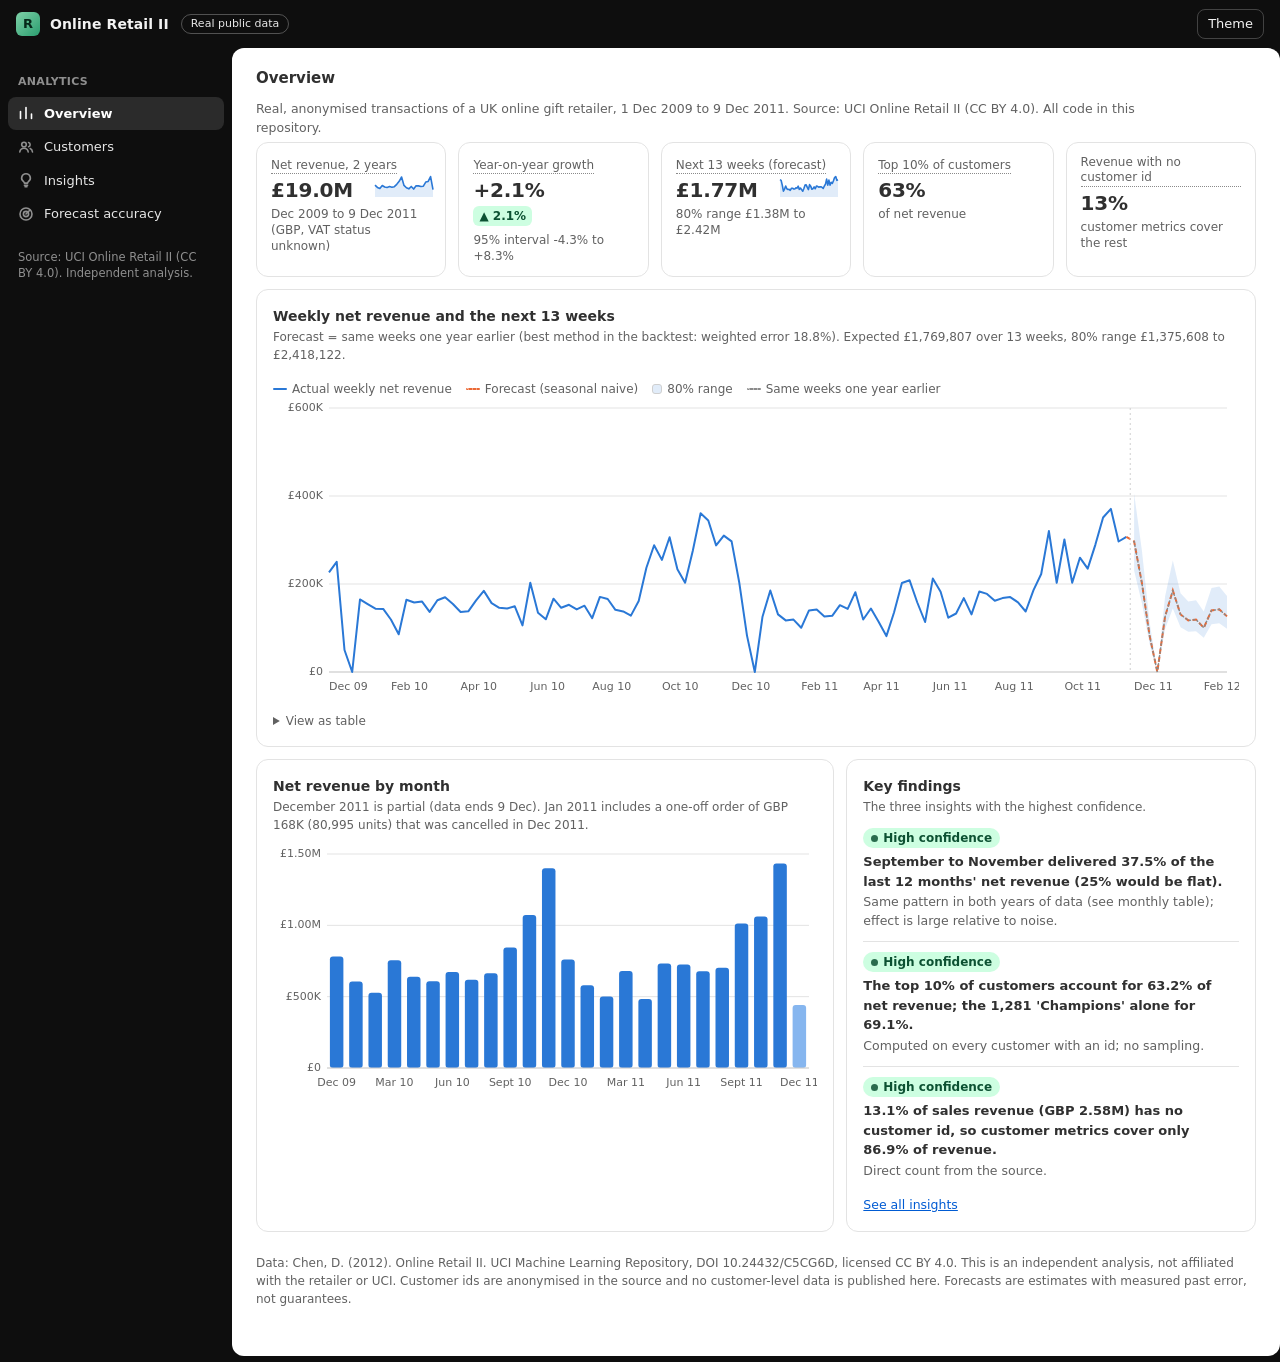
==== commit 463a2f20: "Report: match the admin frame look; refresh screenshots Co-Authored-By: Claude Sonnet 5.5 <noreply@a" ====
--- a/report/index.html
+++ b/report/index.html
@@ -173,19 +173,66 @@
 .insight .m{color:var(--ink2);font-size:12.5px}.insight .m b{color:var(--ink)}
 footer.foot-note{margin-top:22px;font-size:12px;color:var(--ink2)}
 
-/* small screens: navigation becomes a horizontal strip */
+/* ---- Admin frame (matches the real admin look): dark frame and sidebar, white rounded content panel, separate metric cards ---- */
+:root, :root[data-theme="light"]{--frame:#0e0e0e;--panel:#ffffff;--side-ink:#e6e6e6;--side-muted:#8f8f8f;--side-active:#2b2b2b;--side-hover:#1c1c1c;--chip:#f1f1f1;--card-line:#e3e3e3}
+@media (prefers-color-scheme: dark){:root:where(:not([data-theme="light"])){--frame:#000000;--panel:#151515;--chip:#262626;--card-line:#2e2e2e}}
+:root[data-theme="dark"]{--frame:#000000;--panel:#151515;--chip:#262626;--card-line:#2e2e2e}
+body{background:var(--frame)}
+.topbar{background:var(--frame)}
+.side{background:var(--frame);border-right:none;color:var(--side-ink)}
+.side h6{color:var(--side-muted)}
+.nav{color:var(--side-ink);border-radius:8px}
+.nav svg{color:var(--side-muted)}
+.nav:hover{background:var(--side-hover)}
+.nav[aria-current="page"]{background:var(--side-active);box-shadow:none;color:#fff;font-weight:600}
+.nav[aria-current="page"] svg{color:#fff}
+.side .foot{color:var(--side-muted)}
+.main{background:var(--panel);border-radius:12px;margin:0 6px 6px 0;max-width:none;min-width:0;padding:16px 24px 48px}
+.main > *{max-width:1160px;margin-left:auto;margin-right:auto}
+.page-head h1{font-size:15px;font-weight:650}
+.btn{background:var(--chip);border:1px solid transparent;box-shadow:none;font-weight:550}
+.btn:hover{background:var(--press)}
+.btn.primary{background:var(--primary);color:var(--primary-ink)}
+.card{box-shadow:none;border:1px solid var(--card-line);background:var(--surface)}
+.pop{background:var(--surface)}
+/* metric strip: separate cards, small trend line bottom-right */
+.strip,.card.strip{background:transparent;border:none;box-shadow:none;padding:0;gap:12px;overflow:visible}
+.kpi,.kpi:first-child{border:1px solid var(--card-line);border-radius:12px;background:var(--surface);padding:12px 14px 12px;min-height:92px}
+button.kpi:hover{background:var(--hover)}
+button.kpi[aria-pressed="true"]{box-shadow:inset 0 0 0 1.5px var(--ink)}
+.kpi svg.spark{position:absolute!important;right:12px!important;top:32px!important;bottom:auto!important;width:58px!important;height:22px!important;margin:0!important}
+.kpi .v{font-size:20px;line-height:28px}
+.legend{margin:6px 0 0}
+/* the content-wide notice bar */
+.notice{display:flex;gap:10px;align-items:flex-start;background:var(--info-bg);color:var(--info-ink);border-radius:12px;padding:10px 14px;margin:0 0 12px;font-size:13px}
+
+/* small screens: navigation becomes a sticky 4-column strip (no horizontal scrolling), strip cells fill the row, controls are touch friendly */
 @media (max-width:860px){
   .shell{grid-template-columns:1fr}
-  .side{position:static;height:auto;display:flex;gap:4px;overflow-x:auto;padding:8px;border-right:none;border-bottom:1px solid var(--line)}
+  .side{position:sticky;top:48px;z-index:20;height:auto;background:var(--frame);display:grid;grid-template-columns:repeat(auto-fit,minmax(0,1fr));gap:4px;overflow:visible;padding:6px;border-right:none;border-bottom:1px solid var(--line)}
   .side h6,.side .foot{display:none}
-  .nav{width:auto;white-space:nowrap}
-  .main{padding:14px 12px 40px}
+  .nav{flex-direction:column;justify-content:center;gap:3px;padding:6px 2px;font-size:11.5px;line-height:1.2;text-align:center;white-space:normal;min-height:48px}
+  .nav svg{width:18px;height:18px}
+  .main{padding:14px 12px 40px;margin:0;border-radius:12px 12px 0 0}
   .page-head h1{width:100%}
+  .page-head{gap:8px}
+  .btn{min-height:38px}
+  .pop{max-width:calc(100vw - 24px)}
+  .pop select{font-size:16px;min-height:38px}
+  .pop .item{min-height:40px}
   .strip{grid-template-columns:repeat(2,minmax(0,1fr))}
-  .kpi:nth-child(odd){border-left:none}
-  .kpi{border-top:1px solid var(--line)}
-  .kpi:nth-child(-n+2){border-top:none}
-}
+  .kpi:last-child:nth-child(odd){grid-column:span 2}
+  .card{padding:14px 12px}
+  .grid{gap:10px}
+  .seg button{min-height:34px}
+  .topbar .pill-top{display:none}
+}
+@media (max-width:420px){
+  .kpi .v{font-size:20px}
+  .topbar{padding:0 12px}
+}
+/* touch: charts keep vertical page scroll while a horizontal drag moves the crosshair */
+svg rect[fill="transparent"]{touch-action:pan-y}
 @media print{.topbar,.side,.page-head .ctrl,.switch{display:none}.shell{display:block}body{background:#fff}}
 
 .page[hidden]{display:none}
@@ -210,7 +257,7 @@
 .used{margin-left:6px}
 .tight th,.tight td{padding:7px 10px}
 .num{font-variant-numeric:tabular-nums}
-@media (max-width:860px){.kpi:last-child:nth-child(odd){grid-column:span 2}.shell{grid-template-columns:minmax(0,1fr)}.main{min-width:0}.filters .count{margin-left:0;width:100%}.kpi .v{font-size:19px}}
+@media (max-width:860px){#nav{display:contents}#rfmt th:nth-child(n+5),#rfmt td:nth-child(n+5){display:none}.kpi:last-child:nth-child(odd){grid-column:span 2}.shell{grid-template-columns:minmax(0,1fr)}.main{min-width:0}.filters .count{margin-left:0;width:100%}.kpi .v{font-size:19px}}
 </style>
 </head>
 <body>
@@ -320,15 +367,15 @@
  $("#fct").innerHTML=`<details><summary>View as table</summary><div class="scroll"><table><thead><tr><th>Week</th><th>Forecast</th><th>Low (80%)</th><th>High (80%)</th><th>Same week last year</th></tr></thead><tbody>${F.map((f,i)=>`<tr><td>${f.week}</td><td class="num">${gbp(f.point)}</td><td class="num">${gbp(f.lo)}</td><td class="num">${gbp(f.hi)}</td><td class="num">${gbp(ly[i])}</td></tr>`).join("")}</tbody></table></div></details>`;
 }
 function monthly(){const el=$("#mo"),M=D.monthly;const W=width(el),Ht=250,m={l:W<500?46:54,r:8,t:10,b:26},iw=W-m.l-m.r,ih=Ht-m.t-m.b;const max=niceMax(Math.max(...M.map(r=>r.net)));const band=iw/M.length,bw=Math.min(26,band*.7),y=v=>m.t+ih*(1-v/max);
- const step=band<26?3:2;
+ const step=Math.max(1,Math.ceil(50/band));
  const svg=S("svg",{viewBox:`0 0 ${W} ${Ht}`,width:W,height:Ht,role:"img","aria-label":"Net revenue by month"});for(const t of ticks(max)){svg.append(S("line",{x1:m.l,x2:W-m.r,y1:y(t),y2:y(t),class:"grid"}));svg.append(S("text",{x:m.l-6,y:y(t)+3,"text-anchor":"end"},gbpC(t)))}
  M.forEach((r,i)=>{const cx=m.l+band*i+band/2;const rc=S("rect",{x:cx-bw/2,y:y(r.net),width:bw,height:Math.max(1,y(0)-y(r.net)),rx:3,fill:r.partial?"var(--seq3)":"var(--s1)"});rc.addEventListener("pointermove",e=>showTip(e,`<b>${ML(r.month)}</b>`+trow("","Net revenue",gbp(r.net))+trow("","Orders",nf0.format(r.orders))+(r.partial?"<div>partial month</div>":"")));rc.addEventListener("pointerleave",hideTip);svg.append(rc);if(i%step===0)svg.append(S("text",{x:cx,y:Ht-8,"text-anchor":"middle"},ML(r.month)))});
  svg.append(S("line",{x1:m.l,x2:W-m.r,y1:y(0),y2:y(0),class:"axis"}));el.replaceChildren(svg)}
 function hbars(el,items,fmt){const W=width(el),lw=W<500?92:130,m={l:lw,r:44,t:6,b:6},rowH=30,Ht=m.t+m.b+rowH*items.length,iw=W-m.l-m.r;const max=Math.max(...items.map(i=>i.v));const svg=S("svg",{viewBox:`0 0 ${W} ${Ht}`,width:W,height:Ht,role:"img","aria-label":"Share of net revenue by customer segment"});
  items.forEach((it,i)=>{const cy=m.t+rowH*i+rowH/2;svg.append(S("text",{x:m.l-8,y:cy+4,"text-anchor":"end"},it.l));const r=S("rect",{x:m.l,y:cy-9,width:Math.max(1,iw*it.v/max),height:18,rx:4,fill:"var(--s1)"});r.addEventListener("pointermove",e=>showTip(e,`<b>${it.l}</b>`+it.tip));r.addEventListener("pointerleave",hideTip);svg.append(r);svg.append(S("text",{x:m.l+iw*it.v/max+6,y:cy+4,class:"ink"},fmt(it.v)))});el.replaceChildren(svg)}
-function heat(){const el=$("#coh"),rows=D.cohorts,K=13;const W=Math.max(el.parentElement.clientWidth||600,520),lw=62,cw=Math.min(62,(W-lw-8)/K),ch=22,m={t:20};const Ht=m.t+ch*rows.length+4;const svg=S("svg",{viewBox:`0 0 ${W} ${Ht}`,width:W,height:Ht,role:"img","aria-label":"Cohort retention heatmap"});
+function heat(){const el=$("#coh"),rows=D.cohorts;const W=Math.max(el.parentElement.clientWidth||600,300),K=W<520?7:13,lw=W<520?54:62,cw=Math.min(62,(W-lw-8)/K),ch=22,m={t:20};const Ht=m.t+ch*rows.length+4;const svg=S("svg",{viewBox:`0 0 ${W} ${Ht}`,width:W,height:Ht,role:"img","aria-label":"Cohort retention heatmap"});
  for(let k=0;k<K;k++)svg.append(S("text",{x:lw+cw*k+cw/2,y:13,"text-anchor":"middle"},"M"+k));
- rows.forEach((r,i)=>{svg.append(S("text",{x:lw-8,y:m.t+ch*i+ch/2+4,"text-anchor":"end"},ML(r.cohort)));r.ret.forEach((v,k)=>{if(v==null)return;const fill=seq(v/0.5);const c=S("rect",{x:lw+cw*k+1,y:m.t+ch*i+1,width:cw-2,height:ch-2,rx:3,fill});c.addEventListener("pointermove",e=>showTip(e,`<b>${ML(r.cohort)} cohort, month ${k}</b>`+trow("","Retention",pct(v))+trow("","Customers",nf0.format(r.active[k])+" of "+nf0.format(r.size))));c.addEventListener("pointerleave",hideTip);svg.append(c);
+ rows.forEach((r,i)=>{svg.append(S("text",{x:lw-8,y:m.t+ch*i+ch/2+4,"text-anchor":"end"},ML(r.cohort)));r.ret.forEach((v,k)=>{if(v==null||k>=K)return;const fill=seq(v/0.5);const c=S("rect",{x:lw+cw*k+1,y:m.t+ch*i+1,width:cw-2,height:ch-2,rx:3,fill});c.addEventListener("pointermove",e=>showTip(e,`<b>${ML(r.cohort)} cohort, month ${k}</b>`+trow("","Retention",pct(v))+trow("","Customers",nf0.format(r.active[k])+" of "+nf0.format(r.size))));c.addEventListener("pointerleave",hideTip);svg.append(c);
   const hx=fill.startsWith("#")?fill:"#888888";const t=S("text",{x:lw+cw*k+cw/2,y:m.t+ch*i+ch/2+4,"text-anchor":"middle",style:`fill:${lum(hx)>.35?"#0b0b0b":"#fff"}`},k===0?"100%":Math.round(v*100)+"%");t.style.pointerEvents="none";svg.append(t)})});el.replaceChildren(svg)}
 
 const PAGES=[
@@ -392,4 +439,13 @@
 addEventListener("hashchange",()=>{route();scrollTo(0,0)});
 const qt=new URLSearchParams(location.search).get("theme");if(qt==="dark"||qt==="light")document.documentElement.dataset.theme=qt;
 let rt;addEventListener("resize",()=>{clearTimeout(rt);rt=setTimeout(route,150)});render();
+
+/* touch: a tap shows the tooltip of the tapped mark (pointermove does not fire on a plain tap); a tap elsewhere hides it */
+document.addEventListener("pointerdown", e => {
+  if (e.pointerType !== "touch") return;
+  const t = document.getElementById("tip");
+  if (e.target && e.target.closest && e.target.closest("svg")) {
+    e.target.dispatchEvent(new PointerEvent("pointermove", { bubbles: true, clientX: e.clientX, clientY: e.clientY, pointerType: "touch" }));
+  } else if (t) { t.style.display = "none"; }
+}, { passive: true });
 </script></body></html>
